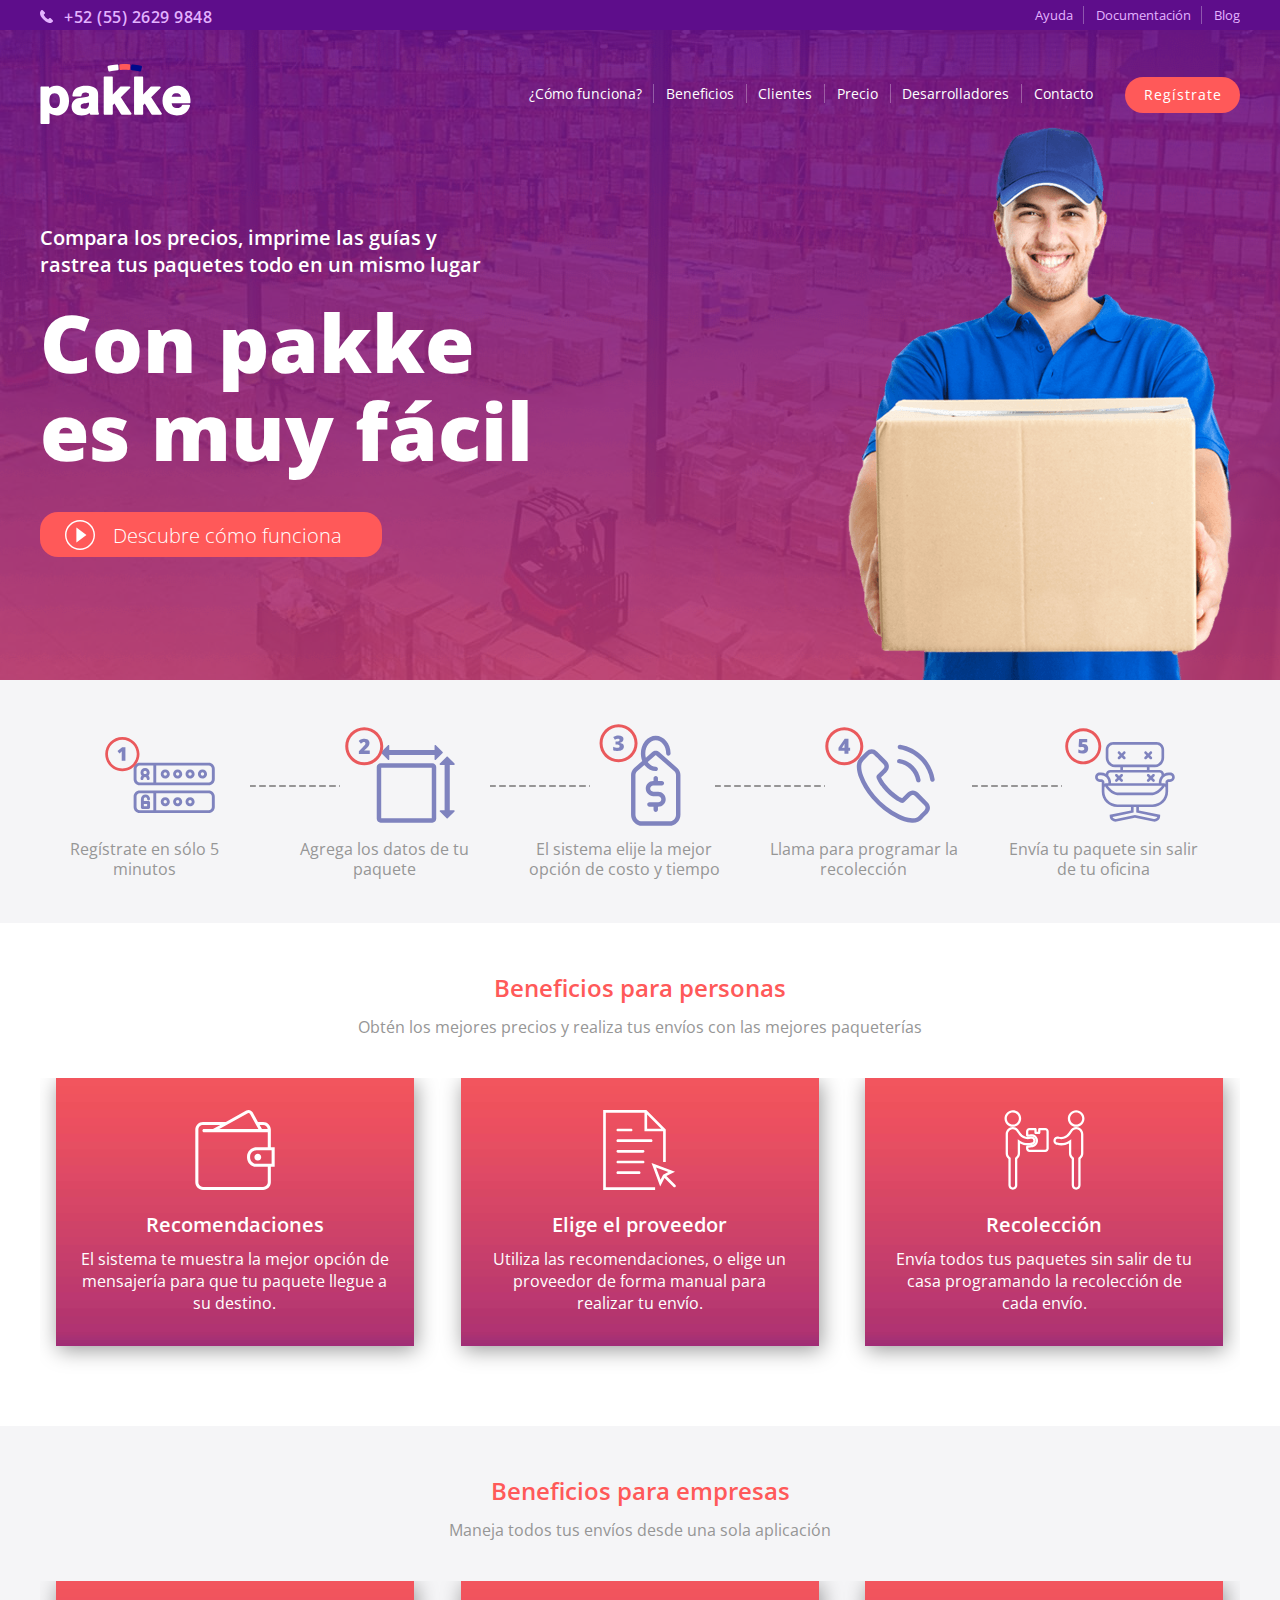
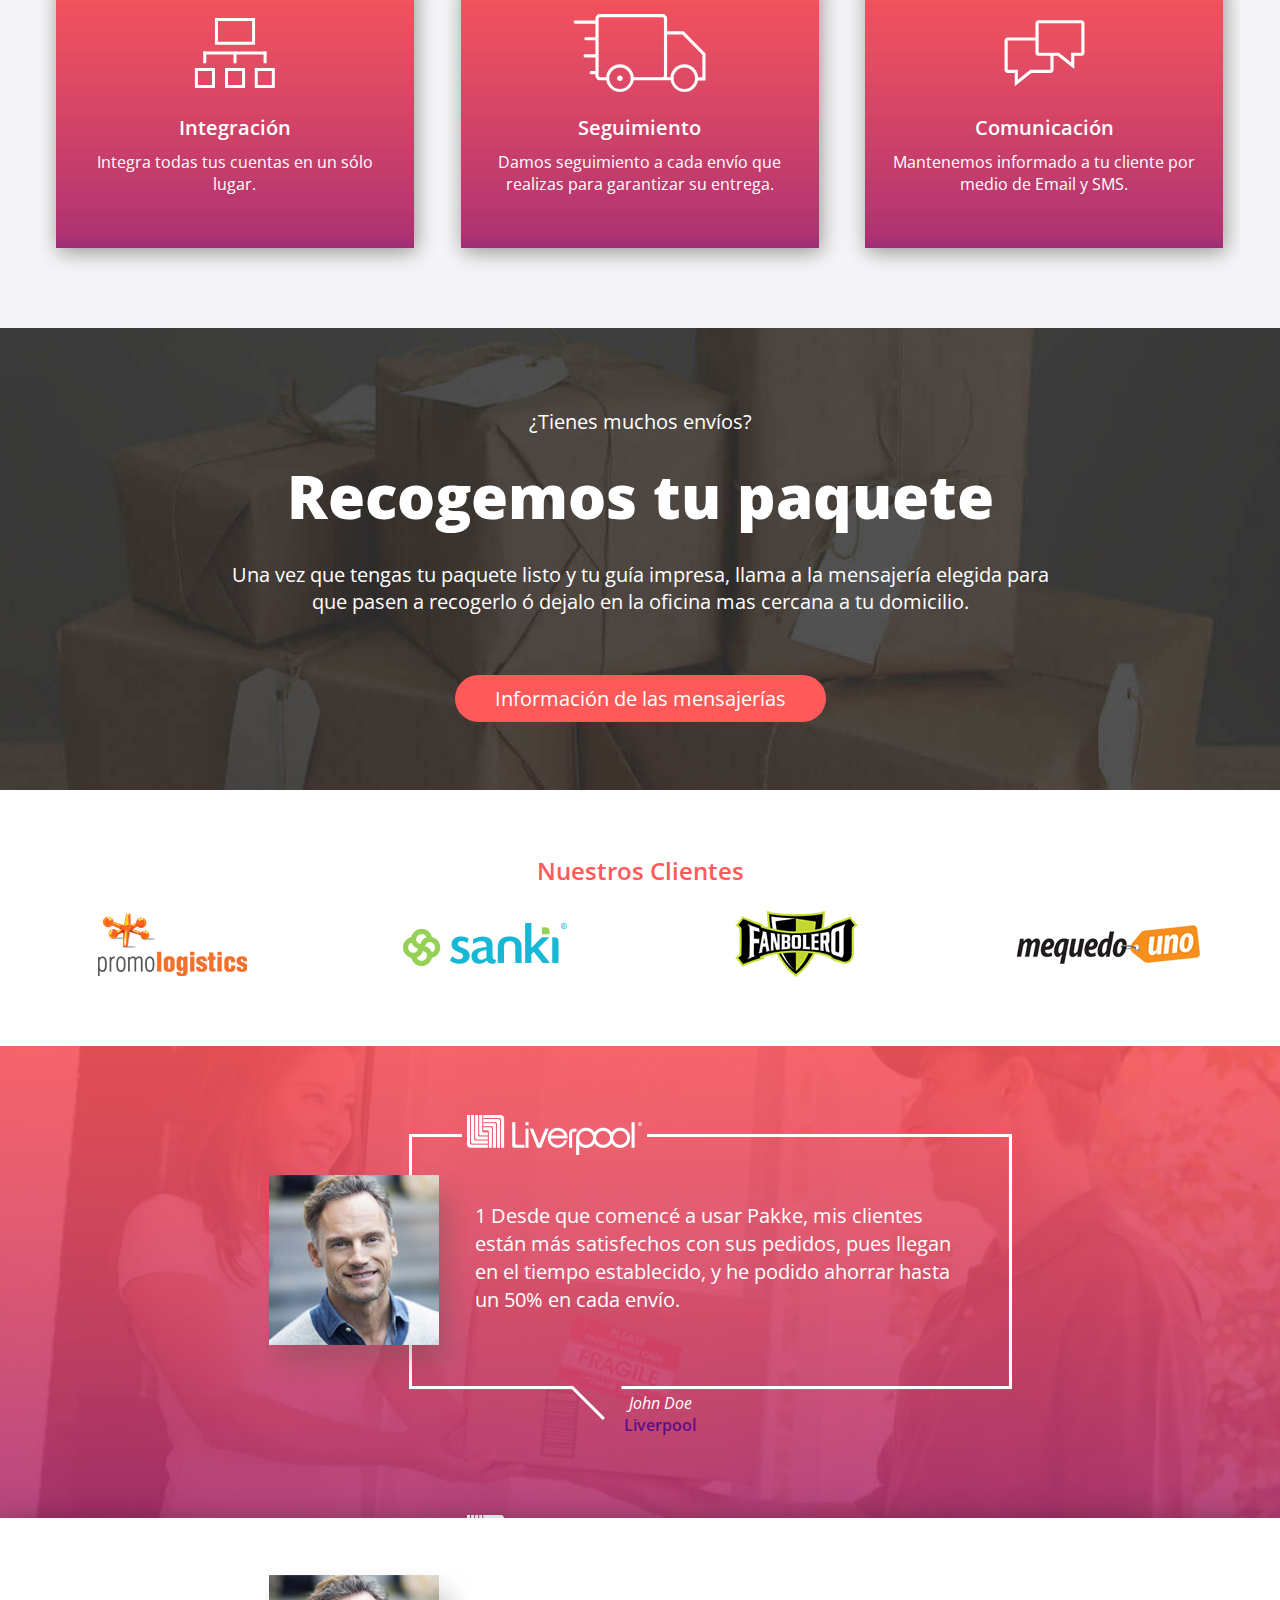
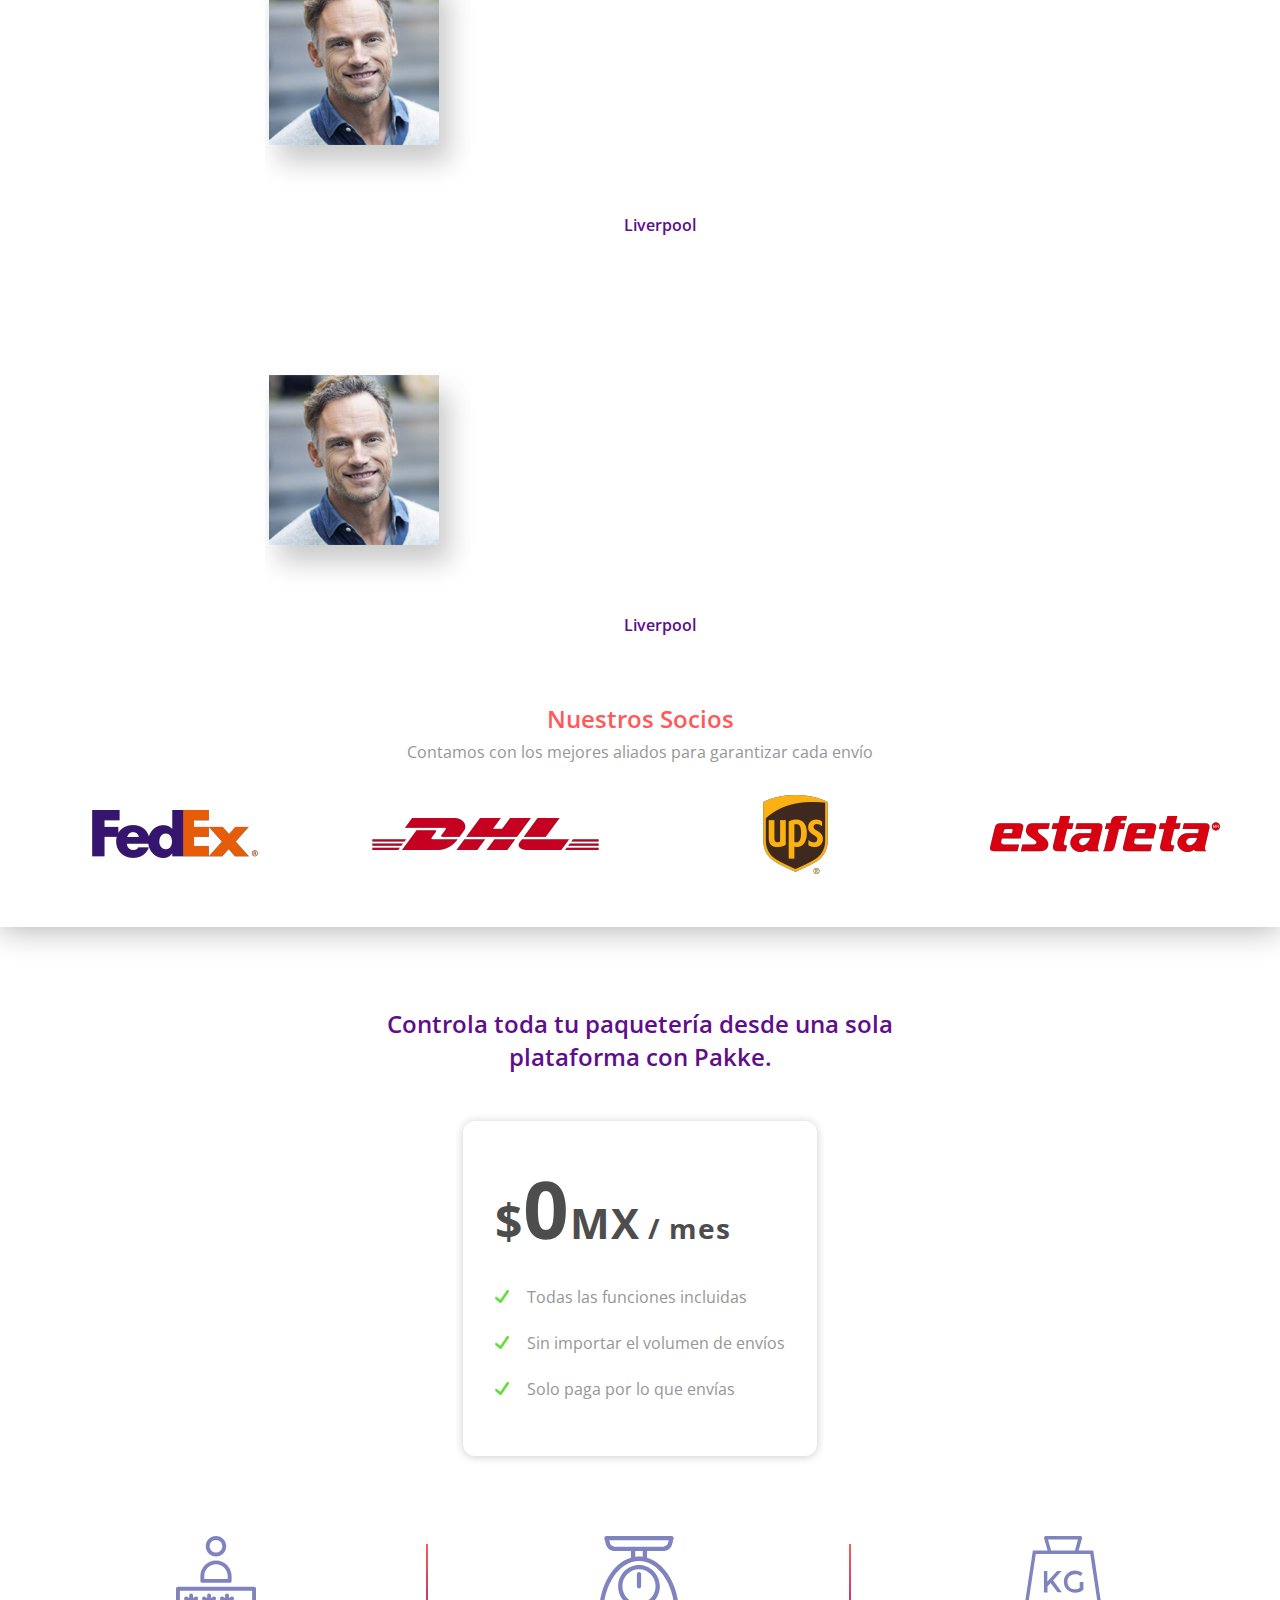
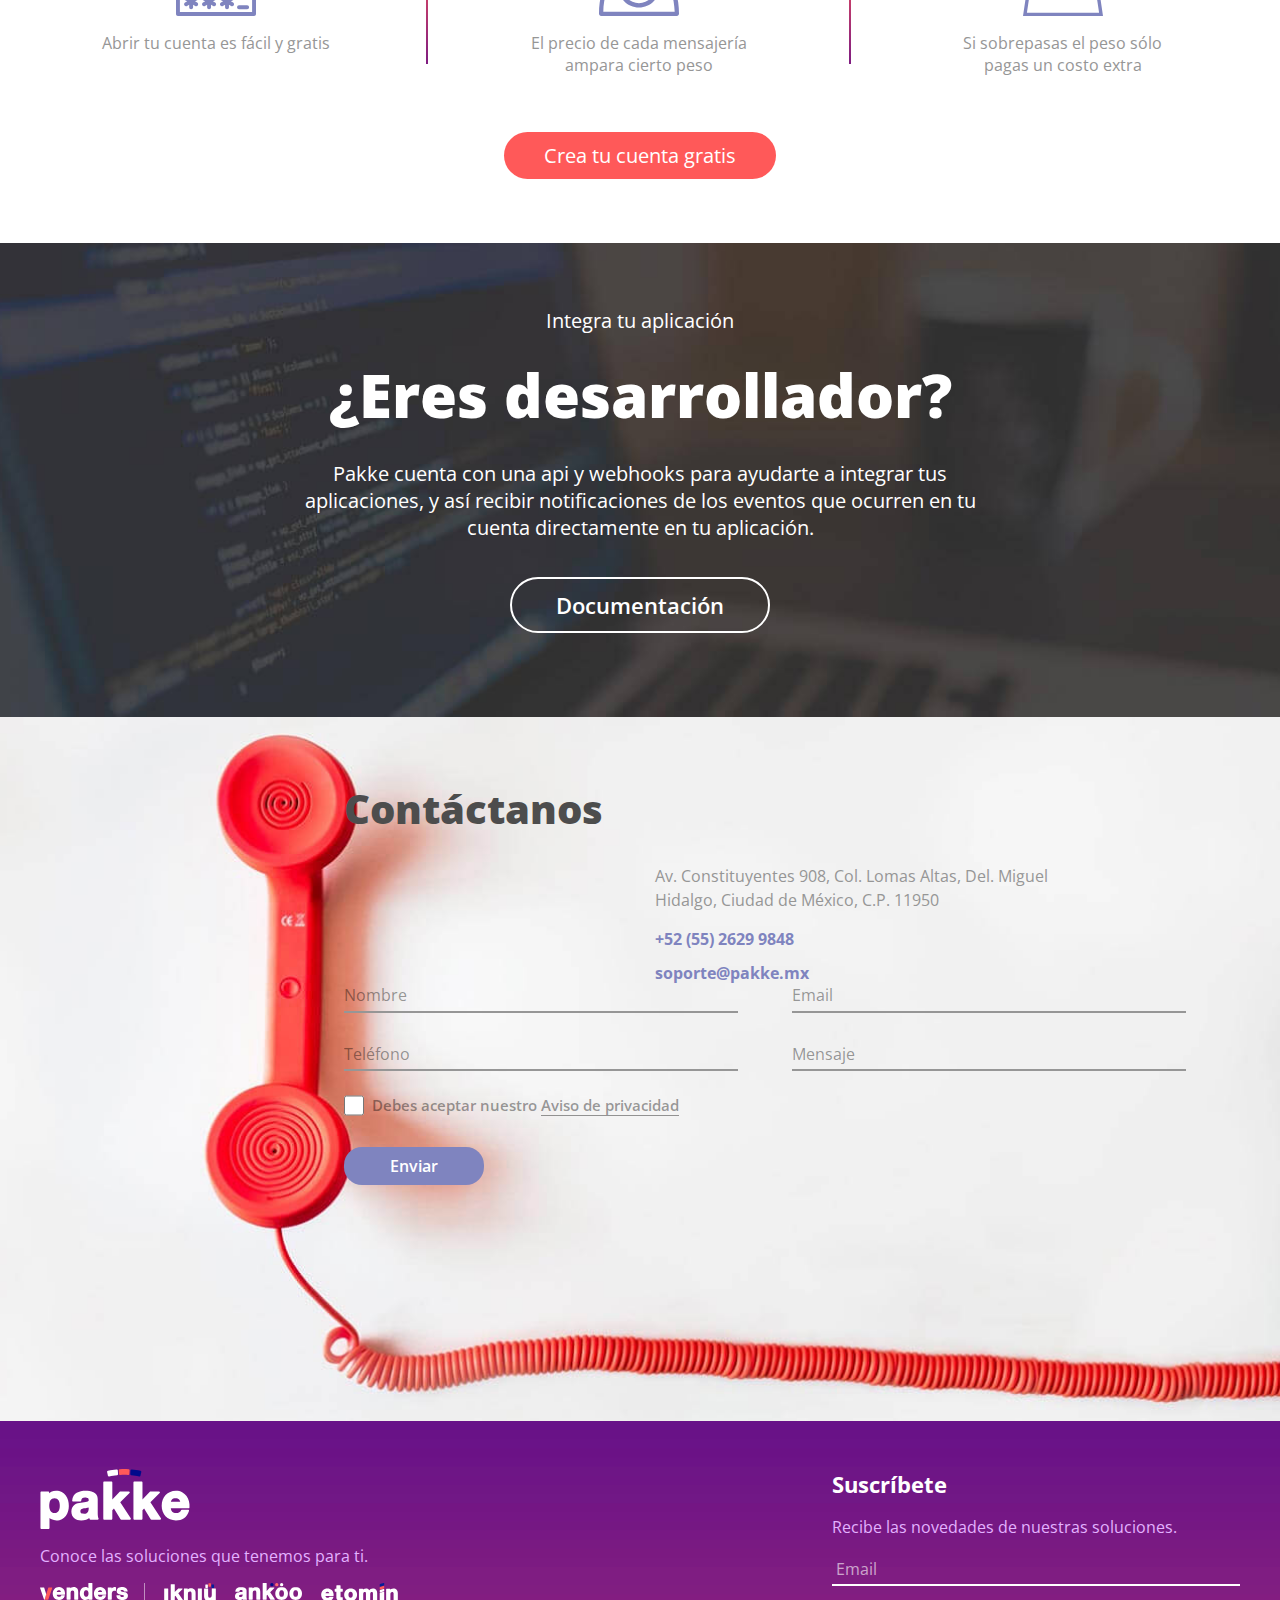
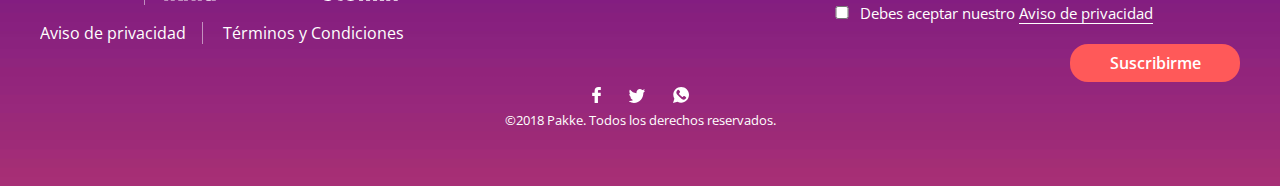
==== public/index.html @ 3fed9b59 "loader recogemos" ====
<!doctype html>
<html class="no-js" lang="es">
<head>
	<meta charset="utf-8">
	<meta http-equiv="x-ua-compatible" content="ie=edge">
	<meta name="viewport" content="width=device-width, initial-scale=1, maximum-scale=1, user-scalable=no" />
	
	<title>Pakke | Controla toda tu paquetería desde una sola plataforma de envío</title>

	<meta name="description" content="Controla con Pakke toda tu paquetería desde una sola plataforma de envío. El sistema te muestra la mejor opción de mensajería para que tu paquete llegue a su destino. Envía todos tus paquetes sin salir de tu casa programando la recolección de cada envío.">
	<meta name="keywords" content="pakke, venders, soluciones de envío, envíos, mensajería, recolección de paquetes, paquetería, ventas, negocio, tienda, ecommerce, codelog">
	
	<!-- FACEBOOK -->
	<meta property="og:url"             content="http://www.pakke.mx" />
	<meta property="og:type"            content="website" />
	<meta property="og:title"           content="Pakke" />
	<meta property="og:description"		content="Controla toda tu paquetería desde una sola plataforma con Pakke Soluciones de Envío." />
	<meta property="og:image"           content="http://www.pakke.mx/img/favicon-apple.png" />

	<!-- TWIITER -->
	<meta name="twitter:card" content="summary_large_image">
	<meta name="twitter:site" content="@pakke_mx ">
	<meta name="twitter:creator" content="@codelogg">
	<meta name="twitter:title" content="Pakke">
	<meta name="twitter:description" content="Controla toda tu paquetería desde una sola plataforma con Pakke Soluciones de Envío.">
	<meta name="twitter:image" content="http://www.pakke.mx/img/favicon-apple.png">

	<meta itemprop="image" content="http://www.pakke.mx/img/favicon-apple.png" />

	<!-- ICN -->
	<link rel="apple-touch-icon" href="http://www.pakke.mx/img/favicon-apple.png" />
	<link rel="shortcut icon" type="image/x-icon" href="http://www.pakke.mx/img/favicon.ico" />
	<link rel="shortcut icon" type="image/svg+xml" href="http://www.pakke.mx/img/favicon.svg" />
	<link rel="shortcut icon" type="image/png" href="http://www.pakke.mx/img/favicon.png" />

	<!-- ESTILOS -->
	<link rel="stylesheet" href="css/header.min.css" async>

	<!-- <script type="text/javascript">
		var rl_siteid = "93c96e85-be4f-4687-999a-d6f4076d5041";
	</script>
	<script type="text/javascript" src="//cdn.rlets.com/capture_static/mms/mms.js" async="async"></script> -->


</head>
<body>
	<!--[if lte IE 9]>
		<p class="browserupgrade">You are using an <strong>outdated</strong> browser. Please <a href="https://browsehappy.com/">upgrade your browser</a> to improve your experience and security.</p>
	<![endif]-->


	<!-- MENU GENERAL -->
	<header>
		<div class="menu">
			<div class="wp">
				<div class="menu-btn">
					<a href="#" title=" Menú">Menú</a>
				</div>
				<h1>
					<img src="img/logo-pakke-bco.svg" alt="Pakke">
					<span>Pakke</span>
				</h1>
				<nav id="menu">
					<ul>
						<li>
							<a href="#como-funciona">¿Cómo funciona?</a>
						</li>
						<li>
							<a href="#beneficios">Beneficios</a>
						</li>
						<li>
							<a href="#clientes">Clientes</a>
						</li>
						<li>
							<a href="#precio">Precio</a>
						</li>
						<li>
							<a href="#desarrolladores">Desarrolladores</a>
						</li>
						<li>
							<a href="#contacto">Contacto</a>
						</li>
					</ul>
				</nav>
				<div class="btn-registro">
					<a href="http://seller.pakke.mx" title="Registrate en Pakke">Regístrate</a>
				</div>
			</div>
		</div>
		<div class="menu-top">
			<div class="wp">
				<div class="tel">
					<a href="tel:26299848" title="¡Llámanos!">+52 (55) 2629 9848</a>
				</div>
				<!-- <div class="redes">
					<span>Síguenos en </span>
					<ul>
						<li>
							<a title="Síguenos en Facebook" href="https://www.facebook.com/pakke.mx" target="_blank">Facebook</a>
						</li>
						<li>
							<a title="Síguenos en Twitter" href="https://twitter.com/pakke_mx" target="_blank">Twitter</a>
						</li>
					</ul>
				</div> -->
				<div class="menuu">
					<ul>
						<li>
							<a href="http://help.pakke.mx/" target="_blank" title="Visita nuestro centro de ayuda">Ayuda</a>
						</li>
						<li>
							<a href="http://docs.pakke.mx/" target="_blank" title="Revisa nuestra documentación">Documentación</a>
						</li>
						<li>
							<a href="http://blog.pakke.mx/" target="_blank" title="Visita nuestro blog">Blog</a>
						</li>
					</ul>
				</div>
			</div>
		</div>
	</header>



	<!-- MENU FLOTANTE STICKY -->
	<header id="menu-scroll" style="position: fixed;z-index: 999;top: -150%;">
		<div class="menu">
			<div class="wp">
				<div class="menu-btn">
					<a href="#" title=" Menú">Menú</a>
				</div>
				<h1>
					<img src="img/logo-pakke-color.svg" alt="Pakke">
					<span>Pakke</span>
				</h1>
				<nav id="menu">
					<ul>
						<li>
							<a href="#como-funciona">¿Cómo funciona?</a>
						</li>
						<li>
							<a href="#beneficios">Beneficios</a>
						</li>
						<li>
							<a href="#clientes">Clientes</a>
						</li>
						<li>
							<a href="#precio">Precio</a>
						</li>
						<li>
							<a href="#desarrolladores">Desarrolladores</a>
						</li>
						<li>
							<a href="#contacto">Contacto</a>
						</li>
					</ul>
				</nav>
				<div class="btn-registro">
					<a href="http://seller.pakke.mx" title="Registrate en Pakke">Regístrate</a>
				</div>
			</div>
		</div>
	</header>


	<!-- TOP -->
	<div class="top">
		<div class="wp">
			<h3>Compara los precios, imprime las guías y <br>
			rastrea tus paquetes todo en un mismo lugar</h3>
			<h2>Con pakke es muy fácil</h2>
			<a id="videoBtn" href="#">Descubre cómo funciona</a>
		</div>
		<div class="mask"></div>
	</div>


	<!-- ICONOS -->
	<div id="como-funciona">
		<div class="wp">
			<figure>
				<img src="img/registro-5-minutos.svg" alt="Regístrate en sólo 5 minutos">
				<figcaption>Regístrate en sólo 5 minutos</figcaption>
			</figure>
			<figure>
				<img src="img/datos-de-paquete.svg" alt="Agrega los datos de tu paquete">
				<figcaption>Agrega los datos de tu paquete</figcaption>
			</figure>
			<figure>
				<img src="img/mejor-costo.svg" alt="El sistema elije la mejor opción de costo y tiempo">
				<figcaption>El sistema elije la mejor opción de costo y tiempo</figcaption>
			</figure>
			<figure>
				<img src="img/programa-la-recoleccion.svg" alt="Llama para programar la recolección">
				<figcaption>Llama para programar la recolección</figcaption>
			</figure>
			<figure>
				<img src="img/sin-salir-de-tu-oficina.svg" alt="Envía tu paquete sin salir de tu oficina">
				<figcaption>Envía tu paquete sin salir de tu oficina</figcaption>
			</figure>
		</div>
	</div>


	<!-- BENEFICIOS PERSONAS -->
	<div id="beneficios" class="beneficios">
		<div class="wp">
			<h2>Beneficios para personas</h2>
			<p>Obtén los mejores precios y realiza tus envíos con las mejores paqueterías</p>
			<ul>
				<li>
					<figure>
						<img src="img/recomendaciones.svg" alt="Recomendaciones">
						<figcaption>Recomendaciones</figcaption>
						<span>El sistema te muestra la mejor opción de mensajería para que tu paquete llegue a su destino.</span>
					</figure>
				</li>
				<li>
					<figure>
						<img src="img/elige.svg" alt="Elige el proveedor">
						<figcaption>Elige el proveedor</figcaption>
						<span>Utiliza las recomendaciones, o elige un proveedor de forma manual para realizar tu envío.</span>
					</figure>
				</li>
				<li>
					<figure>
						<img src="img/recoleccion.svg" alt="Recolección">
						<figcaption>Recolección</figcaption>
						<span>Envía todos tus paquetes sin salir de tu casa programando la recolección de cada envío.</span>
					</figure>
				</li>
			</ul>
		</div>
	</div>


	<!-- BENEFICIOS EMPRESAS -->
	<div class="beneficios empresas">
		<div class="wp">
			<h2>Beneficios para empresas</h2>
			<p>Maneja todos tus envíos desde una sola aplicación</p>
			<ul>
			<li>
				<figure>
					<img src="img/integracion.svg" alt="Integración">
					<figcaption>Integración</figcaption>
					<span>Integra todas tus cuentas en un sólo lugar.</span>
				</figure>
			</li>
			<li>
				<figure>
					<img src="img/seguimiento.svg" alt="Seguimiento">
					<figcaption>Seguimiento</figcaption>
					<span>Damos seguimiento a cada envío que realizas para garantizar su entrega.</span>
				</figure>
			</li>
			<li>
				<figure>
					<img src="img/comunicacion.svg" alt="Comunicación">
					<figcaption>Comunicación</figcaption>
					<span>Mantenemos informado a tu cliente por medio de Email y SMS.</span>
				</figure>
			</li>
			</ul>
		</div>
	</div>


	<!-- RECOLECCION PAQUETES -->
	<div class="recoleccion griswp">
		<div class="wp">
			<div class="txt">
				<p>¿Tienes muchos envíos?</p>
				<h2>Recogemos tu paquete</h2>
				<p>Una vez que tengas tu paquete listo y tu guía impresa, llama a la mensajería elegida para que pasen a recogerlo ó dejalo en la oficina mas cercana a tu domicilio.</p>
				<a href="#" title="Ver más información">Información de las mensajerías</a>
			</div>
			<div class="mensajerias">
				<h3>Llama a la mensajería seleccionada para que recojan tu  o tus paquetes.</h3>
				<ul>
					<li>
						<figure>
							<img src="img/socios/estafeta-logo_poster.png" alt="Estafeta">
							<figcaption><a href="tel:018003782338" title="¡Llamar!">01 800 3782 338</a></figcaption>
						</figure>
					</li>
					<li>
						<figure>
							<img src="img/socios/fedex-logo_poster.png" alt="FedEx">
							<figcaption><a href="tel:018000033339" title="¡Llamar!">01 800 0033 339</a></figcaption>
						</figure>
					</li>
					<li>s
						<figure>
							<img src="img/socios/dhl-logo_poster.png" alt="DHL">
							<figcaption><a href="tel:018007656345" title="¡Llamar!">01 800 7656 345</a></figcaption>
						</figure>
					</li>
					<li>
						<figure>
							<img src="img/socios/ups-logo_poster.png" alt="UPS">
							<figcaption><a href="tel:018007433877" title="¡Llamar!">01 800 7433 877</a></figcaption>
						</figure>
					</li>
				</ul>
			</div>
		</div>
	</div>
	<!-- <div class="recoleccion griswp">
		<div class="wp">
			<p>¿Tienes muchos envíos?</p>
			<h2>Recolección de paquetes</h2>
			<p>Programa una visita para que recojamos todos tus paquetes, solo llámanos.</p>
			<a href="tel:0180044472553">01 800 444 72553 (PAKKE)</a>
			<a href="tel:5526299848">+52 (55) 2629 9848</a>
		</div>
	</div> -->


	<!-- CLIENTES -->
	<div id="clientes" class="logos">
		<div class="wp">
			<h2>Nuestros Clientes</h2>
			<ul>
				<li>
					<figure>
						<img src="img/clientes/logo-promologistics.png" alt="Promologistics">
					</figure>
				</li>
				<li>
					<figure>
						<img src="img/clientes/logo-sanki.png" alt="Sanki">
					</figure>
				</li>
				<li>
					<figure>
						<img src="img/clientes/logo-fanbolero.png" alt="Fanbolero">
					</figure>
				</li>
				<li>
					<figure>
						<img src="img/clientes/logo-mequedouno.png" alt="Me quedo uno">
					</figure>
				</li>
			</ul>
		</div>
	</div>


	<!-- TESTIMONIOS -->
	<div id="testimonios">
		<div class="wp">

			<div id="full-width-slider" class="royalSlider heroSlider rsMinW">

				<!-- SLIDER 1 -->
				<div class="rsContent">
					<div class="wpc">
						<!-- <figure class="logo">
							<img src="img/.png" alt="" />
						</figure>
						<figure class="perfil">
							<img src="img/.png" alt="" />
						</figure> -->
						<div class="txt">
							<p>1 Desde que comencé a usar Pakke, mis clientes están más satisfechos con sus pedidos, pues llegan en el tiempo establecido, y he podido ahorrar hasta un 50% en cada envío.</p>
						</div>
						<div class="autor">
							<span>John Doe</span>
							<span>Liverpool</span>
						</div>
					</div>
				</div>

				<!-- SLIDER 3 -->
				<div class="rsContent">
					<div class="wpc">
						<!-- <figure class="logo">
							<img src="img/.png" alt="" />
						</figure>
						<figure class="perfil">
							<img src="img/.png" alt="" />
						</figure> -->
						<div class="txt">
							<p>1 Desde que comencé a usar Pakke, mis clientes están más satisfechos con sus pedidos, pues llegan en el tiempo establecido, y he podido ahorrar hasta un 50% en cada envío.</p>
						</div>
						<div class="autor">
							<span>John Doe</span>
							<span>Liverpool</span>
						</div>
					</div>
				</div>

				<!-- SLIDER 3 -->
				<div class="rsContent">
					<div class="wpc">
						<!-- <figure class="logo">
							<img src="img/.png" alt="" />
						</figure>
						<figure class="perfil">
							<img src="img/.png" alt="" />
						</figure> -->
						<div class="txt">
							<p>1 Desde que comencé a usar Pakke, mis clientes están más satisfechos con sus pedidos, pues llegan en el tiempo establecido, y he podido ahorrar hasta un 50% en cada envío.</p>
						</div>
						<div class="autor">
							<span>John Doe</span>
							<span>Liverpool</span>
						</div>
					</div>
				</div>
				
			</div>
		</div>
	</div>


	<!-- SOCIOS -->
	<div class="socios logos">
		<div class="wp">
			<h2>Nuestros Socios</h2>
			<p>Contamos con los mejores aliados para garantizar cada envío</p>
			<ul>
				<li>
					<figure>
						<img src="img/socios/fedex-logo_poster.png" alt="FedEx">
					</figure>
				</li>
				<li>
					<figure>
						<img src="img/socios/dhl-logo_poster.png" alt="DHL">
					</figure>
				</li>
				<li>
					<figure>
						<img src="img/socios/ups-logo_poster.png" alt="UPS">
					</figure>
				</li>
				<li>
					<figure>
						<img src="img/socios/estafeta-logo_poster.png" alt="Estafeta">
					</figure>
				</li>
			</ul>
		</div>
	</div>


	<!-- PRECIO -->
	<div id="precio">
		<div class="wp">
			<h2>Controla toda tu paquetería desde una sola plataforma con Pakke.</h2>
			<div class="box">
				<h3><span>$</span>0<span>MX</span><span> / mes</span></h3>
				<ul>
					<li>Todas las funciones incluidas</li>
					<li>Sin importar el volumen de envíos</li>
					<li>Solo paga por lo que envías</li>
				</ul>
			</div>
			<ul class="icnn">
				<li>
					<figure>
						<img src="img/pakke-cuenta-gratis.svg" alt="Abrir tu cuenta es fácil y gratis">
						<figcaption>Abrir tu cuenta es fácil y gratis</figcaption>
					</figure>
				</li>
				<li>
					<figure>
						<img src="img/pakke-precio-base.svg" alt="El precio de cada mensajería ampara cierto peso">
						<figcaption>El precio de cada mensajería ampara cierto peso</figcaption>
					</figure>
				</li>
				<li>
					<figure>
						<img src="img/pakke-sobrepeso.svg" alt="Si sobrepasas el peso sólo pagas un costo extra">
						<figcaption>Si sobrepasas el peso sólo pagas un costo extra</figcaption>
					</figure>
				</li>
			</ul>
			<a href="http://seller.pakke.mx" title="Registrate en Pakke">Crea tu cuenta gratis</a>
		</div>
	</div>


	<!-- DESARROLLADORES -->
	<div id="desarrolladores" class="griswp">
		<div class="wp">
			<p>Integra tu aplicación</p>
			<h2>¿Eres desarrollador?</h2>
			<p>Pakke cuenta con una api y webhooks para ayudarte a integrar tus aplicaciones, y así recibir notificaciones de los eventos que ocurren en tu cuenta directamente en tu aplicación.</p>
			<p>
				<a href="http://docs.pakke.mx/" target="_blank" title="Ver la documentación de Pakke">Documentación</a>
			</p>
		</div>
	</div>


	<!-- CONTACTO -->
	<div id="contacto">
		<div class="wp">
			<h2>Contáctanos</h2>
			<div class="mapa">
				<!-- <iframe src="https://www.google.com/maps/embed?pb=!1m14!1m8!1m3!1d15053.490181359532!2d-99.22707!3d19.396303!3m2!1i1024!2i768!4f13.1!3m3!1m2!1s0x85d201a44b349ffb%3A0xc2a6de81ea87b73f!2sAv+Constituyentes+908%2C+Lomas+Altas%2C+11950+Ciudad+de+M%C3%A9xico%2C+CDMX%2C+M%C3%A9xico!5e0!3m2!1ses!2sus!4v1486745337249" allowfullscreen></iframe> -->
			</div>
			<div class="txt">
				<address>
					Av. Constituyentes 908, Col. Lomas Altas, Del. Miguel Hidalgo, Ciudad de México, C.P. 11950
				</address>
				<a href="tel:26299848" target="_blank" title="¡Llámanos!">+52 (55) 2629 9848</a>
				<a href="mailto:soporte@pakke.mx" target="_blank" title="¡Escríbenos!">soporte@pakke.mx</a>
			</div>
			<form id="formContacto" method="post" action="#">
				<p>
					<input placeholder="Nombre" type="text" tabindex="1" id="cname">
				</p>
				<p>
					<input placeholder="Email" type="email" tabindex="2" id="cemail" required>
				</p>
				<p>
					<input placeholder="Teléfono" type="tel" tabindex="3" id="cphone">
				</p>
				<p>
					<input placeholder="Mensaje" type="text" tabindex="4" id="cmessage">
				</p>
				<p>
					<input type='checkbox' id='ccondiciones' tabindex="5" name='ccondiciones' required />
					<label for='ccondiciones'>Debes aceptar nuestro <a href='http://help.pakke.mx/aviso-de-privacidad/' target='_blank'>Aviso de privacidad</a></label>
				</p>
				<p>
					<input type="submit" id="csend" value="Enviar" tabindex="6" />
					<span class="mensajes"></span>
				</p>
				<div class="loader"><div class="spinner"></div></div>
			</form>
		</div>
	</div>


	<!-- FOOTER -->
	<footer>
		<div class="wp">
			<div class="col">
				<img src="img/logo-pakke-bco.svg" alt="Pakke">
				<p>Conoce las soluciones que tenemos para ti.</p>
				<ul>
					<li>
						<a href="http://www.venders.mx/" target="_blank" title="Página web de Venders">
							<img src="img/venders-logo.svg" alt="Venders">
						</a>
					</li>
					<li>
						<a href="http://ikniu.mx/" target="_blank" title="Página web de Ikniu">
							<img src="img/ikniu-logo.svg" alt="Ikniu">
						</a>
					</li>
					<li>
						<a href="http://ankoo.mx/" target="_blank" title="Página web de Ankoo">
							<img src="img/anko-logo.svg" alt="ankoo">
						</a>
					</li>
					<li>
						<a href="http://etomin.com/" target="_blank" title="Página web de Etomin">
							<img src="img/etomin-logo.svg" alt="Etomin">
						</a>
					</li>
				</ul>
				<p>
					<a href="http://help.pakke.mx/aviso-de-privacidad/" target="_blank" title="Consulta nuestro Aviso de privacidad">Aviso de privacidad</a>
					<a href="http://help.pakke.mx/terminos-y-condiciones/" target="_blank" title="Consulta nuestros Términos y Condiciones">Términos y Condiciones</a>
				</p>
			</div>
			<div class="col">
				<h3>Suscríbete</h3>
				<p>Recibe las novedades de nuestras soluciones.</p>
				<form action="https://etomin.us17.list-manage.com/subscribe/post?u=2415d24978d2f24992422e125&amp;id=4c1656b8af" method="post" id="mc-embedded-subscribe-form" name="mc-embedded-subscribe-form" class="form validate" target="_blank" novalidate>
					<p>
						<input type="email" placeholder="Email" id="mce-EMAIL" name="EMAIL" required/>
					</p>
					<p>
						<input type='checkbox' id='condiciones' name='condiciones_chk' required />
						<label for='condiciones'>Debes aceptar nuestro <a href='http://help.pakke.mx/aviso-de-privacidad/' target='_blank'>Aviso de privacidad</a></label>
					</p>
					<p class="mensajes"></p>
					<div id="mce-responses" class="clear">
						<div class="response" id="mce-error-response" style="display:none"></div>
						<div class="response" id="mce-success-response" style="display:none"></div>
					</div><!-- real people should not fill this in and expect good things - do not remove this or risk form bot signups-->
					<div style="position: absolute; left: -5000px;" aria-hidden="true"><input type="text" name="b_2415d24978d2f24992422e125_4c1656b8af" tabindex="-1" value=""></div>
					<p>
						<input id="mc-embedded-subscribe" type="submit" name="subscribe" value="Suscribirme" />
					</p>
				</form>
			</div>
			<div class="col">
				<ul>
					<li>
						<a href="https://www.facebook.com/pakke.mx" target="_blank" title="Síguenos en Facebook">
							<img src="img/pakke-facebook-footer.svg" alt="Facebook Pakke">
						</a>
					</li>
					<li>
						<a href="https://twitter.com/pakke_mx" target="_blank" title="Síguenos en Twitter">
							<img src="img/pakke-twitter-footer.svg" alt="Twitter Pakke">
						</a>
					</li>
					<li>
						<a href="tel:26299848" target="_blank" title="¡Llámanos!">
							<img src="img/pakke-whatsapp-footer.svg" alt="Teléfono Pakke">
						</a>
					</li>
				</ul>
				<small>©2018 Pakke. Todos los derechos reservados.</small>
			</div>
		</div>
	</footer>
	


	<!-- VIDEO -->
	<div id="video">
		<div class="video">
			<!-- <iframe src="https://www.youtube.com/embed/zjFevJen1dY?rel=0&amp;showinfo=0?ecver=1" allowfullscreen></iframe> -->
		</div>
		<a href="#" title="Cerrar ventana" class="btn-close">Cerrar ventana</a>
		<div class="bg"></div>
	</div>





	<script>
		var resource = document.createElement('link'); 
		resource.setAttribute("rel", "stylesheet");
		resource.setAttribute("href","css/pakke.min.css");
		resource.setAttribute("type","text/css");      
		var head = document.getElementsByTagName('head')[0];
		head.appendChild(resource);
	</script>

	<script>
		var resource = document.createElement('link'); 
		resource.setAttribute("rel", "stylesheet");
		resource.setAttribute("href","css/slider.min.css");
		resource.setAttribute("type","text/css");      
		var head = document.getElementsByTagName('head')[0];
		head.appendChild(resource);
	</script>
	
	<script src="https://code.jquery.com/jquery-3.2.1.min.js" integrity="sha256-hwg4gsxgFZhOsEEamdOYGBf13FyQuiTwlAQgxVSNgt4=" crossorigin="anonymous" async ></script>

	<script src="js/script-pakke.min.js" async></script>


	<!-- ANALYTICS -->
	<!-- Global site tag (gtag.js) - Google Analytics -->
	<script async src="https://www.googletagmanager.com/gtag/js?id=UA-105246928-1"></script>
	<script>
		window.dataLayer = window.dataLayer || [];
		function gtag(){dataLayer.push(arguments);}
		gtag('js', new Date());

		gtag('config', 'UA-105246928-1');
	</script>


	<!-- INTERCOM -->
	<script>
	  window.intercomSettings = {
	    app_id: "luu1zvmi"
	  };
	</script>
	<script>(function(){var w=window;var ic=w.Intercom;if(typeof ic==="function"){ic('reattach_activator');ic('update',intercomSettings);}else{var d=document;var i=function(){i.c(arguments)};i.q=[];i.c=function(args){i.q.push(args)};w.Intercom=i;function l(){var s=d.createElement('script');s.type='text/javascript';s.async=true;s.src='https://widget.intercom.io/widget/luu1zvmi';var x=d.getElementsByTagName('script')[0];x.parentNode.insertBefore(s,x);}if(w.attachEvent){w.attachEvent('onload',l);}else{w.addEventListener('load',l,false);}}})()</script>

</body>
</html>
---- public/css/header.min.css ----
*{margin:0;padding:0;-webkit-box-sizing:border-box;-moz-box-sizing:border-box;box-sizing:border-box}body,html{font-family:"Open Sans", sans-serif;font-smoothing:antialiased;-webkit-font-smoothing:antialiased;-moz-font-smoothing:antialiased;-moz-osx-font-smoothing:grayscale;text-rendering:optimizeLegibility}a,a:focus,a:hover{cursor:pointer;text-decoration:none;-webkit-transition:all 0.35s ease-in-out;-moz-transition:all 0.35s ease-in-out;-o-transition:all 0.35s ease-in-out;transition:all 0.35s ease-in-out}blockquote,body,code,dd,div,dl,dt,fieldset,form,h1,h2,h3,h4,h5,h6,html,input,legend,li,ol,p,pre,td,textarea,th,ul{margin:0;padding:0}table{border-collapse:collapse;border-spacing:0}fieldset,img{border:0}address,body,caption,cite,code,dfn,em,strong,th,var{font-style:normal;font-weight:normal}li{list-style:none}caption,th{text-align:left}q:after,q:before{content:''}abbr,acronym{border:0;font-variant:normal}sup{vertical-align:text-top}sub{vertical-align:text-bottom}input,select,textarea{font-family:inherit;font-size:inherit;font-weight:inherit;outline-style:none;outline-width:0pt}legend{color:#000}a:focus,h1,h2,h3,h4,h5,h6,object{-moz-outline-style:none;border:0px}strong{font-size:130%}.hidden{display:none}svg:not(:root){overflow:hidden}::-moz-selection{background:#5E0D8B;color:#ffffff}::selection{background:#5E0D8B;color:#ffffff}::-moz-selection{background:#5E0D8B!important;color:#ffffff}body{background-color:#ffffff;overflow:auto}body .wp{width:95%;max-width:1200px;position:relative;margin:0 auto 0;display:block}header{position:absolute;z-index:99;width:100%}header .menu{position:relative;padding-top:4em;display:block;overflow:hidden}@media screen and (max-width:1000px){header .menu{overflow:visible}}header .menu .btn-registro,header .menu .menu-btn,header .menu h1,header .menu nav{float:left;width:15%}@media screen and (max-width:1000px){header .menu .btn-registro,header .menu .menu-btn,header .menu h1,header .menu nav{width:33.3333%}}header .menu .menu-btn{display:none;vertical-align:middle;text-indent:-9999px}header .menu .menu-btn a{display:block;width:30px;height:30px;margin:0;background-color:transparent;background-image:url("../img/pakke-burger-btn.svg");background-repeat:no-repeat;background-position:center center;background-size:30px}header .menu .menu-btn a:hover{filter:alpha(opacity=30);opacity:0.3}@media screen and (max-width:1000px){header .menu .menu-btn{display:inline-block;padding-top:1.6em}}@media screen and (max-width:450px){header .menu .menu-btn{width:20%;padding-top:1.2em;padding-left:2%}}@media screen and (max-width:376px){header .menu .menu-btn{padding-top:.9em}}@media screen and (max-width:320px){header .menu .menu-btn{padding-top:.6em}}header .menu h1 img{width:100%;max-width:151px;display:block}@media screen and (max-width:1000px){header .menu h1 img{text-align:center;margin:0 auto}}header .menu h1 span{display:none}header .menu #menu{width:73%;text-align:right}header .menu #menu ul{margin-top:1.1em;padding:0}header .menu #menu ul li{display:inline-block;margin:0 0 0 0.25em;border-right:thin solid rgba(255, 255, 255, 0.3)}header .menu #menu ul li:last-child{border:none}header .menu #menu ul li:last-child a{margin-right:0}header .menu #menu ul li a{color:#ffffff;font-size:0.875rem;display:block;padding:0 .25em;margin-right:0.6em}header .menu #menu ul li a:hover{filter:alpha(opacity=30);opacity:0.3}header .menu #menu ul li a.activo{font-weight:700}@media screen and (max-width:1024px){header .menu #menu{width:70%}}@media screen and (max-width:1000px){header .menu #menu{display:none;position:absolute;width:100%;background-color:#ffffff;text-align:center;padding:1.5em 0;-webkit-box-shadow:0 2px 6px rgba(0, 0, 0, 0.3);-moz-box-shadow:0 2px 6px rgba(0, 0, 0, 0.3);box-shadow:0 2px 6px rgba(0, 0, 0, 0.3);top:5em;left:0}header .menu #menu ul{margin:0;padding:0;width:100%}header .menu #menu ul li{border:none;margin:0 2.25%;padding:0}header .menu #menu ul li a{color:#888888}header .menu #menu ul li a:hover{background-color:#5E0D8B;color:#ffffff}}@media screen and (max-width:800px){header .menu #menu{top:4.5em}header .menu #menu ul li{margin:0 .3%}}@media screen and (max-width:600px){header .menu #menu{padding:.25em 0}header .menu #menu ul{display:block}header .menu #menu ul li{display:block;width:100%;margin:0}header .menu #menu ul li a{padding:.8em 0;width:100%}}@media screen and (max-width:450px){header .menu #menu{top:4em}header .menu #menu ul li{margin:.1em 0}header .menu #menu ul li a{padding:0.9em 0}}@media screen and (max-width:375px){header .menu #menu{top:4em}}@media screen and (max-width:320px){header .menu #menu{top:3.5em}}header .menu .btn-registro{text-align:right;width:12%;margin-top:.8em}@media screen and (max-width:1024px){header .menu .btn-registro{width:15%}}@media screen and (max-width:1000px){header .menu .btn-registro{width:33.3333%}}@media screen and (max-width:450px){header .menu .btn-registro{width:46%;margin-top:.25em}}header .menu .btn-registro a{background-color:#FF5959;width:115px;height:36px;text-align:center;color:#ffffff;display:inline-block;-webkit-border-radius:18px;-moz-border-radius:18px;-ms-border-radius:18px;border-radius:18px;font-size:0.875rem;padding-top:.6em;letter-spacing:1px}header .menu .btn-registro a:hover{filter:alpha(opacity=30);opacity:0.3}header .menu-top{position:absolute;width:100%;height:30px;background:#5E0D8B;top:0;left:0}header .menu-top .wp{overflow:hidden;padding-top:.35em}header .menu-top .wp .menuu,header .menu-top .wp .redes,header .menu-top .wp .tel{float:left;color:#ffffff;font-size:0.813rem}header .menu-top .wp .tel a{color:#E3B2FF;padding-left:1.5em;display:block;font-weight:600;letter-spacing:.5px;font-size:1rem;background-color:transparent;background-image:url("../img/telefono-pakke.svg");background-repeat:no-repeat;background-position:left center;background-size:13px}@media screen and (max-width:600px){header .menu-top .wp .tel{display:none}}header .menu-top .wp .redes{padding:0 0 0 2em}@media screen and (max-width:600px){header .menu-top .wp .redes{padding:0}}header .menu-top .wp .redes span{color:#E3B2FF;float:left}@media screen and (max-width:450px){header .menu-top .wp .redes span{display:none}}header .menu-top .wp .redes ul{float:left;padding-top:.1em}header .menu-top .wp .redes ul li{float:left;margin-left:.75em}@media screen and (max-width:450px){header .menu-top .wp .redes ul li{margin-left:0;margin-right:1.5em}}header .menu-top .wp .redes ul li a{color:#E3B2FF;display:block;text-indent:-9999999px;width:15px;height:15px}header .menu-top .wp .redes ul li:first-child a{background-color:transparent;background-image:url("../img/facebook-pakke.svg");background-repeat:no-repeat;background-position:center center;background-size:contain}header .menu-top .wp .redes ul li:nth-child(2) a{background-color:transparent;background-image:url("../img/twitter-pakke.svg");background-repeat:no-repeat;background-position:center center;background-size:contain}header .menu-top .wp .menuu{float:right}header .menu-top .wp .menuu ul li{float:left;border-left:solid thin rgba(255, 255, 255, 0.3);margin:0 0 0 0}header .menu-top .wp .menuu ul li a{color:#E3B2FF;display:block;padding:0 0 0 0;margin:0 .8em 0 .9em}header .menu-top .wp .menuu ul li:first-child{border:none}header .menu-top .wp .menuu ul li:last-child a{margin-right:0}.top{position:relative;z-index:5;width:100%;height:680px;background-color:#a03c87;background-image:url("../img/background-pakke.jpg");background-repeat:no-repeat;background-position:center bottom;background-size:cover;display:block;overflow:hidden}@media screen and (max-width:1000px){.top{height:600px}}@media screen and (max-width:800px){.top{height:550px}}@media screen and (max-width:600px){.top{height:500px}}.top .mask{position:absolute;z-index:1;width:100%;height:100%;top:0;left:0;background:transparent url("../img/background-overlay-pakke.png") repeat-x left top;background-size:contain}.top .mask:after{content:'';position:absolute;z-index:2;width:384px;height:554px;left:50%;margin:0 0 0 13em;bottom:0;background-color:red;background-color:transparent;background-image:url("../img/repartidor-pakke.png");background-repeat:no-repeat;background-position:center center;background-size:contain}@media screen and (max-width:1024px){.top .mask:after{margin:0 0 0 8%}}@media screen and (max-width:1000px){.top .mask:after{height:435px}}@media screen and (max-width:800px){.top .mask:after{display:none}}.top .wp{position:relative;z-index:5;padding:14em 0 0 0;color:#ffffff}@media screen and (max-width:1025px){.top .wp{padding:12.5em 0 0 0}}@media screen and (max-width:800px){.top .wp{text-align:center;padding:12.5em 0 0 0}}@media screen and (max-width:600px){.top .wp{padding:10.5em 0 0 0}}@media screen and (max-width:450px){.top .wp{padding:10em 0 0 0}}.top .wp p{font-size:1.25rem;font-weight:300;margin-bottom:0}@media screen and (max-width:800px){.top .wp p{margin-bottom:.5em}}@media screen and (max-width:450px){.top .wp p{margin-bottom:.85em}}.top .wp h2{font-size:5rem;font-weight:800;margin-bottom:0;width:100%;max-width:525px;line-height:1.1em;margin-bottom:.475em}@media screen and (max-width:800px){.top .wp h2{max-width:410px;margin:0 auto .5em;font-size:4rem}}@media screen and (max-width:450px){.top .wp h2{font-size:3rem;margin:0 auto .75em}}.top .wp h3{font-size:1.25rem;font-weight:600;margin-bottom:1em}@media screen and (max-width:450px){.top .wp h3{font-size:1.125rem;margin-bottom:1.3em}.top .wp h3 br{display:none}}.top .wp a{display:inline-block;color:#ffffff;font-size:1.25rem;font-weight:300;height:45px;padding:.5em 2em .5em 3.65em;background-color:#FF5959;background-image:url("../img/play-pakke.svg");background-repeat:no-repeat;background-position:25px center;background-size:30px;-webkit-border-radius:18px;-moz-border-radius:18px;-ms-border-radius:18px;border-radius:18px}.top .wp a:hover{filter:alpha(opacity=30);opacity:0.3}@media screen and (max-width:450px){.top .wp a{padding:.45em 0em 0 0em;width:100%;background-position:20px center}}@media screen and (max-width:376px){.top .wp a{padding:.45em 0em 0 1em}}@media screen and (max-width:321px){.top .wp a{padding:.45em 0em 0 1.5em;background-position:10px center}}#como-funciona{display:block;width:100%;background-color:#f5f5f7;padding:2.75em 0}#como-funciona .wp{text-align:center}#como-funciona .wp figure{position:relative;display:inline-block;vertical-align:top;width:20%;margin:0 -.13em;padding:0 .1em 0}#como-funciona .wp figure:after{content:'';position:absolute;width:130px;height:2px;top:0;right:0;background-color:transparent;background-image:url("../img/line.svg");background-repeat:no-repeat;background-position:left center;background-size:cover;margin:3.8em 0 0 0}#como-funciona .wp figure:first-child:after{width:90px;right:-60px}#como-funciona .wp figure:nth-child(2):after{width:100px;right:-70px}#como-funciona .wp figure:nth-child(3):after{width:110px;right:-65px}#como-funciona .wp figure:nth-child(4):after{width:90px;right:-62px}#como-funciona .wp figure:nth-child(5):after{display:none}#como-funciona .wp figure img{display:block;width:100%;max-width:110px;margin:0 auto .9em;height:102px}#como-funciona .wp figure figcaption{display:block;width:100%;max-width:205px;color:#969696;font-size:1rem;line-height:1.2em}@media screen and (max-width:1000px){#como-funciona .wp figure figcaption{font-size:0.938rem}}@media screen and (max-width:800px){#como-funciona .wp figure{width:100%;text-align:center;margin:0 auto 3em}#como-funciona .wp figure:last-child{margin-bottom:0}#como-funciona .wp figure img{margin-bottom:.5em}#como-funciona .wp figure figcaption{text-align:center;max-width:100%;font-size:1rem}#como-funciona .wp figure:after{-webkit-transform:rotate(90deg);-moz-transform:rotate(90deg);-o-transform:rotate(90deg);-ms-transform:rotate(90deg);transform:rotate(90deg);height:2.5px;bottom:-30px;left:50%;right:auto;top:auto;margin:0}#como-funciona .wp figure:first-child:after,#como-funciona .wp figure:nth-child(2):after,#como-funciona .wp figure:nth-child(3):after,#como-funciona .wp figure:nth-child(4):after{width:35px}}
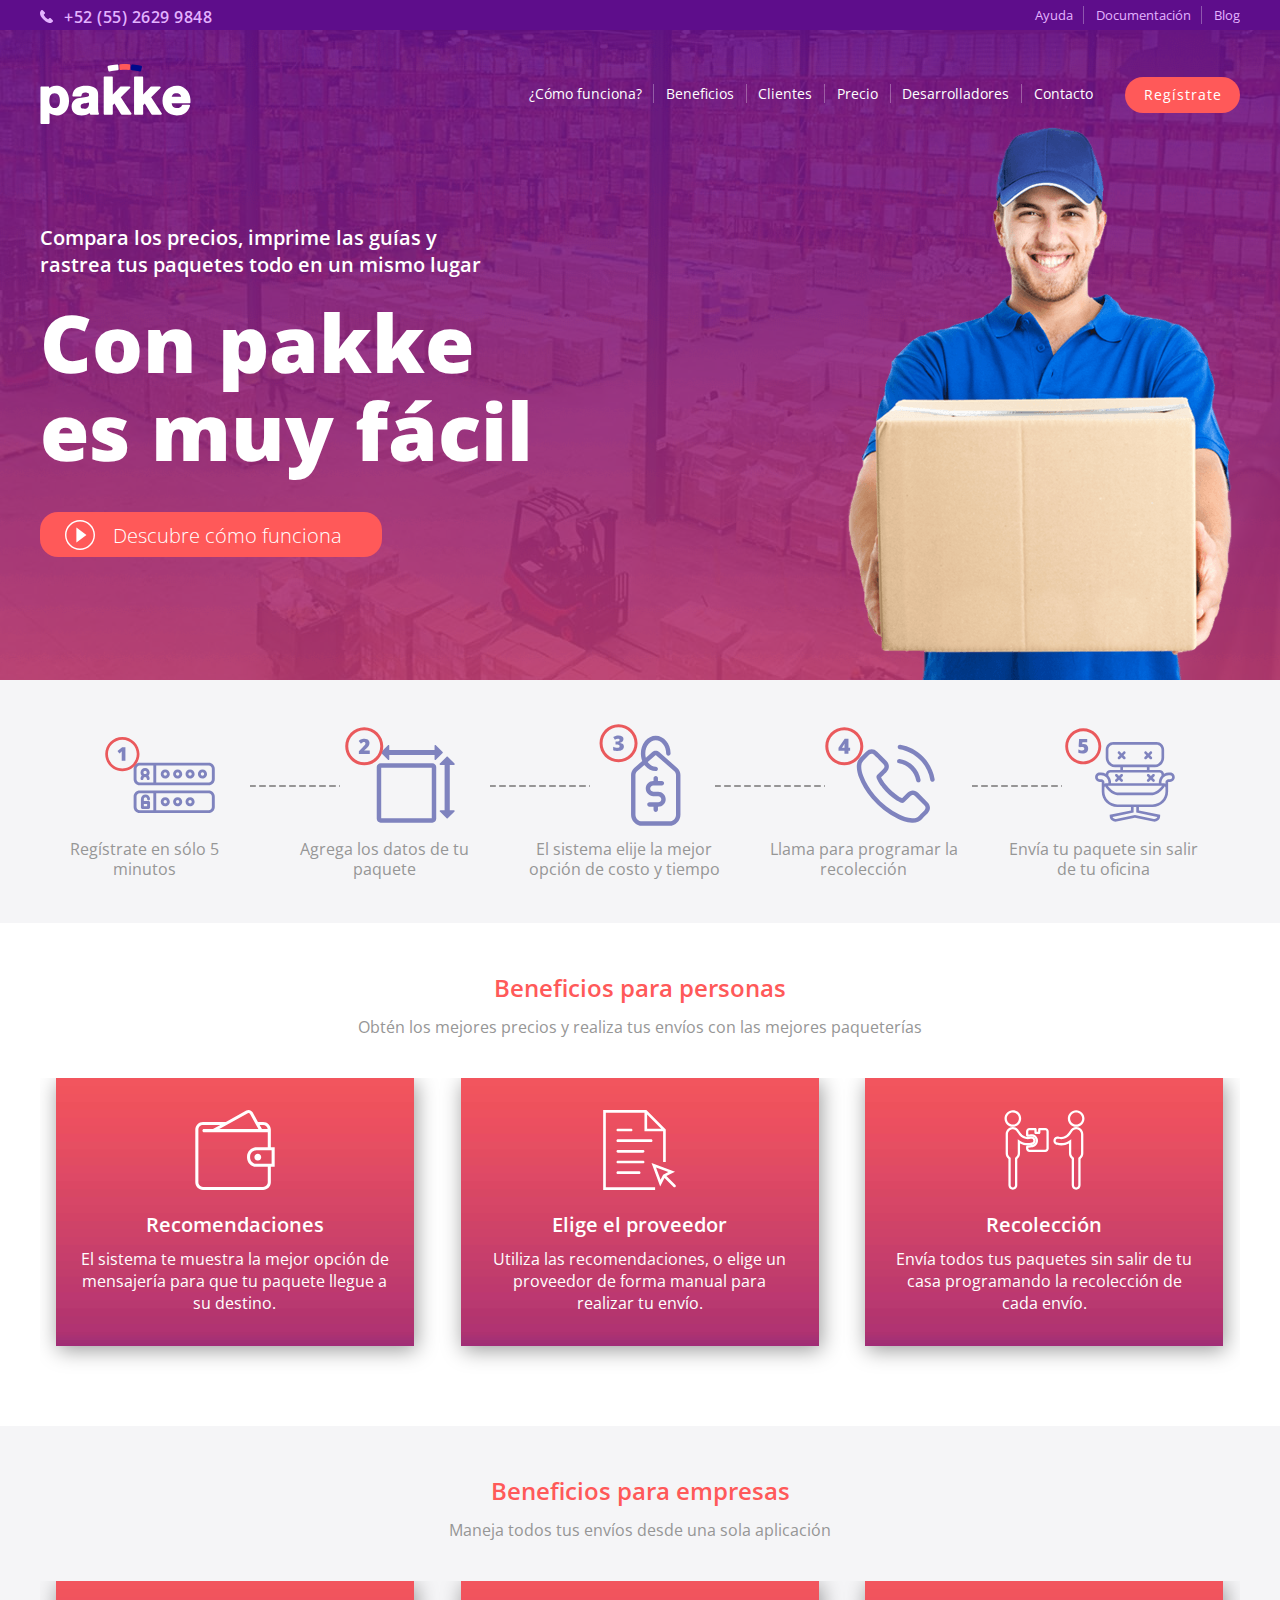
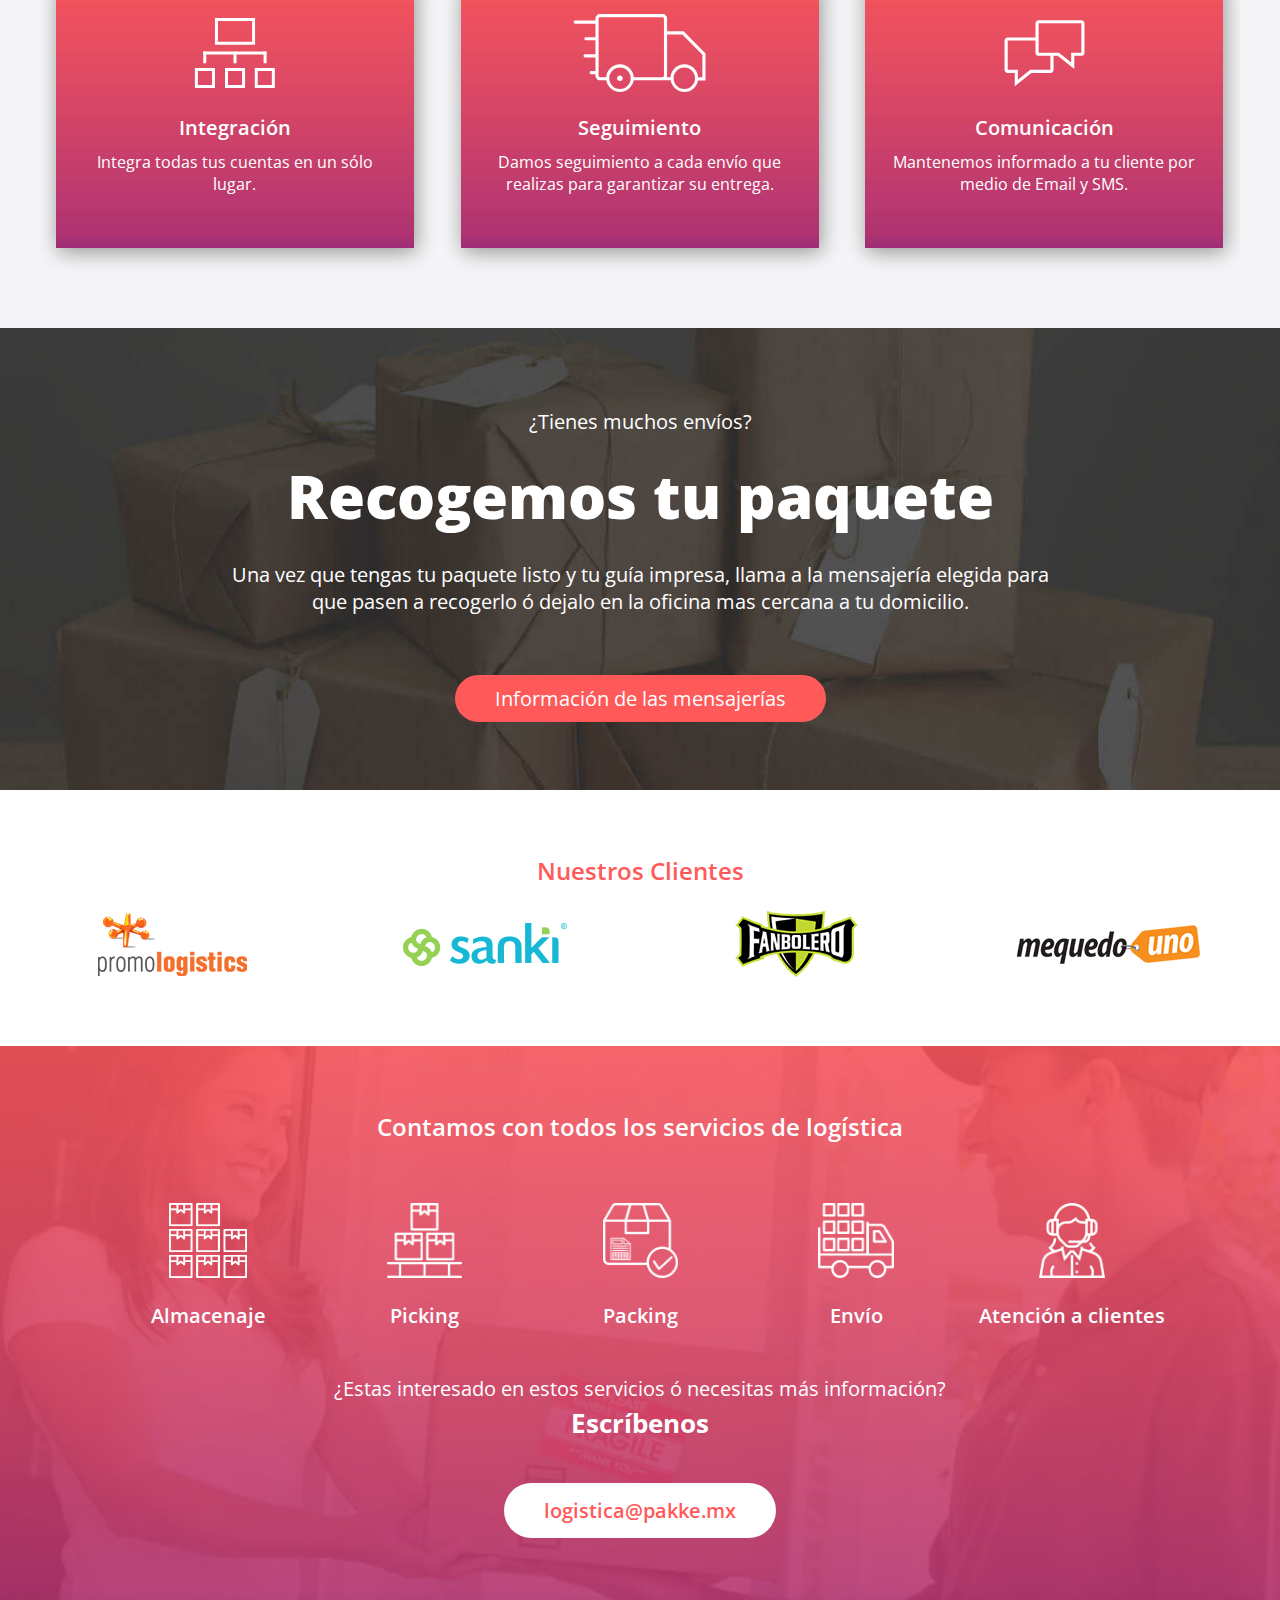
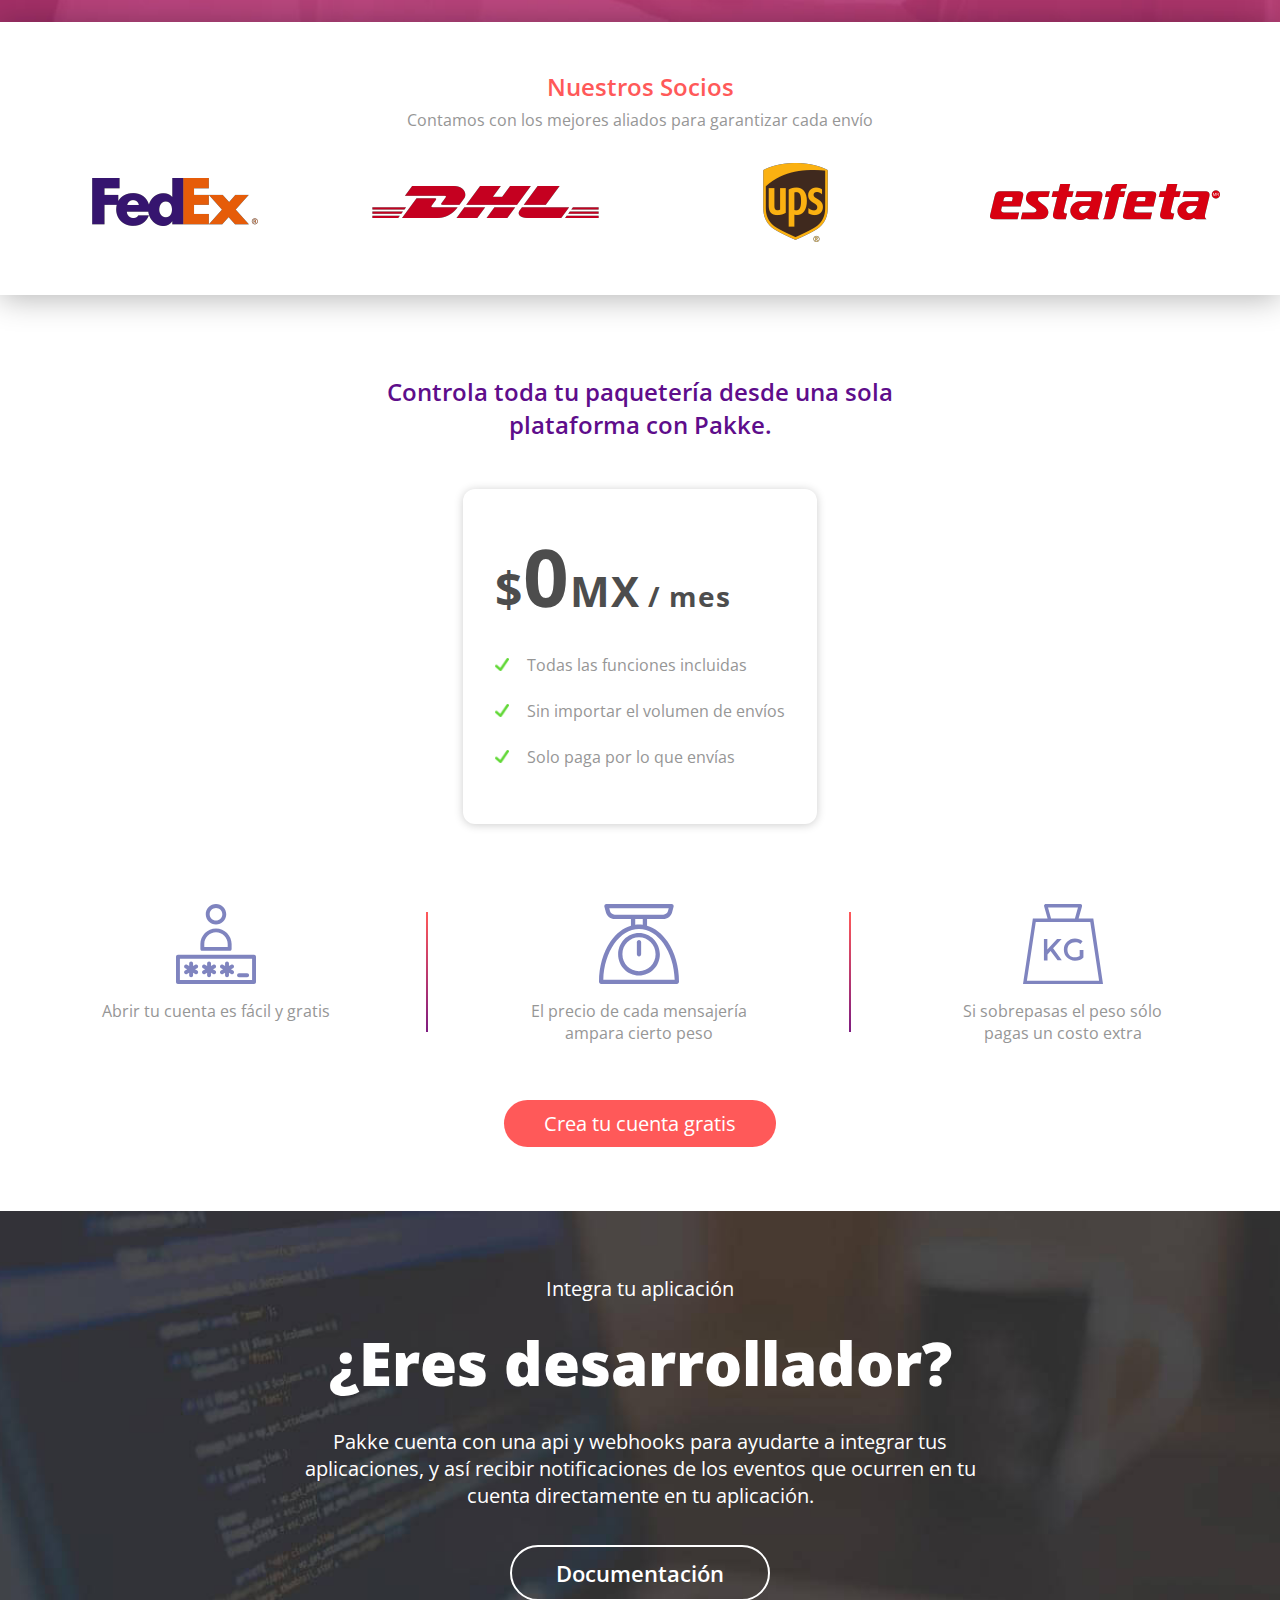
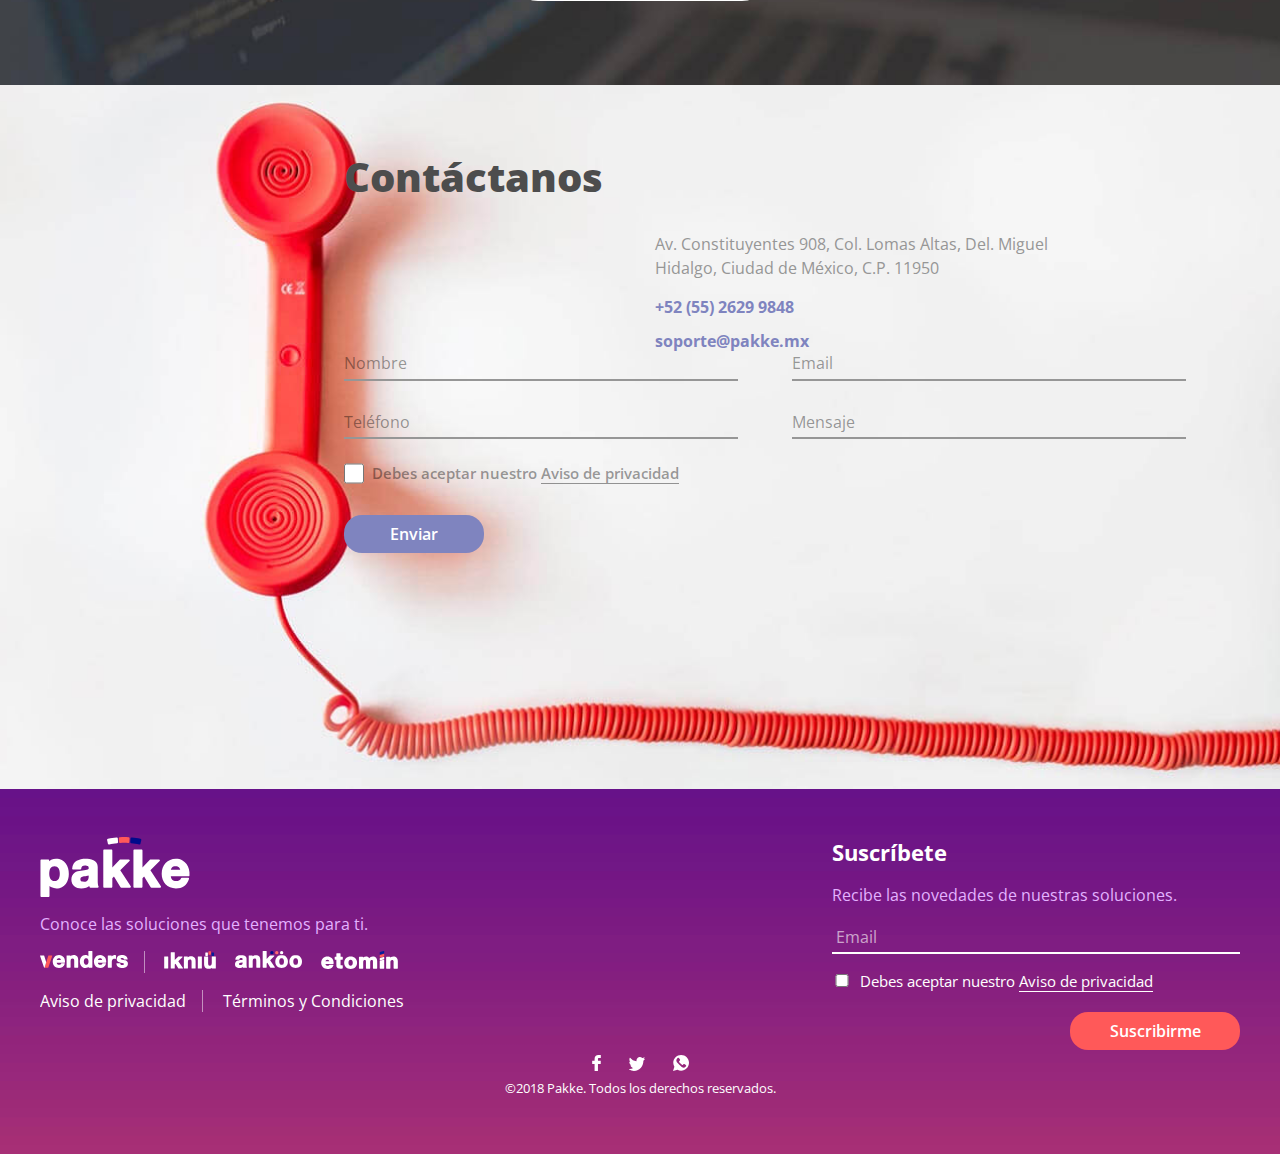
==== commit 3174046a: "servicios de logistica" ====
--- a/public/index.html
+++ b/public/index.html
@@ -5,9 +5,9 @@
 	<meta http-equiv="x-ua-compatible" content="ie=edge">
 	<meta name="viewport" content="width=device-width, initial-scale=1, maximum-scale=1, user-scalable=no" />
 	
-	<title>Pakke | Controla toda tu paquetería desde una sola plataforma de envío</title>
-
-	<meta name="description" content="Controla con Pakke toda tu paquetería desde una sola plataforma de envío. El sistema te muestra la mejor opción de mensajería para que tu paquete llegue a su destino. Envía todos tus paquetes sin salir de tu casa programando la recolección de cada envío.">
+	<title>Pakke | Controla tu paquetería desde un solo lugar</title>
+
+	<meta name="description" content="Controla toda tu paquetería, compara los precios, imprime las guías y rastrea tus paquetes con Pakke Soluciones de Envío." />
 	<meta name="keywords" content="pakke, venders, soluciones de envío, envíos, mensajería, recolección de paquetes, paquetería, ventas, negocio, tienda, ecommerce, codelog">
 	
 	<!-- FACEBOOK -->
@@ -15,17 +15,17 @@
 	<meta property="og:type"            content="website" />
 	<meta property="og:title"           content="Pakke" />
 	<meta property="og:description"		content="Controla toda tu paquetería desde una sola plataforma con Pakke Soluciones de Envío." />
-	<meta property="og:image"           content="http://www.pakke.mx/img/favicon-apple.png" />
+	<meta property="og:image"           content="http://www.pakke.mx/img/pakke-logo-icn.png" />
 
 	<!-- TWIITER -->
-	<meta name="twitter:card" content="summary_large_image">
-	<meta name="twitter:site" content="@pakke_mx ">
-	<meta name="twitter:creator" content="@codelogg">
-	<meta name="twitter:title" content="Pakke">
-	<meta name="twitter:description" content="Controla toda tu paquetería desde una sola plataforma con Pakke Soluciones de Envío.">
-	<meta name="twitter:image" content="http://www.pakke.mx/img/favicon-apple.png">
-
-	<meta itemprop="image" content="http://www.pakke.mx/img/favicon-apple.png" />
+	<meta name="twitter:card" 			content="summary_large_image">
+	<meta name="twitter:site" 			content="@pakke_mx ">
+	<meta name="twitter:creator" 		content="@codelogg">
+	<meta name="twitter:title" 			content="Pakke">
+	<meta name="twitter:description" 	content="Controla toda tu paquetería desde una sola plataforma con Pakke Soluciones de Envío.">
+	<meta name="twitter:image" 			content="http://www.pakke.mx/img/pakke-logo-icn.png">
+
+	<meta itemprop="image" content="http://www.pakke.mx/img/pakke-logo-icn.png" />
 
 	<!-- ICN -->
 	<link rel="apple-touch-icon" href="http://www.pakke.mx/img/favicon-apple.png" />
@@ -290,7 +290,7 @@
 							<figcaption><a href="tel:018000033339" title="¡Llamar!">01 800 0033 339</a></figcaption>
 						</figure>
 					</li>
-					<li>s
+					<li>
 						<figure>
 							<img src="img/socios/dhl-logo_poster.png" alt="DHL">
 							<figcaption><a href="tel:018007656345" title="¡Llamar!">01 800 7656 345</a></figcaption>
@@ -348,69 +348,43 @@
 
 
 	<!-- TESTIMONIOS -->
-	<div id="testimonios">
-		<div class="wp">
-
-			<div id="full-width-slider" class="royalSlider heroSlider rsMinW">
-
-				<!-- SLIDER 1 -->
-				<div class="rsContent">
-					<div class="wpc">
-						<!-- <figure class="logo">
-							<img src="img/.png" alt="" />
-						</figure>
-						<figure class="perfil">
-							<img src="img/.png" alt="" />
-						</figure> -->
-						<div class="txt">
-							<p>1 Desde que comencé a usar Pakke, mis clientes están más satisfechos con sus pedidos, pues llegan en el tiempo establecido, y he podido ahorrar hasta un 50% en cada envío.</p>
-						</div>
-						<div class="autor">
-							<span>John Doe</span>
-							<span>Liverpool</span>
-						</div>
-					</div>
-				</div>
-
-				<!-- SLIDER 3 -->
-				<div class="rsContent">
-					<div class="wpc">
-						<!-- <figure class="logo">
-							<img src="img/.png" alt="" />
-						</figure>
-						<figure class="perfil">
-							<img src="img/.png" alt="" />
-						</figure> -->
-						<div class="txt">
-							<p>1 Desde que comencé a usar Pakke, mis clientes están más satisfechos con sus pedidos, pues llegan en el tiempo establecido, y he podido ahorrar hasta un 50% en cada envío.</p>
-						</div>
-						<div class="autor">
-							<span>John Doe</span>
-							<span>Liverpool</span>
-						</div>
-					</div>
-				</div>
-
-				<!-- SLIDER 3 -->
-				<div class="rsContent">
-					<div class="wpc">
-						<!-- <figure class="logo">
-							<img src="img/.png" alt="" />
-						</figure>
-						<figure class="perfil">
-							<img src="img/.png" alt="" />
-						</figure> -->
-						<div class="txt">
-							<p>1 Desde que comencé a usar Pakke, mis clientes están más satisfechos con sus pedidos, pues llegan en el tiempo establecido, y he podido ahorrar hasta un 50% en cada envío.</p>
-						</div>
-						<div class="autor">
-							<span>John Doe</span>
-							<span>Liverpool</span>
-						</div>
-					</div>
-				</div>
-				
-			</div>
+	<div id="testimonios" class="logistica">
+		<div class="wp">
+			<h2>Contamos con todos los servicios de logística</h2>
+			<ul>
+				<li>
+					<figure>
+						<img src="img/logistica_almacenaje.png" alt="Almacenaje" />
+						<figcaption>Almacenaje</figcaption>
+					</figure>
+				</li>
+				<li>
+					<figure>
+						<img src="img/logistica_picking.png" alt="Picking" />
+						<figcaption>Picking</figcaption>
+					</figure>
+				</li>
+				<li>
+					<figure>
+						<img src="img/logistica_packing.png" alt="Packing" />
+						<figcaption>Packing</figcaption>
+					</figure>
+				</li>
+				<li>
+					<figure>
+						<img src="img/logistica_envio.png" alt="Envío" />
+						<figcaption>Envío</figcaption>
+					</figure>
+				</li>
+				<li>
+					<figure>
+						<img src="img/logistica_atencion.png" alt="Atención a clientes" />
+						<figcaption>Atención a clientes</figcaption>
+					</figure>
+				</li>
+			</ul>
+			<p>¿Estas interesado en estos servicios ó necesitas más información?<br> <strong><b>Escríbenos</b></strong></p>
+			<p><a href="mailto:logistica@pakke.mx" target="_blank" title="¡Escríbenos!">logistica@pakke.mx</a></p>
 		</div>
 	</div>
 
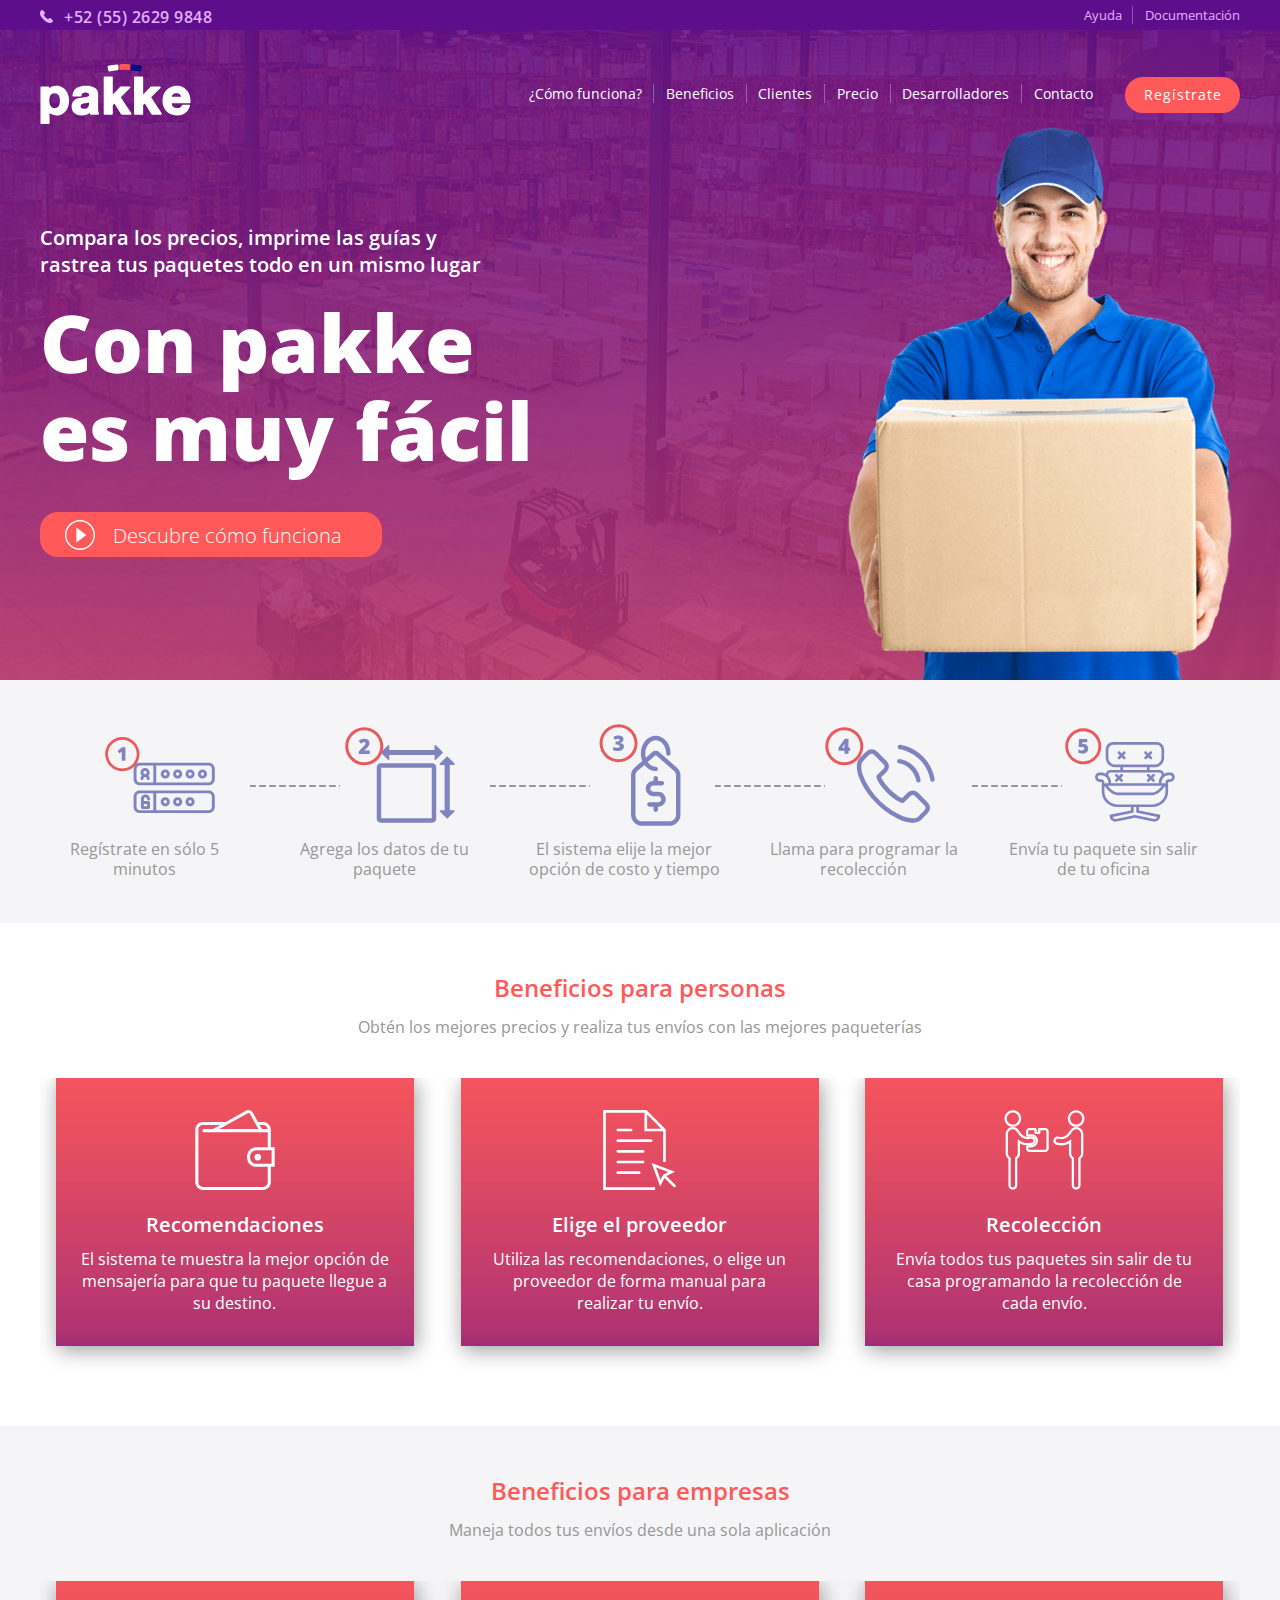
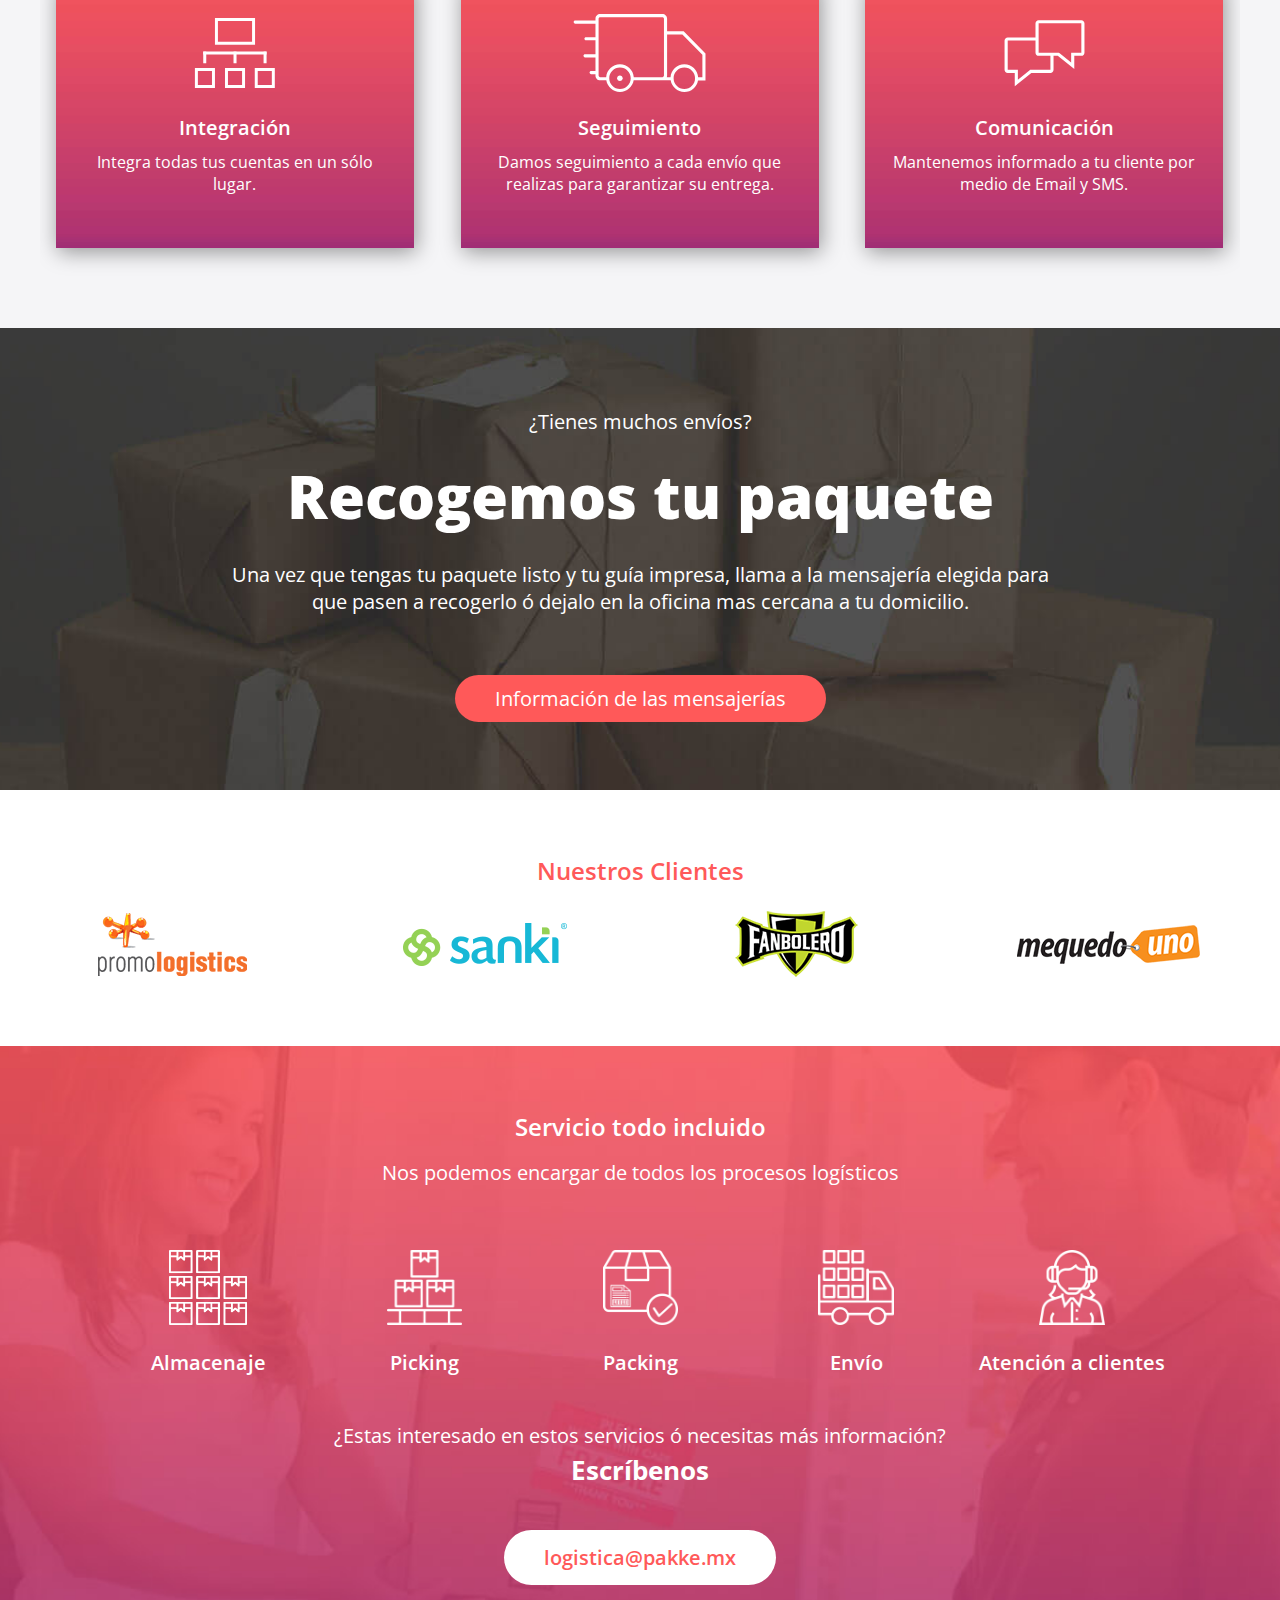
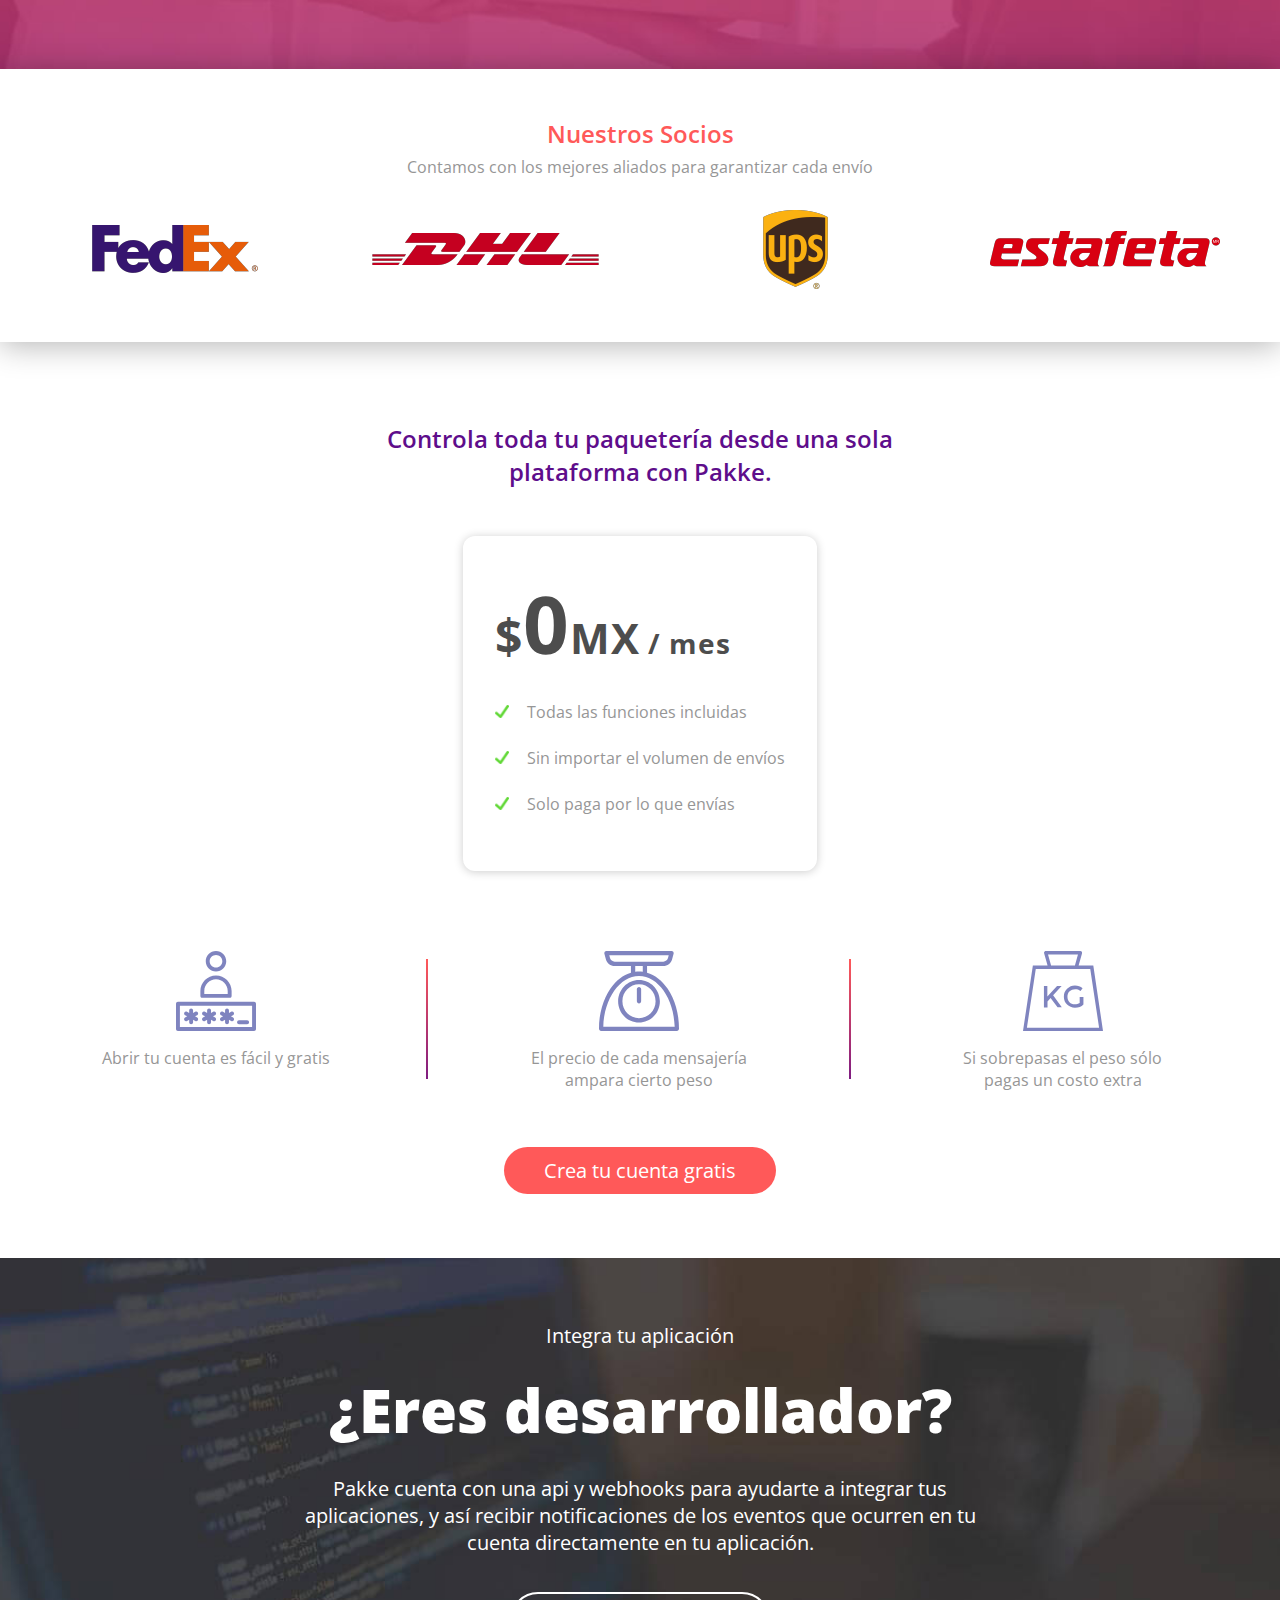
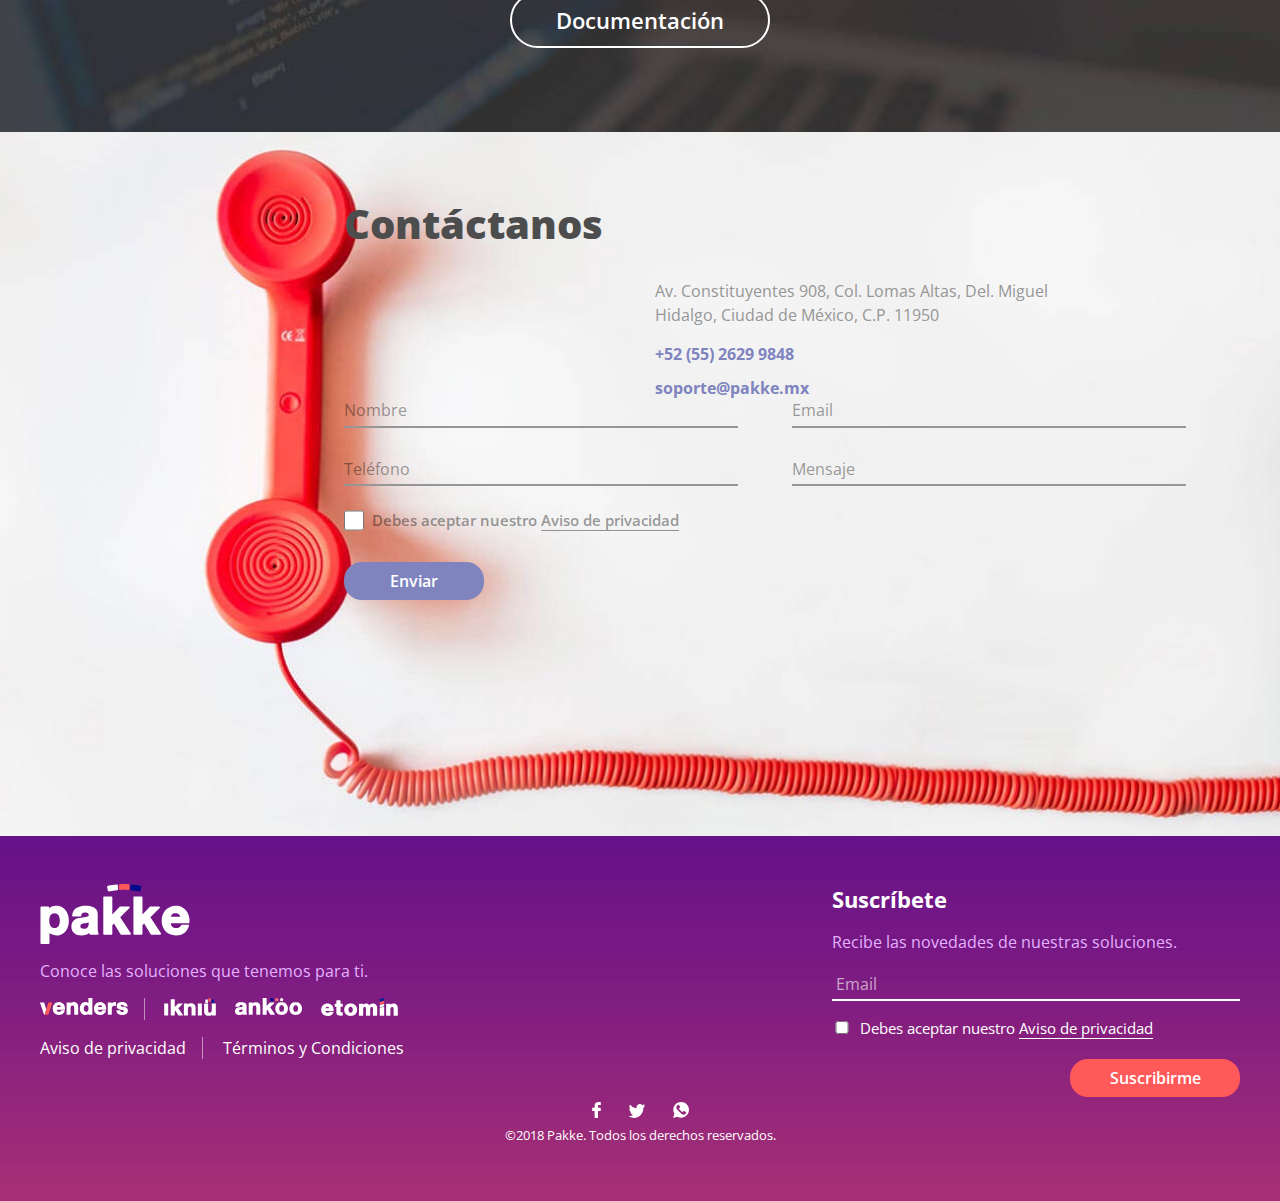
==== commit 5dfaf45b: "detalles logistica" ====
--- a/public/index.html
+++ b/public/index.html
@@ -35,6 +35,18 @@
 
 	<!-- ESTILOS -->
 	<link rel="stylesheet" href="css/header.min.css" async>
+
+
+	<!-- ANALYTICS -->
+	<!-- Global site tag (gtag.js) - Google Analytics -->
+	<!-- <script async src="https://www.googletagmanager.com/gtag/js?id=UA-105246928-1"></script>
+	<script>
+		window.dataLayer = window.dataLayer || [];
+		function gtag(){dataLayer.push(arguments);}
+		gtag('js', new Date());
+
+		gtag('config', 'UA-105246928-1');
+	</script> -->
 
 	<!-- <script type="text/javascript">
 		var rl_siteid = "93c96e85-be4f-4687-999a-d6f4076d5041";
@@ -111,9 +123,9 @@
 						<li>
 							<a href="http://docs.pakke.mx/" target="_blank" title="Revisa nuestra documentación">Documentación</a>
 						</li>
-						<li>
+						<!-- <li>
 							<a href="http://blog.pakke.mx/" target="_blank" title="Visita nuestro blog">Blog</a>
-						</li>
+						</li> -->
 					</ul>
 				</div>
 			</div>
@@ -273,7 +285,7 @@
 				<p>¿Tienes muchos envíos?</p>
 				<h2>Recogemos tu paquete</h2>
 				<p>Una vez que tengas tu paquete listo y tu guía impresa, llama a la mensajería elegida para que pasen a recogerlo ó dejalo en la oficina mas cercana a tu domicilio.</p>
-				<a href="#" title="Ver más información">Información de las mensajerías</a>
+				<a href="#" title="Ver más información de las mensajerías">Información de las mensajerías</a>
 			</div>
 			<div class="mensajerias">
 				<h3>Llama a la mensajería seleccionada para que recojan tu  o tus paquetes.</h3>
@@ -287,7 +299,7 @@
 					<li>
 						<figure>
 							<img src="img/socios/fedex-logo_poster.png" alt="FedEx">
-							<figcaption><a href="tel:018000033339" title="¡Llamar!">01 800 0033 339</a></figcaption>
+							<figcaption><a href="tel:018009001100" title="¡Llamar!">01 800 900 1100</a></figcaption>
 						</figure>
 					</li>
 					<li>
@@ -350,7 +362,8 @@
 	<!-- TESTIMONIOS -->
 	<div id="testimonios" class="logistica">
 		<div class="wp">
-			<h2>Contamos con todos los servicios de logística</h2>
+			<h2>Servicio todo incluido</h2>
+			<p>Nos podemos encargar de todos los procesos logísticos</p>
 			<ul>
 				<li>
 					<figure>
@@ -627,17 +640,6 @@
 	<script src="js/script-pakke.min.js" async></script>
 
 
-	<!-- ANALYTICS -->
-	<!-- Global site tag (gtag.js) - Google Analytics -->
-	<script async src="https://www.googletagmanager.com/gtag/js?id=UA-105246928-1"></script>
-	<script>
-		window.dataLayer = window.dataLayer || [];
-		function gtag(){dataLayer.push(arguments);}
-		gtag('js', new Date());
-
-		gtag('config', 'UA-105246928-1');
-	</script>
-
 
 	<!-- INTERCOM -->
 	<script>
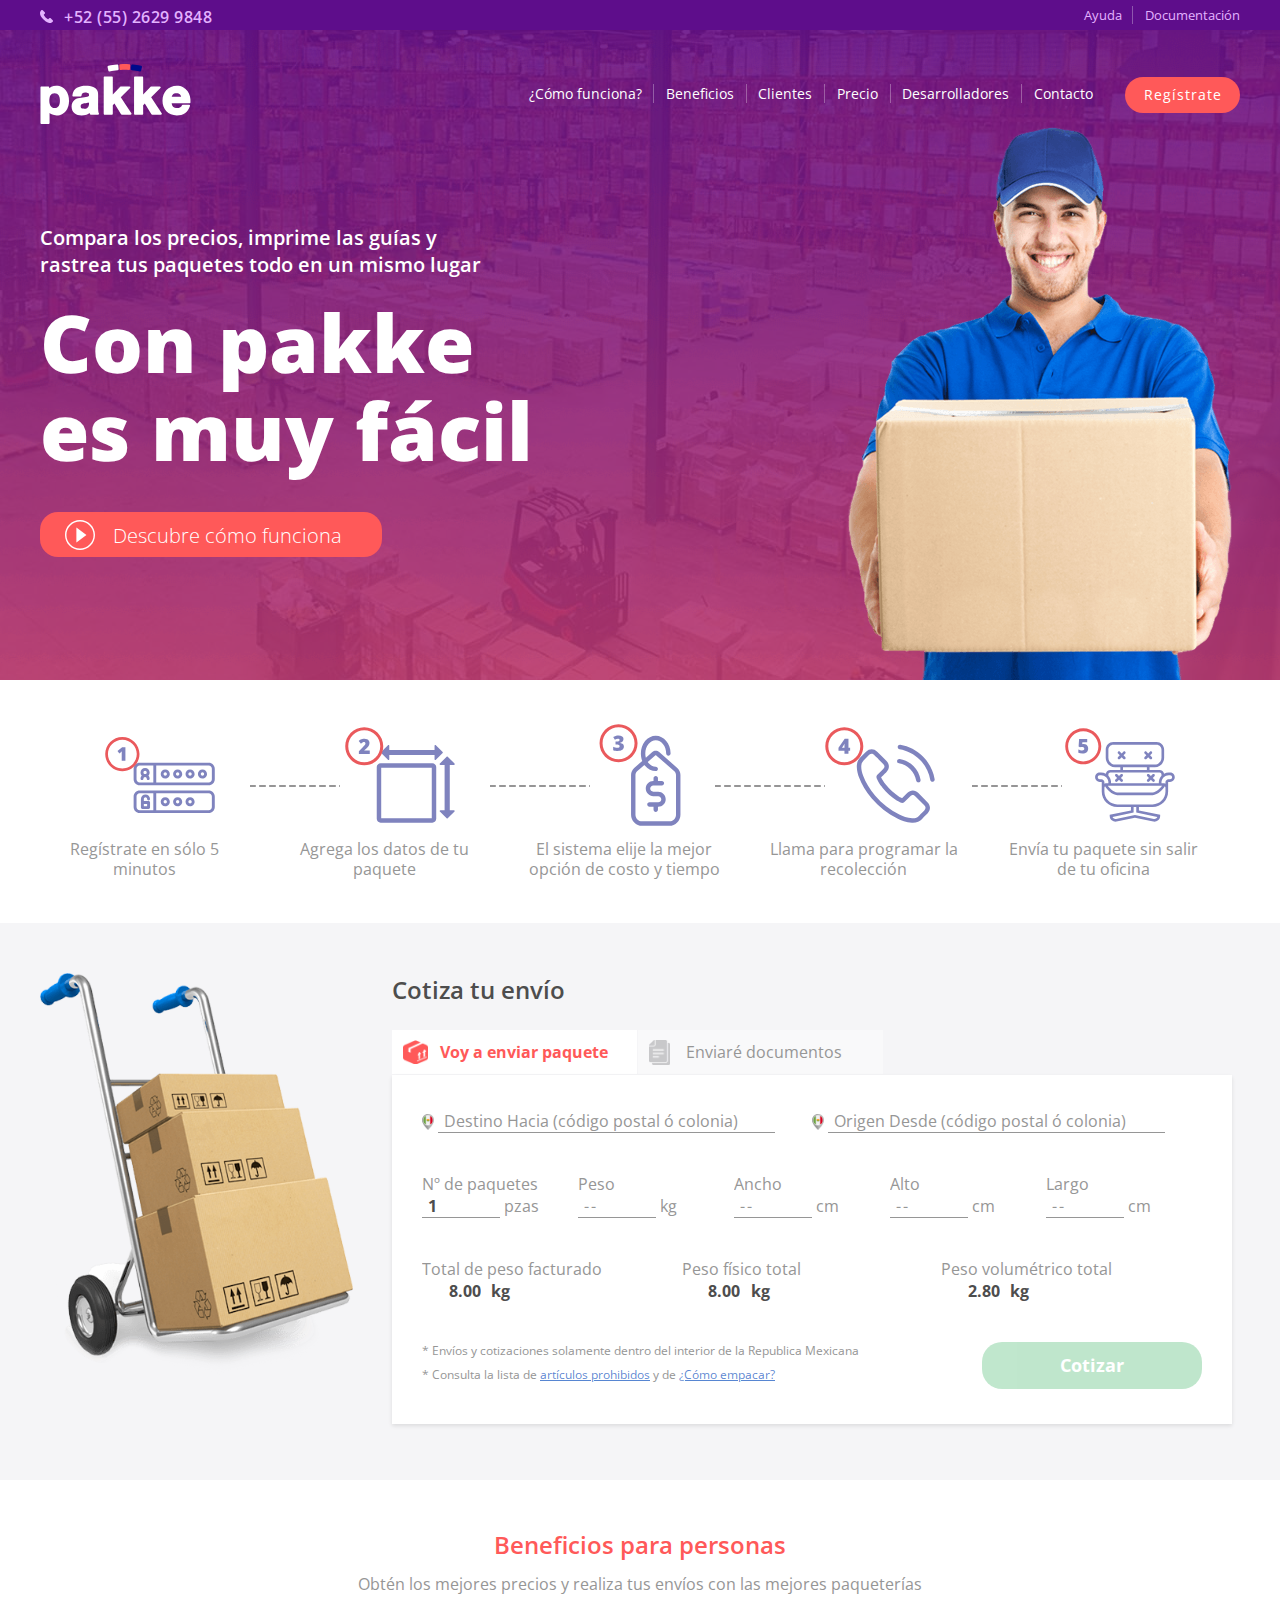
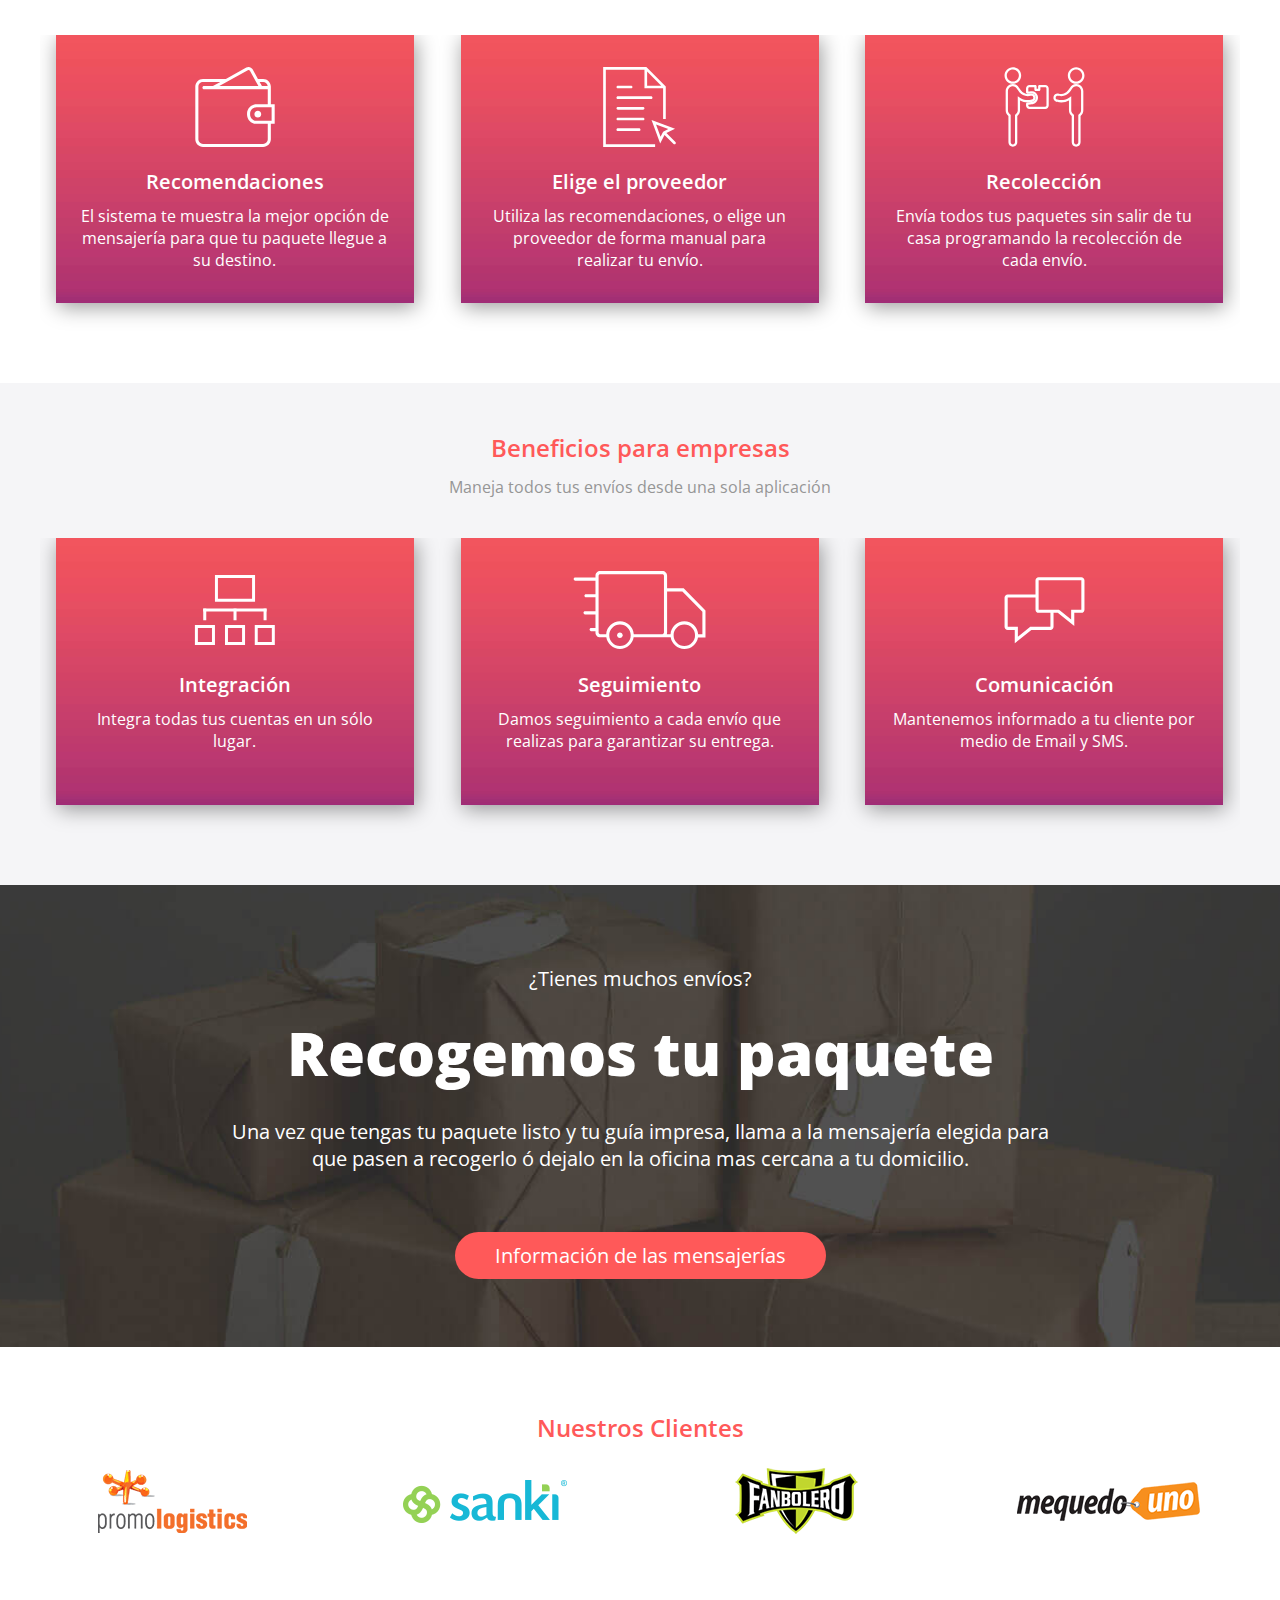
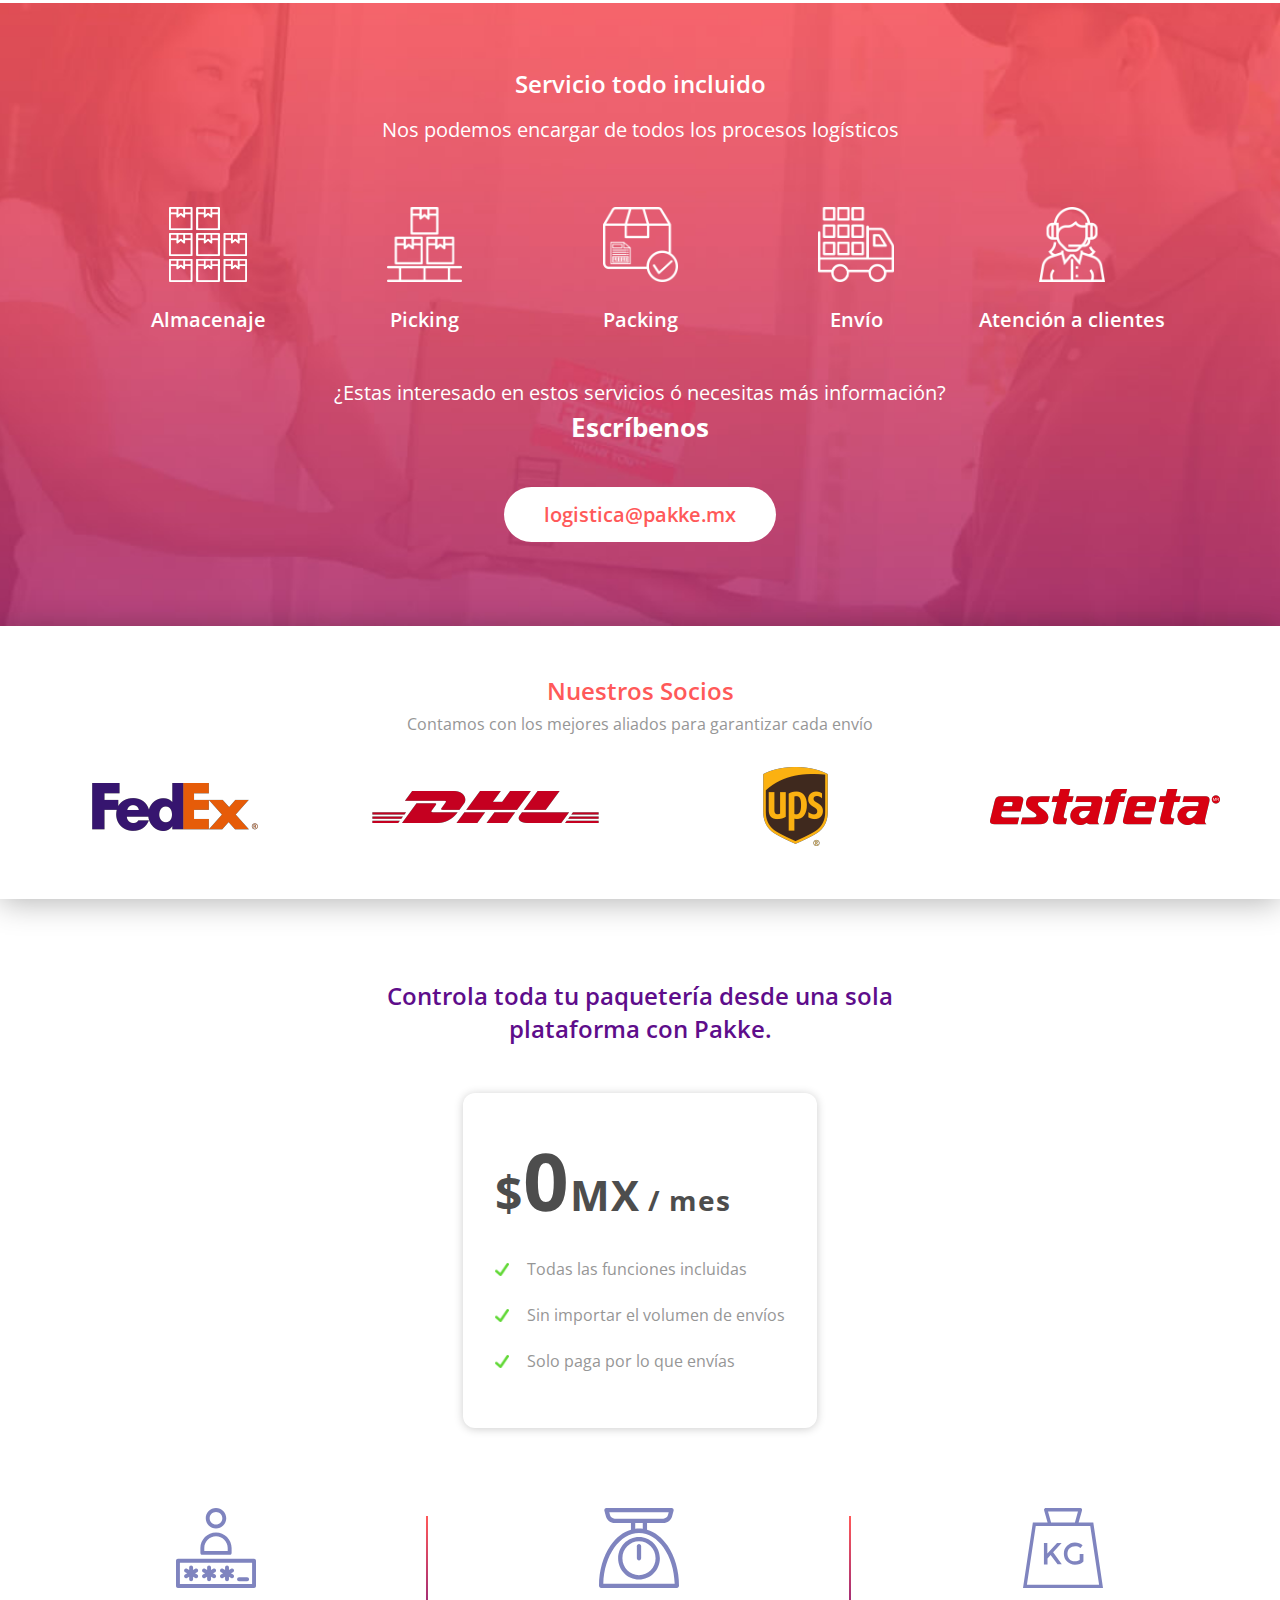
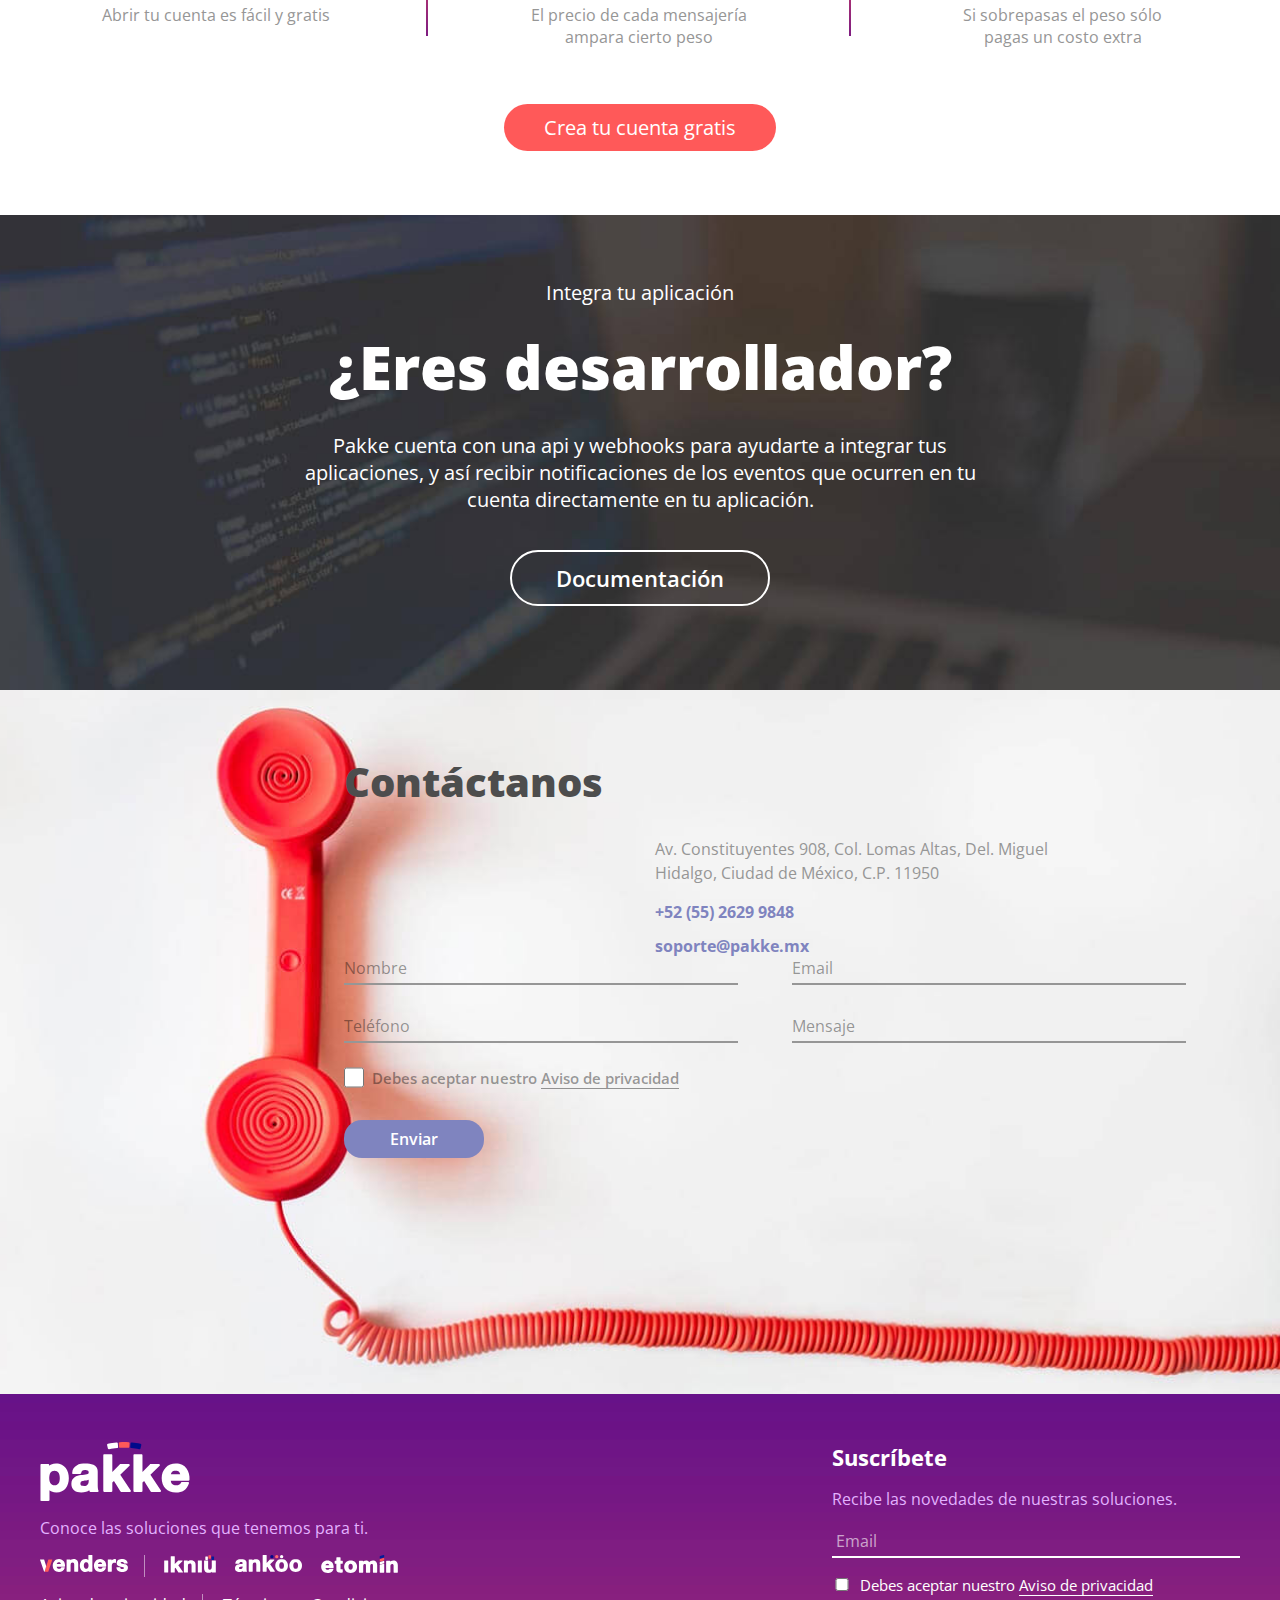
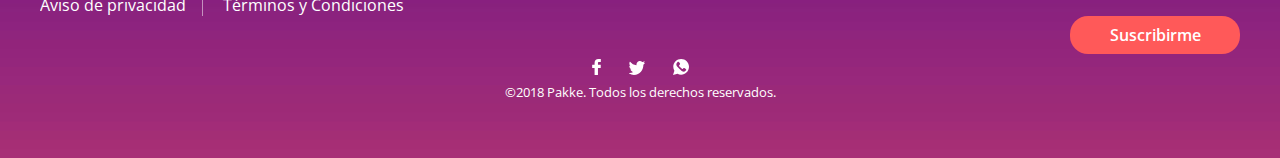
==== commit 858a2d6e: "Cotizador en desktop" ====
--- a/public/index.html
+++ b/public/index.html
@@ -6,6 +6,50 @@
 	<meta name="viewport" content="width=device-width, initial-scale=1, maximum-scale=1, user-scalable=no" />
 	
 	<title>Pakke | Controla tu paquetería desde un solo lugar</title>
+
+	<!-- ICN -->
+	<link rel="apple-touch-icon" href="http://www.pakke.mx/img/favicon-apple.png" />
+	<link rel="shortcut icon" type="image/x-icon" href="http://www.pakke.mx/img/favicon.ico" />
+	<link rel="shortcut icon" type="image/svg+xml" href="http://www.pakke.mx/img/favicon.svg" />
+	<link rel="shortcut icon" type="image/png" href="http://www.pakke.mx/img/favicon.png" />
+
+	<!-- ESTILOS -->
+	<link rel="stylesheet" href="css/header.min.css" async>
+
+
+	<!-- ANALYTICS -->
+	<!-- Global site tag (gtag.js) - Google Analytics -->
+	<!-- <script async src="https://www.googletagmanager.com/gtag/js?id=UA-105246928-1"></script>
+	<script>
+		window.dataLayer = window.dataLayer || [];
+		function gtag(){dataLayer.push(arguments);}
+		gtag('js', new Date());
+
+		gtag('config', 'UA-105246928-1');
+	</script> -->
+
+
+	<!-- Facebook Pixel Code -->
+	<!-- <script>
+		!function(f,b,e,v,n,t,s)
+		{if(f.fbq)return;n=f.fbq=function(){n.callMethod?
+		n.callMethod.apply(n,arguments):n.queue.push(arguments)};
+		if(!f._fbq)f._fbq=n;n.push=n;n.loaded=!0;n.version='2.0';
+		n.queue=[];t=b.createElement(e);t.async=!0;
+		t.src=v;s=b.getElementsByTagName(e)[0];
+		s.parentNode.insertBefore(t,s)}(window, document,'script',
+			'https://connect.facebook.net/en_US/fbevents.js');
+		fbq('init', '766216096902135');
+		fbq('track', 'PageView');
+	</script>
+	<noscript><img height="1" width="1" style="display:none" src="https://www.facebook.com/tr?id=766216096902135&ev=PageView&noscript=1" /></noscript> -->
+
+
+	<!-- <script type="text/javascript">
+		var rl_siteid = "93c96e85-be4f-4687-999a-d6f4076d5041";
+	</script>
+	<script type="text/javascript" src="//cdn.rlets.com/capture_static/mms/mms.js" async="async"></script> -->
+
 
 	<meta name="description" content="Controla toda tu paquetería, compara los precios, imprime las guías y rastrea tus paquetes con Pakke Soluciones de Envío." />
 	<meta name="keywords" content="pakke, venders, soluciones de envío, envíos, mensajería, recolección de paquetes, paquetería, ventas, negocio, tienda, ecommerce, codelog">
@@ -27,32 +71,6 @@
 
 	<meta itemprop="image" content="http://www.pakke.mx/img/pakke-logo-icn.png" />
 
-	<!-- ICN -->
-	<link rel="apple-touch-icon" href="http://www.pakke.mx/img/favicon-apple.png" />
-	<link rel="shortcut icon" type="image/x-icon" href="http://www.pakke.mx/img/favicon.ico" />
-	<link rel="shortcut icon" type="image/svg+xml" href="http://www.pakke.mx/img/favicon.svg" />
-	<link rel="shortcut icon" type="image/png" href="http://www.pakke.mx/img/favicon.png" />
-
-	<!-- ESTILOS -->
-	<link rel="stylesheet" href="css/header.min.css" async>
-
-
-	<!-- ANALYTICS -->
-	<!-- Global site tag (gtag.js) - Google Analytics -->
-	<!-- <script async src="https://www.googletagmanager.com/gtag/js?id=UA-105246928-1"></script>
-	<script>
-		window.dataLayer = window.dataLayer || [];
-		function gtag(){dataLayer.push(arguments);}
-		gtag('js', new Date());
-
-		gtag('config', 'UA-105246928-1');
-	</script> -->
-
-	<!-- <script type="text/javascript">
-		var rl_siteid = "93c96e85-be4f-4687-999a-d6f4076d5041";
-	</script>
-	<script type="text/javascript" src="//cdn.rlets.com/capture_static/mms/mms.js" async="async"></script> -->
-
 
 </head>
 <body>
@@ -121,7 +139,7 @@
 							<a href="http://help.pakke.mx/" target="_blank" title="Visita nuestro centro de ayuda">Ayuda</a>
 						</li>
 						<li>
-							<a href="http://docs.pakke.mx/" target="_blank" title="Revisa nuestra documentación">Documentación</a>
+							<a href="doc/apidoc_pakke_v1.0.6.pdf" target="_blank" title="Revisa nuestra documentación">Documentación</a>
 						</li>
 						<!-- <li>
 							<a href="http://blog.pakke.mx/" target="_blank" title="Visita nuestro blog">Blog</a>
@@ -211,6 +229,201 @@
 				<figcaption>Envía tu paquete sin salir de tu oficina</figcaption>
 			</figure>
 		</div>
+	</div>
+
+
+
+	<!-- COTIZADOR -->
+	<div id="quoting">
+		<div class="wp">
+			<div class="col">
+				<figure>
+					<img src="img/cotizar_bg.png" alt="Pakke cotiza tu envío">
+				</figure>
+			</div>
+			<div class="col">
+				<h2>Cotiza tu envío</h2>
+				<div class="tabs-wp">
+					<ul class="tabs">
+						<li>
+							<input type="radio" name="tabs" id="tab1" checked="checked"/>
+							<label for="tab1">Voy a enviar paquete</label>
+							<div class="tab-content" id="tab-content1">
+								<form id="package" action="#">
+									<div class="row">
+										<p>
+											<input id="" type="number" placeholder="Destino Hacia (código postal ó colonia)" required>
+										</p>
+										<p>
+											<input id="" type="number" placeholder="Origen Desde (código postal ó colonia)" required>
+										</p>
+									</div>
+									<div class="row">
+										<p>
+											<label for="">Nº de paquetes</label>
+											<input name="" id="" type="number" placeholder="1" value="1">
+											<span class="txt">pzas</span>
+										</p>
+										<p>
+											<label for="">Peso</label>
+											<input name="" id="" type="number" placeholder="--">
+											<span class="txt">kg</span>
+										</p>
+										<p>
+											<label for="">Ancho</label>
+											<input name="" id="" type="number" placeholder="--">
+											<span class="txt">cm</span>
+										</p>
+										<p>
+											<label for="">Alto</label>
+											<input name="" id="" type="number" placeholder="--">
+											<span class="txt">cm</span>
+										</p>
+										<p>
+											<label for="">Largo</label>
+											<input name="" id="" type="number" placeholder="--">
+											<span class="txt">cm</span>
+										</p>
+									</div>
+									<div class="row datos">
+										<p>
+											<label for="">Total de peso facturado</label>
+											<input readonly type="text" name="" value="8.00">
+											<span class="txt">kg</span>
+											<!-- <a>information</a>
+											<span class="tooltip">Lorem</span> -->
+										</p>
+										<p>
+											<label for="">Peso físico total</label>
+											<input readonly type="text" name="" value="8.00">
+											<span class="txt">kg</span>
+											<!-- <a>
+												<span class="tooltip">La suma del peso físico de todas las piezas de tu envío.</span>
+											</a> -->
+											
+										</p>
+										<p>
+											<label for="">Peso volumétrico total</label>
+											<input readonly type="text" name="" value="2.80">
+											<span class="txt">kg</span>
+											<!-- <a>information</a>
+											<span class="tooltip">Lorem</span> -->
+										</p>
+									</div>
+									<div class="row btn">
+										<p>
+											<small>* Envíos y cotizaciones solamente dentro del interior de la Republica Mexicana</small>
+											<small>* Consulta la lista de <a href="http://help.pakke.mx/articulos-prohibidos/" target="_blank" title="Consulta la lista artículos prohibidos">artículos prohibidos</a> y de <a href="http://help.pakke.mx/como-empacar/" target="_blank" title="Cómo empacar tu envío">¿Cómo empacar?</a></small>
+										</p>
+										<p>
+											<input type="button" disabled="disabled" value="Cotizar">
+										</p>
+									</div>
+								</form>
+							</div>
+						</li>
+						<li>
+							<input type="radio" name="tabs" id="tab2"/>
+							<label for="tab2">Enviaré documentos</label>
+							<div class="tab-content" id="tab-content2">
+								<form id="docs" action="#">
+									<div class="row">
+										<p>
+											<input id="" type="number" placeholder="Destino Hacia (código postal ó colonia)" required>
+										</p>
+										<p>
+											<input id="" type="number" placeholder="Origen Desde (código postal ó colonia)" required>
+										</p>
+									</div>
+									<div class="row">
+										<p>
+											<label for="">Peso</label>
+											<input name="" id="" type="number" placeholder="0" value="0">
+											<span class="txt">kg</span>
+										</p>
+									</div>
+									<div class="row btn">
+										<p>
+											<small>* Envíos y cotizaciones solamente dentro del interior de la Republica Mexicana</small>
+											<small>* Consulta la lista de <a href="http://help.pakke.mx/articulos-prohibidos/" target="_blank" title="Consulta la lista artículos prohibidos">artículos prohibidos</a> y de <a href="http://help.pakke.mx/como-empacar/" target="_blank" title="Cómo empacar tu envío">¿Cómo empacar?</a></small>
+										</p>
+										<p>
+											<input type="button" disabled="disabled" value="Cotizar">
+										</p>
+									</div>
+								</form>
+							</div>
+						</li>
+					</ul>
+				</div>
+
+				
+			</div>
+		</div>
+	</div>
+
+
+	<!-- COTIZADOR VENTANA -->
+	<div id="results">
+		<div class="wp">
+			<h2>Resultados de tu cotizador</h2>
+			<div class="box">
+				<div class="row">
+					<p>Desde: <b>74200 - Col. Atlixco Centro - Atlixco (PU)</b></p>
+					<p>Hacia: <b>90210 - Col. Amantla - Calpulalpan (TL)</b></p>
+					<p><b>8.00 kg</b></p>
+				</div>
+			</div>
+			<div class="box">
+				<div class="row">
+					<div class="col col-30">
+						<p>Servicio</p>
+					</div>
+					<div class="col col-25">
+						<p>Entrega estimada</p>
+					</div>
+					<div class="col col-45">
+						<p>Precio</p>
+					</div>
+				</div>
+				<div class="row score">
+					<div class="col col-30">
+						<figure class="logo">
+							<img src="img/socios/estafeta-logo_poster.png" alt="Estafeta logo mensajería pakke">
+						</figure>
+						<p class="estimated">Entrega en 3 días</p>
+					</div>
+					<div class="col col-25">
+						<p class="date">14/mzo/2018</p>
+						<p class="day">2 días</p>
+					</div>
+					<div class="col col-45">
+						<p class="lowprice"></p>
+						<p class="price"><strong>MX$1,101.11</strong> incl. IVA <span class="offer">Ahorras MX$152.95 (29%)</span></p>
+						<a href="" class="btnRegister">Quiero registrarme para envíar</a>
+					</div>
+				</div>
+				<div class="row score">
+					<div class="col col-30">
+						<figure class="logo">
+							<img src="img/socios/fedex-logo_poster.png" alt="FedEx logo mensajería pakke">
+						</figure>
+						<p class="estimated">Económico (6-10 días)</p>
+					</div>
+					<div class="col col-25">
+						<p class="date">20/mzo/2018</p>
+						<p class="day">8 días</p>
+					</div>
+					<div class="col col-45">
+						<p class="lowprice">MX$ 527.73</p>
+						<p class="price"><strong>MX$374.78</strong> incl. IVA</p>
+						<a href="" class="btnRegister">Quiero registrarme para envíar</a>
+					</div>
+				</div>
+			</div>
+			<a class="close-window" href="#" title="Cerrar ventana">Cerrar</a>
+		</div>
+		<div class="bg"></div>
 	</div>
 
 
@@ -477,7 +690,7 @@
 			<h2>¿Eres desarrollador?</h2>
 			<p>Pakke cuenta con una api y webhooks para ayudarte a integrar tus aplicaciones, y así recibir notificaciones de los eventos que ocurren en tu cuenta directamente en tu aplicación.</p>
 			<p>
-				<a href="http://docs.pakke.mx/" target="_blank" title="Ver la documentación de Pakke">Documentación</a>
+				<a href="doc/apidoc_pakke_v1.0.6.pdf" target="_blank" title="Ver la documentación de Pakke">Documentación</a>
 			</p>
 		</div>
 	</div>
--- a/public/css/header.min.css
+++ b/public/css/header.min.css
@@ -1 +1 @@
-*{margin:0;padding:0;-webkit-box-sizing:border-box;-moz-box-sizing:border-box;box-sizing:border-box}body,html{font-family:"Open Sans", sans-serif;font-smoothing:antialiased;-webkit-font-smoothing:antialiased;-moz-font-smoothing:antialiased;-moz-osx-font-smoothing:grayscale;text-rendering:optimizeLegibility}a,a:focus,a:hover{cursor:pointer;text-decoration:none;-webkit-transition:all 0.35s ease-in-out;-moz-transition:all 0.35s ease-in-out;-o-transition:all 0.35s ease-in-out;transition:all 0.35s ease-in-out}blockquote,body,code,dd,div,dl,dt,fieldset,form,h1,h2,h3,h4,h5,h6,html,input,legend,li,ol,p,pre,td,textarea,th,ul{margin:0;padding:0}table{border-collapse:collapse;border-spacing:0}fieldset,img{border:0}address,body,caption,cite,code,dfn,em,strong,th,var{font-style:normal;font-weight:normal}li{list-style:none}caption,th{text-align:left}q:after,q:before{content:''}abbr,acronym{border:0;font-variant:normal}sup{vertical-align:text-top}sub{vertical-align:text-bottom}input,select,textarea{font-family:inherit;font-size:inherit;font-weight:inherit;outline-style:none;outline-width:0pt}legend{color:#000}a:focus,h1,h2,h3,h4,h5,h6,object{-moz-outline-style:none;border:0px}strong{font-size:130%}.hidden{display:none}svg:not(:root){overflow:hidden}::-moz-selection{background:#5E0D8B;color:#ffffff}::selection{background:#5E0D8B;color:#ffffff}::-moz-selection{background:#5E0D8B!important;color:#ffffff}body{background-color:#ffffff;overflow:auto}body .wp{width:95%;max-width:1200px;position:relative;margin:0 auto 0;display:block}header{position:absolute;z-index:99;width:100%}header .menu{position:relative;padding-top:4em;display:block;overflow:hidden}@media screen and (max-width:1000px){header .menu{overflow:visible}}header .menu .btn-registro,header .menu .menu-btn,header .menu h1,header .menu nav{float:left;width:15%}@media screen and (max-width:1000px){header .menu .btn-registro,header .menu .menu-btn,header .menu h1,header .menu nav{width:33.3333%}}header .menu .menu-btn{display:none;vertical-align:middle;text-indent:-9999px}header .menu .menu-btn a{display:block;width:30px;height:30px;margin:0;background-color:transparent;background-image:url("../img/pakke-burger-btn.svg");background-repeat:no-repeat;background-position:center center;background-size:30px}header .menu .menu-btn a:hover{filter:alpha(opacity=30);opacity:0.3}@media screen and (max-width:1000px){header .menu .menu-btn{display:inline-block;padding-top:1.6em}}@media screen and (max-width:450px){header .menu .menu-btn{width:20%;padding-top:1.2em;padding-left:2%}}@media screen and (max-width:376px){header .menu .menu-btn{padding-top:.9em}}@media screen and (max-width:320px){header .menu .menu-btn{padding-top:.6em}}header .menu h1 img{width:100%;max-width:151px;display:block}@media screen and (max-width:1000px){header .menu h1 img{text-align:center;margin:0 auto}}header .menu h1 span{display:none}header .menu #menu{width:73%;text-align:right}header .menu #menu ul{margin-top:1.1em;padding:0}header .menu #menu ul li{display:inline-block;margin:0 0 0 0.25em;border-right:thin solid rgba(255, 255, 255, 0.3)}header .menu #menu ul li:last-child{border:none}header .menu #menu ul li:last-child a{margin-right:0}header .menu #menu ul li a{color:#ffffff;font-size:0.875rem;display:block;padding:0 .25em;margin-right:0.6em}header .menu #menu ul li a:hover{filter:alpha(opacity=30);opacity:0.3}header .menu #menu ul li a.activo{font-weight:700}@media screen and (max-width:1024px){header .menu #menu{width:70%}}@media screen and (max-width:1000px){header .menu #menu{display:none;position:absolute;width:100%;background-color:#ffffff;text-align:center;padding:1.5em 0;-webkit-box-shadow:0 2px 6px rgba(0, 0, 0, 0.3);-moz-box-shadow:0 2px 6px rgba(0, 0, 0, 0.3);box-shadow:0 2px 6px rgba(0, 0, 0, 0.3);top:5em;left:0}header .menu #menu ul{margin:0;padding:0;width:100%}header .menu #menu ul li{border:none;margin:0 2.25%;padding:0}header .menu #menu ul li a{color:#888888}header .menu #menu ul li a:hover{background-color:#5E0D8B;color:#ffffff}}@media screen and (max-width:800px){header .menu #menu{top:4.5em}header .menu #menu ul li{margin:0 .3%}}@media screen and (max-width:600px){header .menu #menu{padding:.25em 0}header .menu #menu ul{display:block}header .menu #menu ul li{display:block;width:100%;margin:0}header .menu #menu ul li a{padding:.8em 0;width:100%}}@media screen and (max-width:450px){header .menu #menu{top:4em}header .menu #menu ul li{margin:.1em 0}header .menu #menu ul li a{padding:0.9em 0}}@media screen and (max-width:375px){header .menu #menu{top:4em}}@media screen and (max-width:320px){header .menu #menu{top:3.5em}}header .menu .btn-registro{text-align:right;width:12%;margin-top:.8em}@media screen and (max-width:1024px){header .menu .btn-registro{width:15%}}@media screen and (max-width:1000px){header .menu .btn-registro{width:33.3333%}}@media screen and (max-width:450px){header .menu .btn-registro{width:46%;margin-top:.25em}}header .menu .btn-registro a{background-color:#FF5959;width:115px;height:36px;text-align:center;color:#ffffff;display:inline-block;-webkit-border-radius:18px;-moz-border-radius:18px;-ms-border-radius:18px;border-radius:18px;font-size:0.875rem;padding-top:.6em;letter-spacing:1px}header .menu .btn-registro a:hover{filter:alpha(opacity=30);opacity:0.3}header .menu-top{position:absolute;width:100%;height:30px;background:#5E0D8B;top:0;left:0}header .menu-top .wp{overflow:hidden;padding-top:.35em}header .menu-top .wp .menuu,header .menu-top .wp .redes,header .menu-top .wp .tel{float:left;color:#ffffff;font-size:0.813rem}header .menu-top .wp .tel a{color:#E3B2FF;padding-left:1.5em;display:block;font-weight:600;letter-spacing:.5px;font-size:1rem;background-color:transparent;background-image:url("../img/telefono-pakke.svg");background-repeat:no-repeat;background-position:left center;background-size:13px}@media screen and (max-width:600px){header .menu-top .wp .tel{display:none}}header .menu-top .wp .redes{padding:0 0 0 2em}@media screen and (max-width:600px){header .menu-top .wp .redes{padding:0}}header .menu-top .wp .redes span{color:#E3B2FF;float:left}@media screen and (max-width:450px){header .menu-top .wp .redes span{display:none}}header .menu-top .wp .redes ul{float:left;padding-top:.1em}header .menu-top .wp .redes ul li{float:left;margin-left:.75em}@media screen and (max-width:450px){header .menu-top .wp .redes ul li{margin-left:0;margin-right:1.5em}}header .menu-top .wp .redes ul li a{color:#E3B2FF;display:block;text-indent:-9999999px;width:15px;height:15px}header .menu-top .wp .redes ul li:first-child a{background-color:transparent;background-image:url("../img/facebook-pakke.svg");background-repeat:no-repeat;background-position:center center;background-size:contain}header .menu-top .wp .redes ul li:nth-child(2) a{background-color:transparent;background-image:url("../img/twitter-pakke.svg");background-repeat:no-repeat;background-position:center center;background-size:contain}header .menu-top .wp .menuu{float:right}header .menu-top .wp .menuu ul li{float:left;border-left:solid thin rgba(255, 255, 255, 0.3);margin:0 0 0 0}header .menu-top .wp .menuu ul li a{color:#E3B2FF;display:block;padding:0 0 0 0;margin:0 .8em 0 .9em}header .menu-top .wp .menuu ul li:first-child{border:none}header .menu-top .wp .menuu ul li:last-child a{margin-right:0}.top{position:relative;z-index:5;width:100%;height:680px;background-color:#a03c87;background-image:url("../img/background-pakke.jpg");background-repeat:no-repeat;background-position:center bottom;background-size:cover;display:block;overflow:hidden}@media screen and (max-width:1000px){.top{height:600px}}@media screen and (max-width:800px){.top{height:550px}}@media screen and (max-width:600px){.top{height:500px}}.top .mask{position:absolute;z-index:1;width:100%;height:100%;top:0;left:0;background:transparent url("../img/background-overlay-pakke.png") repeat-x left top;background-size:contain}.top .mask:after{content:'';position:absolute;z-index:2;width:384px;height:554px;left:50%;margin:0 0 0 13em;bottom:0;background-color:red;background-color:transparent;background-image:url("../img/repartidor-pakke.png");background-repeat:no-repeat;background-position:center center;background-size:contain}@media screen and (max-width:1024px){.top .mask:after{margin:0 0 0 8%}}@media screen and (max-width:1000px){.top .mask:after{height:435px}}@media screen and (max-width:800px){.top .mask:after{display:none}}.top .wp{position:relative;z-index:5;padding:14em 0 0 0;color:#ffffff}@media screen and (max-width:1025px){.top .wp{padding:12.5em 0 0 0}}@media screen and (max-width:800px){.top .wp{text-align:center;padding:12.5em 0 0 0}}@media screen and (max-width:600px){.top .wp{padding:10.5em 0 0 0}}@media screen and (max-width:450px){.top .wp{padding:10em 0 0 0}}.top .wp p{font-size:1.25rem;font-weight:300;margin-bottom:0}@media screen and (max-width:800px){.top .wp p{margin-bottom:.5em}}@media screen and (max-width:450px){.top .wp p{margin-bottom:.85em}}.top .wp h2{font-size:5rem;font-weight:800;margin-bottom:0;width:100%;max-width:525px;line-height:1.1em;margin-bottom:.475em}@media screen and (max-width:800px){.top .wp h2{max-width:410px;margin:0 auto .5em;font-size:4rem}}@media screen and (max-width:450px){.top .wp h2{font-size:3rem;margin:0 auto .75em}}.top .wp h3{font-size:1.25rem;font-weight:600;margin-bottom:1em}@media screen and (max-width:450px){.top .wp h3{font-size:1.125rem;margin-bottom:1.3em}.top .wp h3 br{display:none}}.top .wp a{display:inline-block;color:#ffffff;font-size:1.25rem;font-weight:300;height:45px;padding:.5em 2em .5em 3.65em;background-color:#FF5959;background-image:url("../img/play-pakke.svg");background-repeat:no-repeat;background-position:25px center;background-size:30px;-webkit-border-radius:18px;-moz-border-radius:18px;-ms-border-radius:18px;border-radius:18px}.top .wp a:hover{filter:alpha(opacity=30);opacity:0.3}@media screen and (max-width:450px){.top .wp a{padding:.45em 0em 0 0em;width:100%;background-position:20px center}}@media screen and (max-width:376px){.top .wp a{padding:.45em 0em 0 1em}}@media screen and (max-width:321px){.top .wp a{padding:.45em 0em 0 1.5em;background-position:10px center}}#como-funciona{display:block;width:100%;background-color:#f5f5f7;padding:2.75em 0}#como-funciona .wp{text-align:center}#como-funciona .wp figure{position:relative;display:inline-block;vertical-align:top;width:20%;margin:0 -.13em;padding:0 .1em 0}#como-funciona .wp figure:after{content:'';position:absolute;width:130px;height:2px;top:0;right:0;background-color:transparent;background-image:url("../img/line.svg");background-repeat:no-repeat;background-position:left center;background-size:cover;margin:3.8em 0 0 0}#como-funciona .wp figure:first-child:after{width:90px;right:-60px}#como-funciona .wp figure:nth-child(2):after{width:100px;right:-70px}#como-funciona .wp figure:nth-child(3):after{width:110px;right:-65px}#como-funciona .wp figure:nth-child(4):after{width:90px;right:-62px}#como-funciona .wp figure:nth-child(5):after{display:none}#como-funciona .wp figure img{display:block;width:100%;max-width:110px;margin:0 auto .9em;height:102px}#como-funciona .wp figure figcaption{display:block;width:100%;max-width:205px;color:#969696;font-size:1rem;line-height:1.2em}@media screen and (max-width:1000px){#como-funciona .wp figure figcaption{font-size:0.938rem}}@media screen and (max-width:800px){#como-funciona .wp figure{width:100%;text-align:center;margin:0 auto 3em}#como-funciona .wp figure:last-child{margin-bottom:0}#como-funciona .wp figure img{margin-bottom:.5em}#como-funciona .wp figure figcaption{text-align:center;max-width:100%;font-size:1rem}#como-funciona .wp figure:after{-webkit-transform:rotate(90deg);-moz-transform:rotate(90deg);-o-transform:rotate(90deg);-ms-transform:rotate(90deg);transform:rotate(90deg);height:2.5px;bottom:-30px;left:50%;right:auto;top:auto;margin:0}#como-funciona .wp figure:first-child:after,#como-funciona .wp figure:nth-child(2):after,#como-funciona .wp figure:nth-child(3):after,#como-funciona .wp figure:nth-child(4):after{width:35px}}+*{margin:0;padding:0;-webkit-box-sizing:border-box;-moz-box-sizing:border-box;box-sizing:border-box}body,html{font-family:"Open Sans", sans-serif;font-smoothing:antialiased;-webkit-font-smoothing:antialiased;-moz-font-smoothing:antialiased;-moz-osx-font-smoothing:grayscale;text-rendering:optimizeLegibility}a,a:focus,a:hover{cursor:pointer;text-decoration:none;-webkit-transition:all 0.35s ease-in-out;-moz-transition:all 0.35s ease-in-out;-o-transition:all 0.35s ease-in-out;transition:all 0.35s ease-in-out}blockquote,body,code,dd,div,dl,dt,fieldset,form,h1,h2,h3,h4,h5,h6,html,input,legend,li,ol,p,pre,td,textarea,th,ul{margin:0;padding:0}table{border-collapse:collapse;border-spacing:0}fieldset,img{border:0}address,body,caption,cite,code,dfn,em,strong,th,var{font-style:normal;font-weight:normal}li{list-style:none}caption,th{text-align:left}q:after,q:before{content:''}abbr,acronym{border:0;font-variant:normal}sup{vertical-align:text-top}sub{vertical-align:text-bottom}input,select,textarea{font-family:inherit;font-size:inherit;font-weight:inherit;outline-style:none;outline-width:0pt}legend{color:#000}a:focus,h1,h2,h3,h4,h5,h6,object{-moz-outline-style:none;border:0px}strong{font-size:130%}.hidden{display:none}svg:not(:root){overflow:hidden}::-moz-selection{background:#5E0D8B;color:#ffffff}::selection{background:#5E0D8B;color:#ffffff}::-moz-selection{background:#5E0D8B!important;color:#ffffff}body{background-color:#ffffff;overflow:auto}body .wp{width:95%;max-width:1200px;position:relative;margin:0 auto 0;display:block}header{position:absolute;z-index:99;width:100%}header .menu{position:relative;padding-top:4em;display:block;overflow:hidden}@media screen and (max-width:1000px){header .menu{overflow:visible}}header .menu .btn-registro,header .menu .menu-btn,header .menu h1,header .menu nav{float:left;width:15%}@media screen and (max-width:1000px){header .menu .btn-registro,header .menu .menu-btn,header .menu h1,header .menu nav{width:33.3333%}}header .menu .menu-btn{display:none;vertical-align:middle;text-indent:-9999px}header .menu .menu-btn a{display:block;width:30px;height:30px;margin:0;background-color:transparent;background-image:url("../img/pakke-burger-btn.svg");background-repeat:no-repeat;background-position:center center;background-size:30px}header .menu .menu-btn a:hover{filter:alpha(opacity=30);opacity:0.3}@media screen and (max-width:1000px){header .menu .menu-btn{display:inline-block;padding-top:1.6em}}@media screen and (max-width:450px){header .menu .menu-btn{width:20%;padding-top:1.2em;padding-left:2%}}@media screen and (max-width:376px){header .menu .menu-btn{padding-top:.9em}}@media screen and (max-width:320px){header .menu .menu-btn{padding-top:.6em}}header .menu h1 img{width:100%;max-width:151px;display:block}@media screen and (max-width:1000px){header .menu h1 img{text-align:center;margin:0 auto}}header .menu h1 span{display:none}header .menu #menu{width:73%;text-align:right}header .menu #menu ul{margin-top:1.1em;padding:0}header .menu #menu ul li{display:inline-block;margin:0 0 0 0.25em;border-right:thin solid rgba(255, 255, 255, 0.3)}header .menu #menu ul li:last-child{border:none}header .menu #menu ul li:last-child a{margin-right:0}header .menu #menu ul li a{color:#ffffff;font-size:0.875rem;display:block;padding:0 .25em;margin-right:0.6em}header .menu #menu ul li a:hover{filter:alpha(opacity=30);opacity:0.3}header .menu #menu ul li a.activo{font-weight:700}@media screen and (max-width:1024px){header .menu #menu{width:70%}}@media screen and (max-width:1000px){header .menu #menu{display:none;position:absolute;width:100%;background-color:#ffffff;text-align:center;padding:1.5em 0;-webkit-box-shadow:0 2px 6px rgba(0, 0, 0, 0.3);-moz-box-shadow:0 2px 6px rgba(0, 0, 0, 0.3);box-shadow:0 2px 6px rgba(0, 0, 0, 0.3);top:5em;left:0}header .menu #menu ul{margin:0;padding:0;width:100%}header .menu #menu ul li{border:none;margin:0 2.25%;padding:0}header .menu #menu ul li a{color:#888888}header .menu #menu ul li a:hover{background-color:#5E0D8B;color:#ffffff}}@media screen and (max-width:800px){header .menu #menu{top:4.5em}header .menu #menu ul li{margin:0 .3%}}@media screen and (max-width:600px){header .menu #menu{padding:.25em 0}header .menu #menu ul{display:block}header .menu #menu ul li{display:block;width:100%;margin:0}header .menu #menu ul li a{padding:.8em 0;width:100%}}@media screen and (max-width:450px){header .menu #menu{top:4em}header .menu #menu ul li{margin:.1em 0}header .menu #menu ul li a{padding:0.9em 0}}@media screen and (max-width:375px){header .menu #menu{top:4em}}@media screen and (max-width:320px){header .menu #menu{top:3.5em}}header .menu .btn-registro{text-align:right;width:12%;margin-top:.8em}@media screen and (max-width:1024px){header .menu .btn-registro{width:15%}}@media screen and (max-width:1000px){header .menu .btn-registro{width:33.3333%}}@media screen and (max-width:450px){header .menu .btn-registro{width:46%;margin-top:.25em}}header .menu .btn-registro a{background-color:#FF5959;width:115px;height:36px;text-align:center;color:#ffffff;display:inline-block;-webkit-border-radius:18px;-moz-border-radius:18px;-ms-border-radius:18px;border-radius:18px;font-size:0.875rem;padding-top:.6em;letter-spacing:1px}header .menu .btn-registro a:hover{filter:alpha(opacity=30);opacity:0.3}header .menu-top{position:absolute;width:100%;height:30px;background:#5E0D8B;top:0;left:0}header .menu-top .wp{overflow:hidden;padding-top:.35em}header .menu-top .wp .menuu,header .menu-top .wp .redes,header .menu-top .wp .tel{float:left;color:#ffffff;font-size:0.813rem}header .menu-top .wp .tel a{color:#E3B2FF;padding-left:1.5em;display:block;font-weight:600;letter-spacing:.5px;font-size:1rem;background-color:transparent;background-image:url("../img/telefono-pakke.svg");background-repeat:no-repeat;background-position:left center;background-size:13px}@media screen and (max-width:600px){header .menu-top .wp .tel{display:none}}header .menu-top .wp .redes{padding:0 0 0 2em}@media screen and (max-width:600px){header .menu-top .wp .redes{padding:0}}header .menu-top .wp .redes span{color:#E3B2FF;float:left}@media screen and (max-width:450px){header .menu-top .wp .redes span{display:none}}header .menu-top .wp .redes ul{float:left;padding-top:.1em}header .menu-top .wp .redes ul li{float:left;margin-left:.75em}@media screen and (max-width:450px){header .menu-top .wp .redes ul li{margin-left:0;margin-right:1.5em}}header .menu-top .wp .redes ul li a{color:#E3B2FF;display:block;text-indent:-9999999px;width:15px;height:15px}header .menu-top .wp .redes ul li:first-child a{background-color:transparent;background-image:url("../img/facebook-pakke.svg");background-repeat:no-repeat;background-position:center center;background-size:contain}header .menu-top .wp .redes ul li:nth-child(2) a{background-color:transparent;background-image:url("../img/twitter-pakke.svg");background-repeat:no-repeat;background-position:center center;background-size:contain}header .menu-top .wp .menuu{float:right}header .menu-top .wp .menuu ul li{float:left;border-left:solid thin rgba(255, 255, 255, 0.3);margin:0 0 0 0}header .menu-top .wp .menuu ul li a{color:#E3B2FF;display:block;padding:0 0 0 0;margin:0 .8em 0 .9em}header .menu-top .wp .menuu ul li:first-child{border:none}header .menu-top .wp .menuu ul li:last-child a{margin-right:0}.top{position:relative;z-index:5;width:100%;height:680px;background-color:#a03c87;background-image:url("../img/background-pakke.jpg");background-repeat:no-repeat;background-position:center bottom;background-size:cover;display:block;overflow:hidden}@media screen and (max-width:1000px){.top{height:600px}}@media screen and (max-width:800px){.top{height:550px}}@media screen and (max-width:600px){.top{height:500px}}.top .mask{position:absolute;z-index:1;width:100%;height:100%;top:0;left:0;background:transparent url("../img/background-overlay-pakke.png") repeat-x left top;background-size:contain}.top .mask:after{content:'';position:absolute;z-index:2;width:384px;height:554px;left:50%;margin:0 0 0 13em;bottom:0;background-color:red;background-color:transparent;background-image:url("../img/repartidor-pakke.png");background-repeat:no-repeat;background-position:center center;background-size:contain}@media screen and (max-width:1024px){.top .mask:after{margin:0 0 0 8%}}@media screen and (max-width:1000px){.top .mask:after{height:435px}}@media screen and (max-width:800px){.top .mask:after{display:none}}.top .wp{position:relative;z-index:5;padding:14em 0 0 0;color:#ffffff}@media screen and (max-width:1025px){.top .wp{padding:12.5em 0 0 0}}@media screen and (max-width:800px){.top .wp{text-align:center;padding:12.5em 0 0 0}}@media screen and (max-width:600px){.top .wp{padding:10.5em 0 0 0}}@media screen and (max-width:450px){.top .wp{padding:10em 0 0 0}}.top .wp p{font-size:1.25rem;font-weight:300;margin-bottom:0}@media screen and (max-width:800px){.top .wp p{margin-bottom:.5em}}@media screen and (max-width:450px){.top .wp p{margin-bottom:.85em}}.top .wp h2{font-size:5rem;font-weight:800;margin-bottom:0;width:100%;max-width:525px;line-height:1.1em;margin-bottom:.475em}@media screen and (max-width:800px){.top .wp h2{max-width:410px;margin:0 auto .5em;font-size:4rem}}@media screen and (max-width:450px){.top .wp h2{font-size:3rem;margin:0 auto .75em}}.top .wp h3{font-size:1.25rem;font-weight:600;margin-bottom:1em}@media screen and (max-width:450px){.top .wp h3{font-size:1.125rem;margin-bottom:1.3em}.top .wp h3 br{display:none}}.top .wp a{display:inline-block;color:#ffffff;font-size:1.25rem;font-weight:300;height:45px;padding:.5em 2em .5em 3.65em;background-color:#FF5959;background-image:url("../img/play-pakke.svg");background-repeat:no-repeat;background-position:25px center;background-size:30px;-webkit-border-radius:18px;-moz-border-radius:18px;-ms-border-radius:18px;border-radius:18px}.top .wp a:hover{filter:alpha(opacity=30);opacity:0.3}@media screen and (max-width:450px){.top .wp a{padding:.45em 0em 0 0em;width:100%;background-position:20px center}}@media screen and (max-width:376px){.top .wp a{padding:.45em 0em 0 1em}}@media screen and (max-width:321px){.top .wp a{padding:.45em 0em 0 1.5em;background-position:10px center}}#como-funciona{display:block;width:100%;background-color:#ffffff;padding:2.75em 0}#como-funciona .wp{text-align:center}#como-funciona .wp figure{position:relative;display:inline-block;vertical-align:top;width:20%;margin:0 -.13em;padding:0 .1em 0}#como-funciona .wp figure:after{content:'';position:absolute;width:130px;height:2px;top:0;right:0;background-color:transparent;background-image:url("../img/line.svg");background-repeat:no-repeat;background-position:left center;background-size:cover;margin:3.8em 0 0 0}#como-funciona .wp figure:first-child:after{width:90px;right:-60px}#como-funciona .wp figure:nth-child(2):after{width:100px;right:-70px}#como-funciona .wp figure:nth-child(3):after{width:110px;right:-65px}#como-funciona .wp figure:nth-child(4):after{width:90px;right:-62px}#como-funciona .wp figure:nth-child(5):after{display:none}#como-funciona .wp figure img{display:block;width:100%;max-width:110px;margin:0 auto .9em;height:102px}#como-funciona .wp figure figcaption{display:block;width:100%;max-width:205px;color:#969696;font-size:1rem;line-height:1.2em}@media screen and (max-width:1000px){#como-funciona .wp figure figcaption{font-size:0.938rem}}@media screen and (max-width:800px){#como-funciona .wp figure{width:100%;text-align:center;margin:0 auto 3em}#como-funciona .wp figure:last-child{margin-bottom:0}#como-funciona .wp figure img{margin-bottom:.5em}#como-funciona .wp figure figcaption{text-align:center;max-width:100%;font-size:1rem}#como-funciona .wp figure:after{-webkit-transform:rotate(90deg);-moz-transform:rotate(90deg);-o-transform:rotate(90deg);-ms-transform:rotate(90deg);transform:rotate(90deg);height:2.5px;bottom:-30px;left:50%;right:auto;top:auto;margin:0}#como-funciona .wp figure:first-child:after,#como-funciona .wp figure:nth-child(2):after,#como-funciona .wp figure:nth-child(3):after,#como-funciona .wp figure:nth-child(4):after{width:35px}}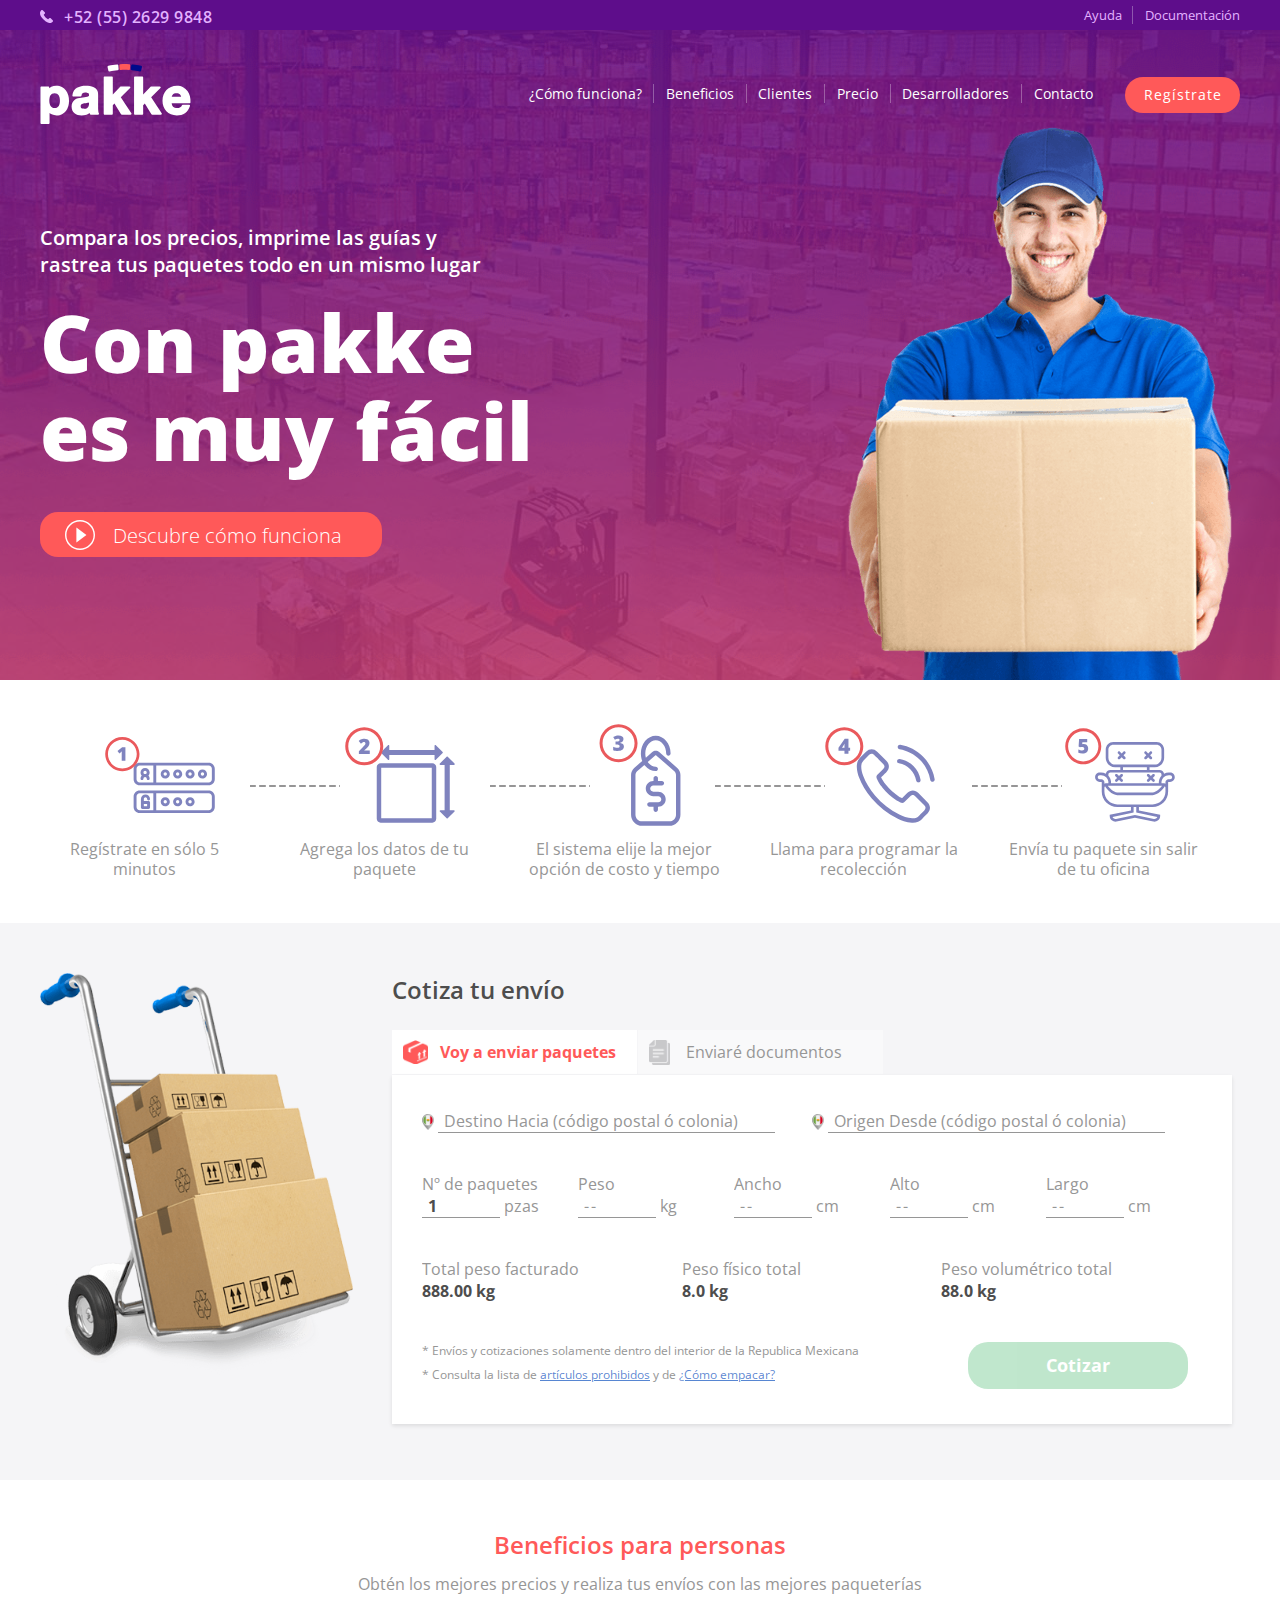
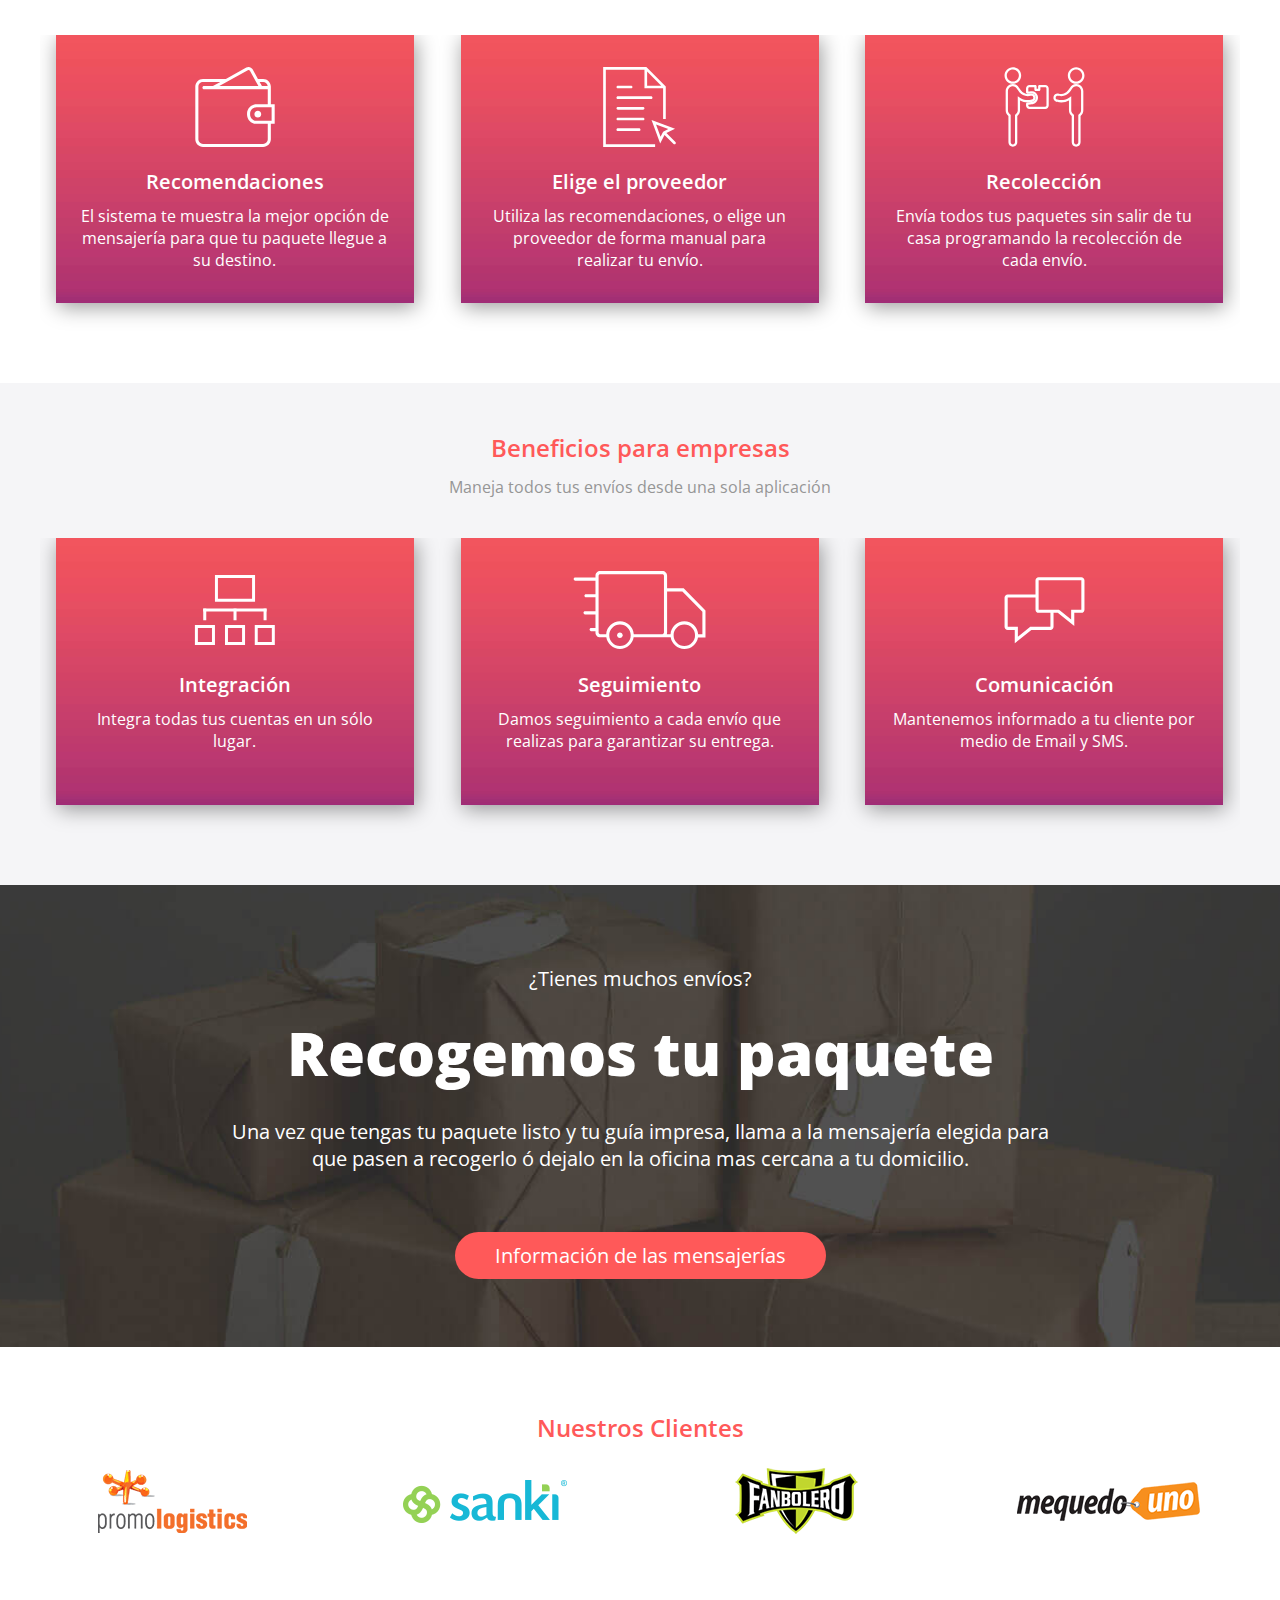
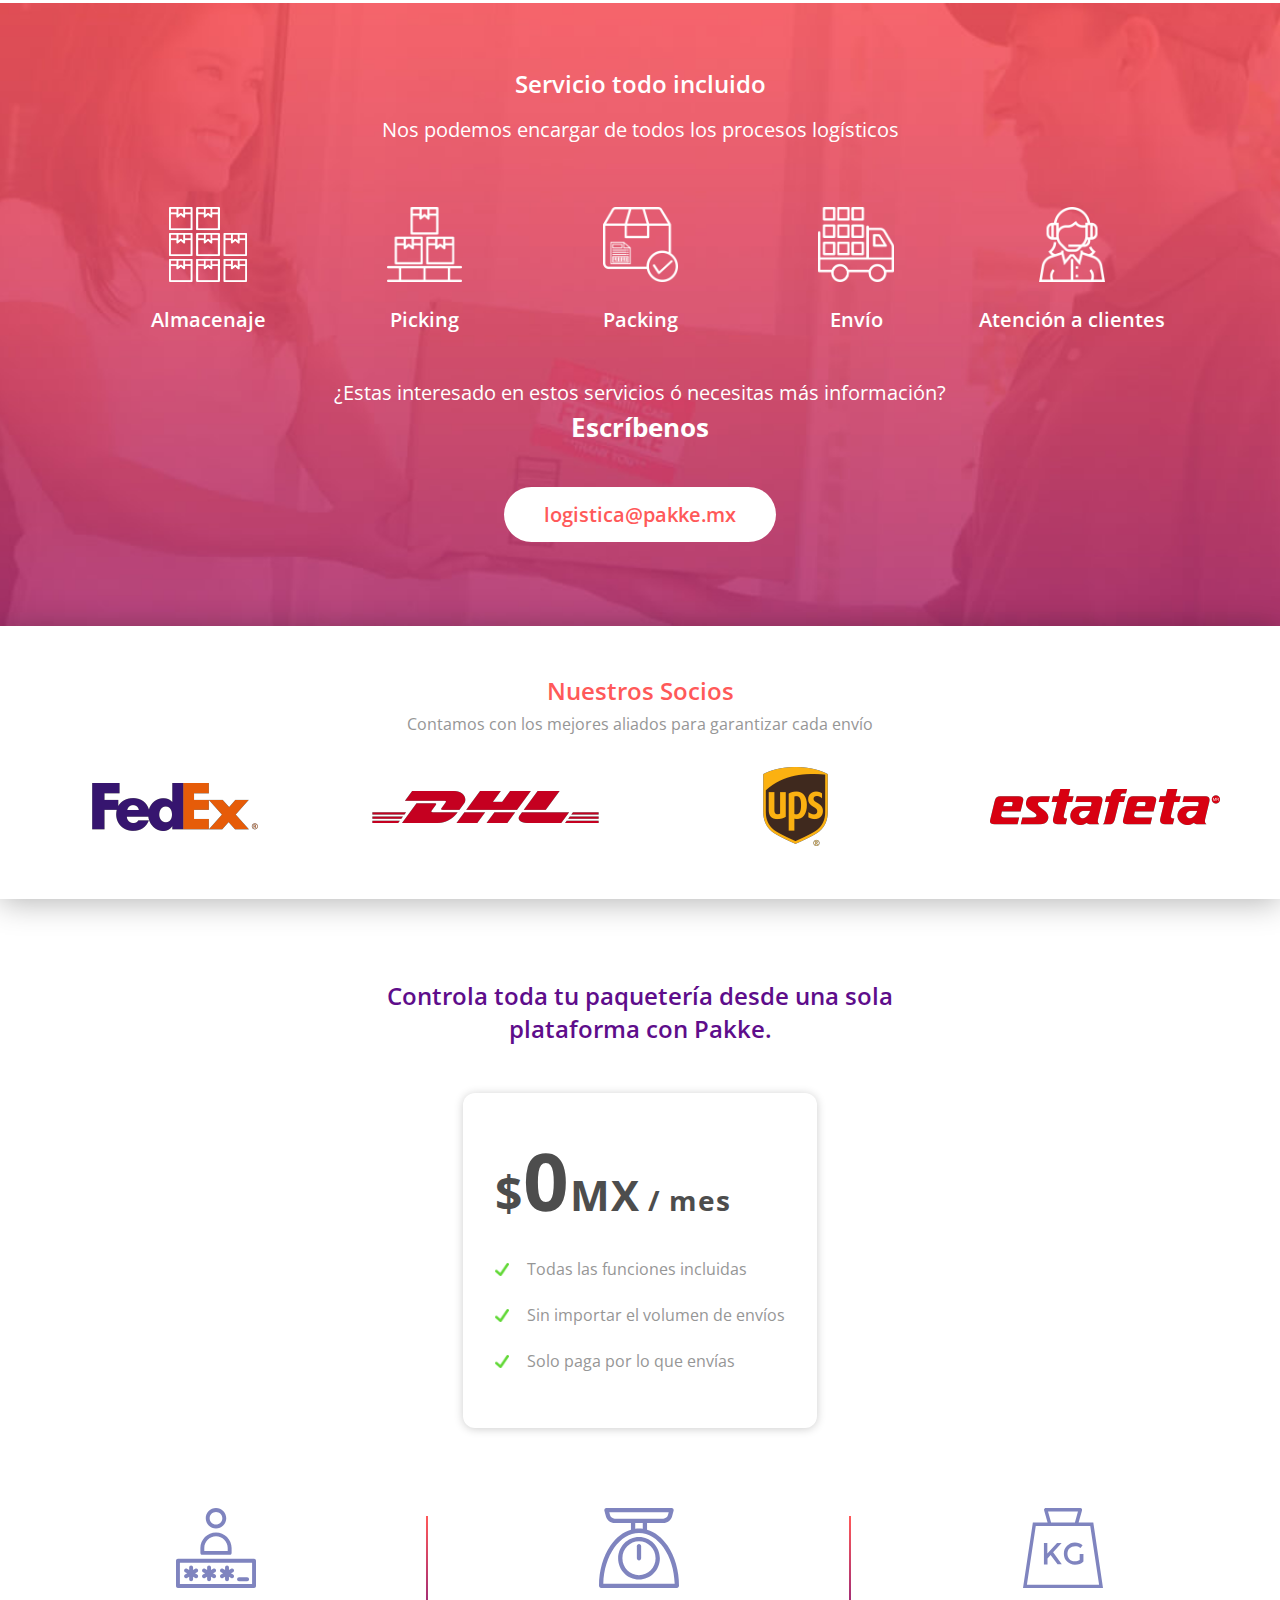
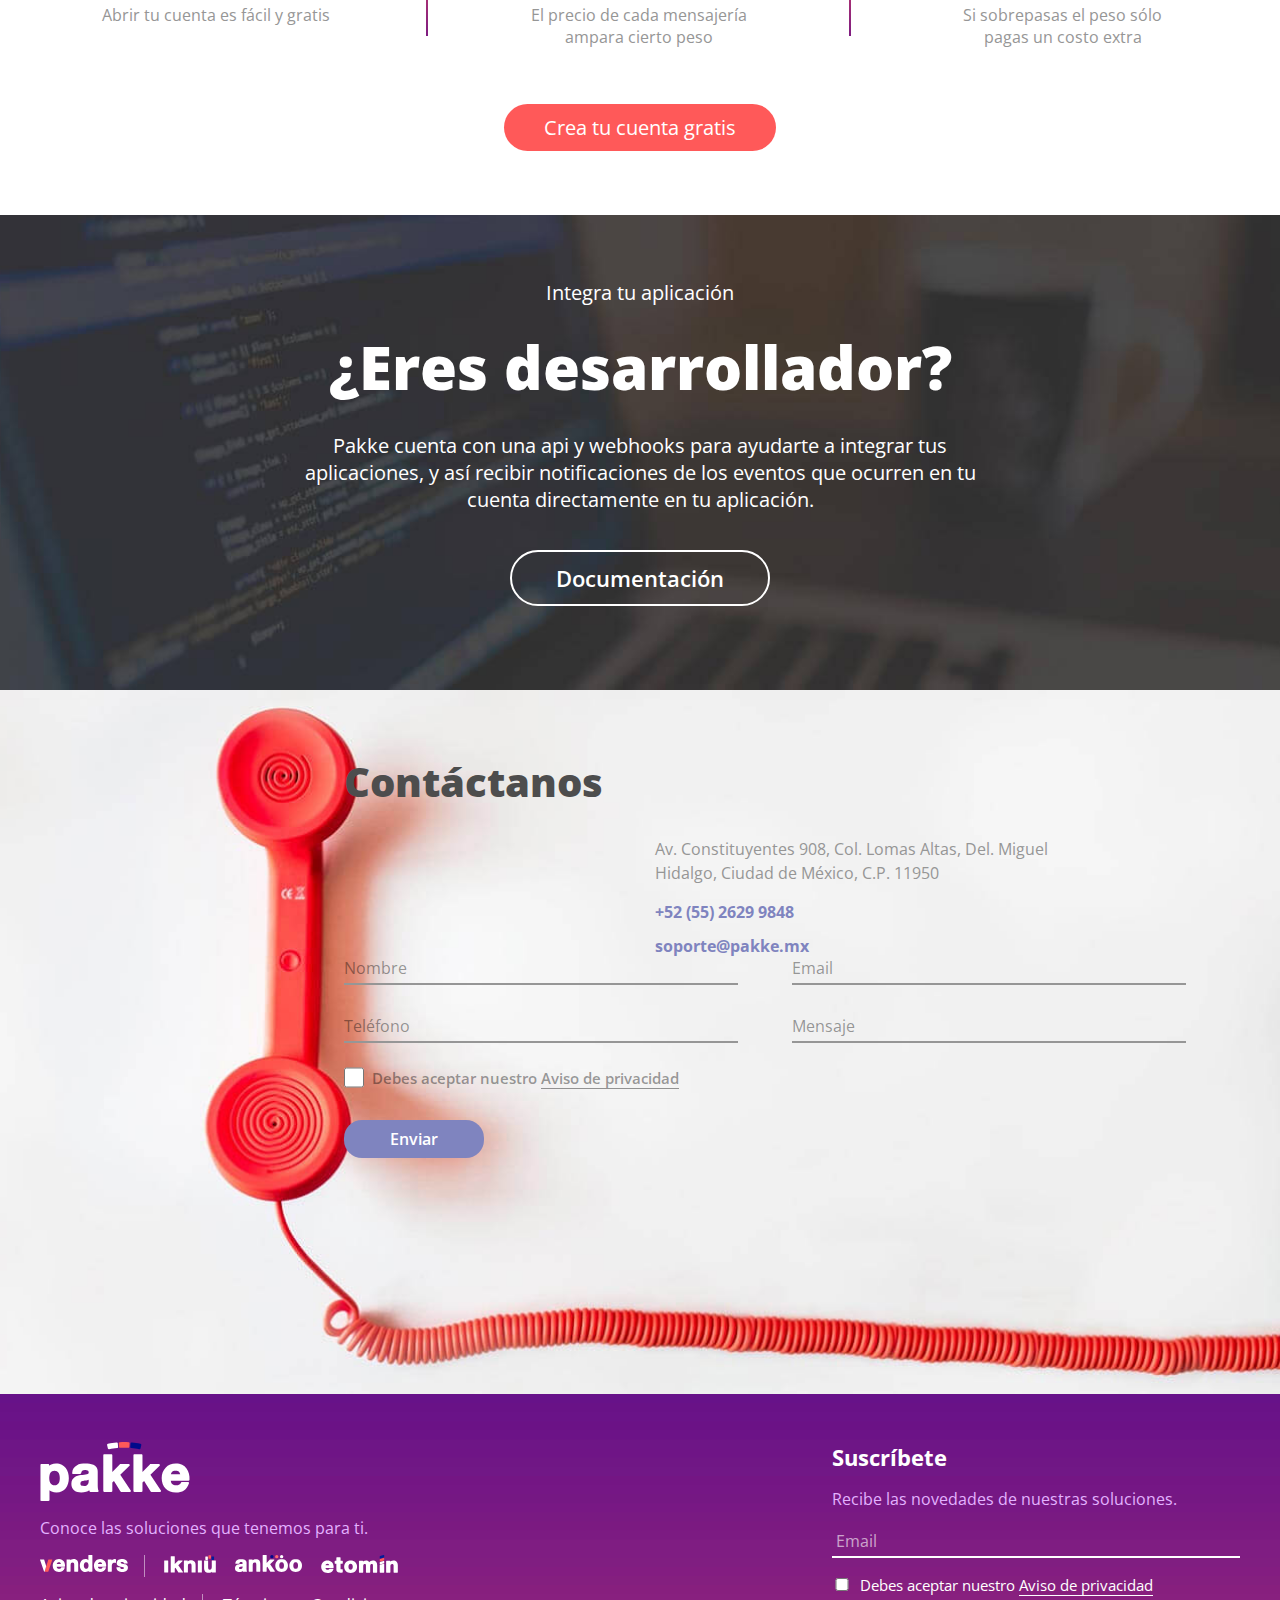
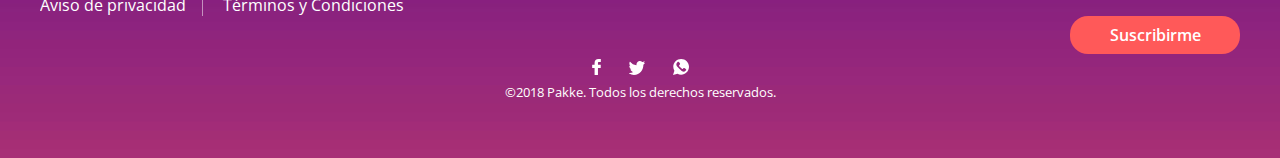
==== commit fa4a0e5e: "cotizador responsive sin funcionalidad" ====
--- a/public/index.html
+++ b/public/index.html
@@ -247,7 +247,7 @@
 					<ul class="tabs">
 						<li>
 							<input type="radio" name="tabs" id="tab1" checked="checked"/>
-							<label for="tab1">Voy a enviar paquete</label>
+							<label for="tab1"><span>Voy a enviar</span> paquetes</label>
 							<div class="tab-content" id="tab-content1">
 								<form id="package" action="#">
 									<div class="row">
@@ -261,7 +261,7 @@
 									<div class="row">
 										<p>
 											<label for="">Nº de paquetes</label>
-											<input name="" id="" type="number" placeholder="1" value="1">
+											<input name="" id="" type="number" placeholder="--" value="1">
 											<span class="txt">pzas</span>
 										</p>
 										<p>
@@ -287,16 +287,16 @@
 									</div>
 									<div class="row datos">
 										<p>
-											<label for="">Total de peso facturado</label>
-											<input readonly type="text" name="" value="8.00">
-											<span class="txt">kg</span>
+											<label for="">Total peso facturado</label>
+											<!-- <input readonly type="text" name="" value="8.00"> -->
+											<span class="txt">888.00 kg</span>
 											<!-- <a>information</a>
 											<span class="tooltip">Lorem</span> -->
 										</p>
 										<p>
 											<label for="">Peso físico total</label>
-											<input readonly type="text" name="" value="8.00">
-											<span class="txt">kg</span>
+											<!-- <input readonly type="text" name="" value="8.00"> -->
+											<span class="txt">8.0 kg</span>
 											<!-- <a>
 												<span class="tooltip">La suma del peso físico de todas las piezas de tu envío.</span>
 											</a> -->
@@ -304,19 +304,19 @@
 										</p>
 										<p>
 											<label for="">Peso volumétrico total</label>
-											<input readonly type="text" name="" value="2.80">
-											<span class="txt">kg</span>
+											<!-- <input readonly type="text" name="" value="2.80"> -->
+											<span class="txt">88.0 kg</span>
 											<!-- <a>information</a>
 											<span class="tooltip">Lorem</span> -->
 										</p>
 									</div>
 									<div class="row btn">
 										<p>
+											<input type="button" disabled="disabled" value="Cotizar">
+										</p>
+										<p>
 											<small>* Envíos y cotizaciones solamente dentro del interior de la Republica Mexicana</small>
 											<small>* Consulta la lista de <a href="http://help.pakke.mx/articulos-prohibidos/" target="_blank" title="Consulta la lista artículos prohibidos">artículos prohibidos</a> y de <a href="http://help.pakke.mx/como-empacar/" target="_blank" title="Cómo empacar tu envío">¿Cómo empacar?</a></small>
-										</p>
-										<p>
-											<input type="button" disabled="disabled" value="Cotizar">
 										</p>
 									</div>
 								</form>
@@ -324,7 +324,7 @@
 						</li>
 						<li>
 							<input type="radio" name="tabs" id="tab2"/>
-							<label for="tab2">Enviaré documentos</label>
+							<label for="tab2"><span>Enviaré</span> documentos</label>
 							<div class="tab-content" id="tab-content2">
 								<form id="docs" action="#">
 									<div class="row">
@@ -338,17 +338,17 @@
 									<div class="row">
 										<p>
 											<label for="">Peso</label>
-											<input name="" id="" type="number" placeholder="0" value="0">
+											<input name="" id="" type="number" placeholder="--" value="0">
 											<span class="txt">kg</span>
 										</p>
 									</div>
 									<div class="row btn">
 										<p>
+											<input type="button" disabled="disabled" value="Cotizar">
+										</p>
+										<p>
 											<small>* Envíos y cotizaciones solamente dentro del interior de la Republica Mexicana</small>
 											<small>* Consulta la lista de <a href="http://help.pakke.mx/articulos-prohibidos/" target="_blank" title="Consulta la lista artículos prohibidos">artículos prohibidos</a> y de <a href="http://help.pakke.mx/como-empacar/" target="_blank" title="Cómo empacar tu envío">¿Cómo empacar?</a></small>
-										</p>
-										<p>
-											<input type="button" disabled="disabled" value="Cotizar">
 										</p>
 									</div>
 								</form>
@@ -363,7 +363,7 @@
 	</div>
 
 
-	<!-- COTIZADOR VENTANA -->
+	<!-- COTIZADOR RESULTADOS VENTANA -->
 	<div id="results">
 		<div class="wp">
 			<h2>Resultados de tu cotizador</h2>
@@ -377,47 +377,53 @@
 			<div class="box">
 				<div class="row">
 					<div class="col col-30">
-						<p>Servicio</p>
+						<p class="label-table">Servicio</p>
 					</div>
 					<div class="col col-25">
-						<p>Entrega estimada</p>
+						<p class="label-table">Entrega estimada</p>
 					</div>
 					<div class="col col-45">
-						<p>Precio</p>
+						<p class="label-table">Precio</p>
 					</div>
 				</div>
 				<div class="row score">
 					<div class="col col-30">
+						<p class="label-table">Servicio</p>
 						<figure class="logo">
 							<img src="img/socios/estafeta-logo_poster.png" alt="Estafeta logo mensajería pakke">
 						</figure>
 						<p class="estimated">Entrega en 3 días</p>
 					</div>
 					<div class="col col-25">
+						<p class="label-table">Entrega estimada</p>
 						<p class="date">14/mzo/2018</p>
 						<p class="day">2 días</p>
 					</div>
 					<div class="col col-45">
+						<p class="label-table">Precio</p>
 						<p class="lowprice"></p>
 						<p class="price"><strong>MX$1,101.11</strong> incl. IVA <span class="offer">Ahorras MX$152.95 (29%)</span></p>
-						<a href="" class="btnRegister">Quiero registrarme para envíar</a>
+						<a href="http://seller.pakke.mx/" class="btnRegister">Quiero registrarme para envíar</a>
 					</div>
 				</div>
 				<div class="row score">
 					<div class="col col-30">
+						<p class="label-table">Servicio</p>
 						<figure class="logo">
 							<img src="img/socios/fedex-logo_poster.png" alt="FedEx logo mensajería pakke">
 						</figure>
 						<p class="estimated">Económico (6-10 días)</p>
 					</div>
 					<div class="col col-25">
+						<p class="label-table">Entrega estimada</p>
 						<p class="date">20/mzo/2018</p>
 						<p class="day">8 días</p>
 					</div>
 					<div class="col col-45">
+						<p class="label-table">Precio</p>
 						<p class="lowprice">MX$ 527.73</p>
 						<p class="price"><strong>MX$374.78</strong> incl. IVA</p>
-						<a href="" class="btnRegister">Quiero registrarme para envíar</a>
+						<a href="http://seller.pakke.mx/" class="btnRegister">Quiero registrarme para envíar</a>
 					</div>
 				</div>
 			</div>
